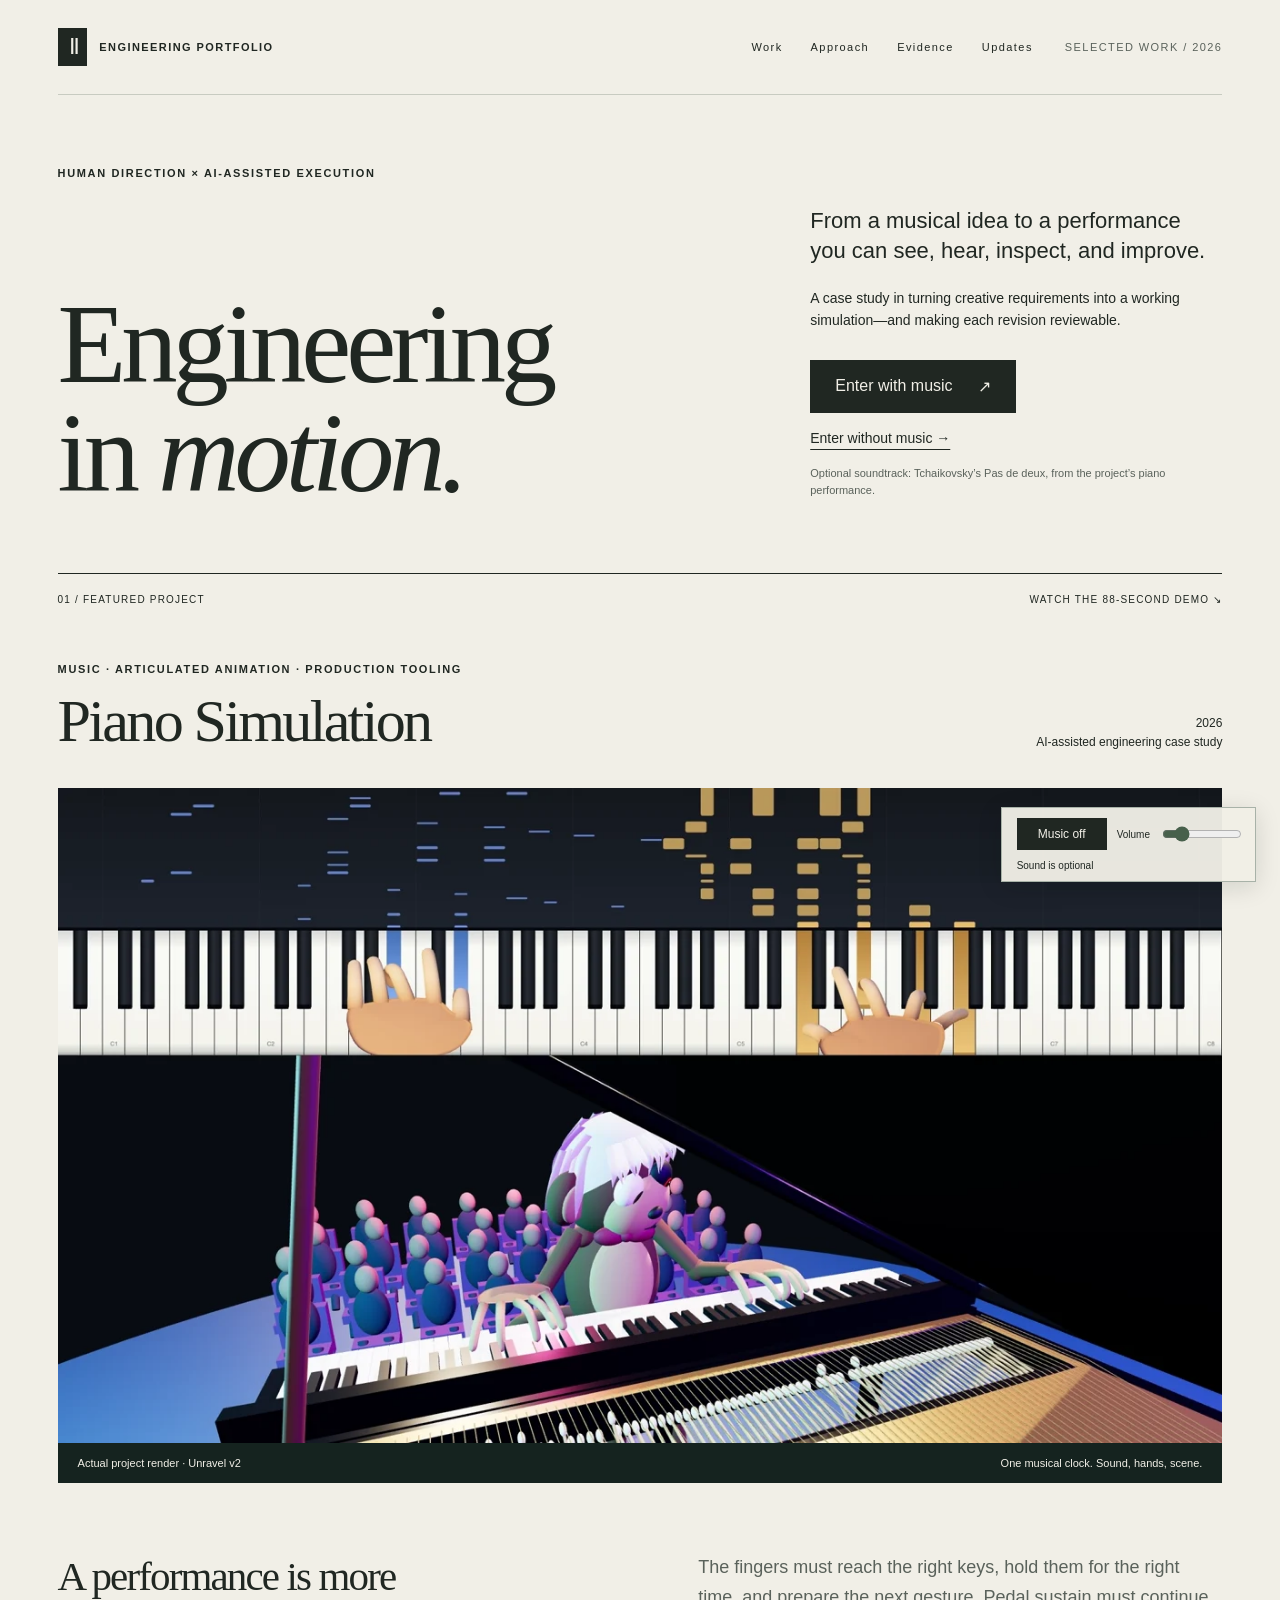
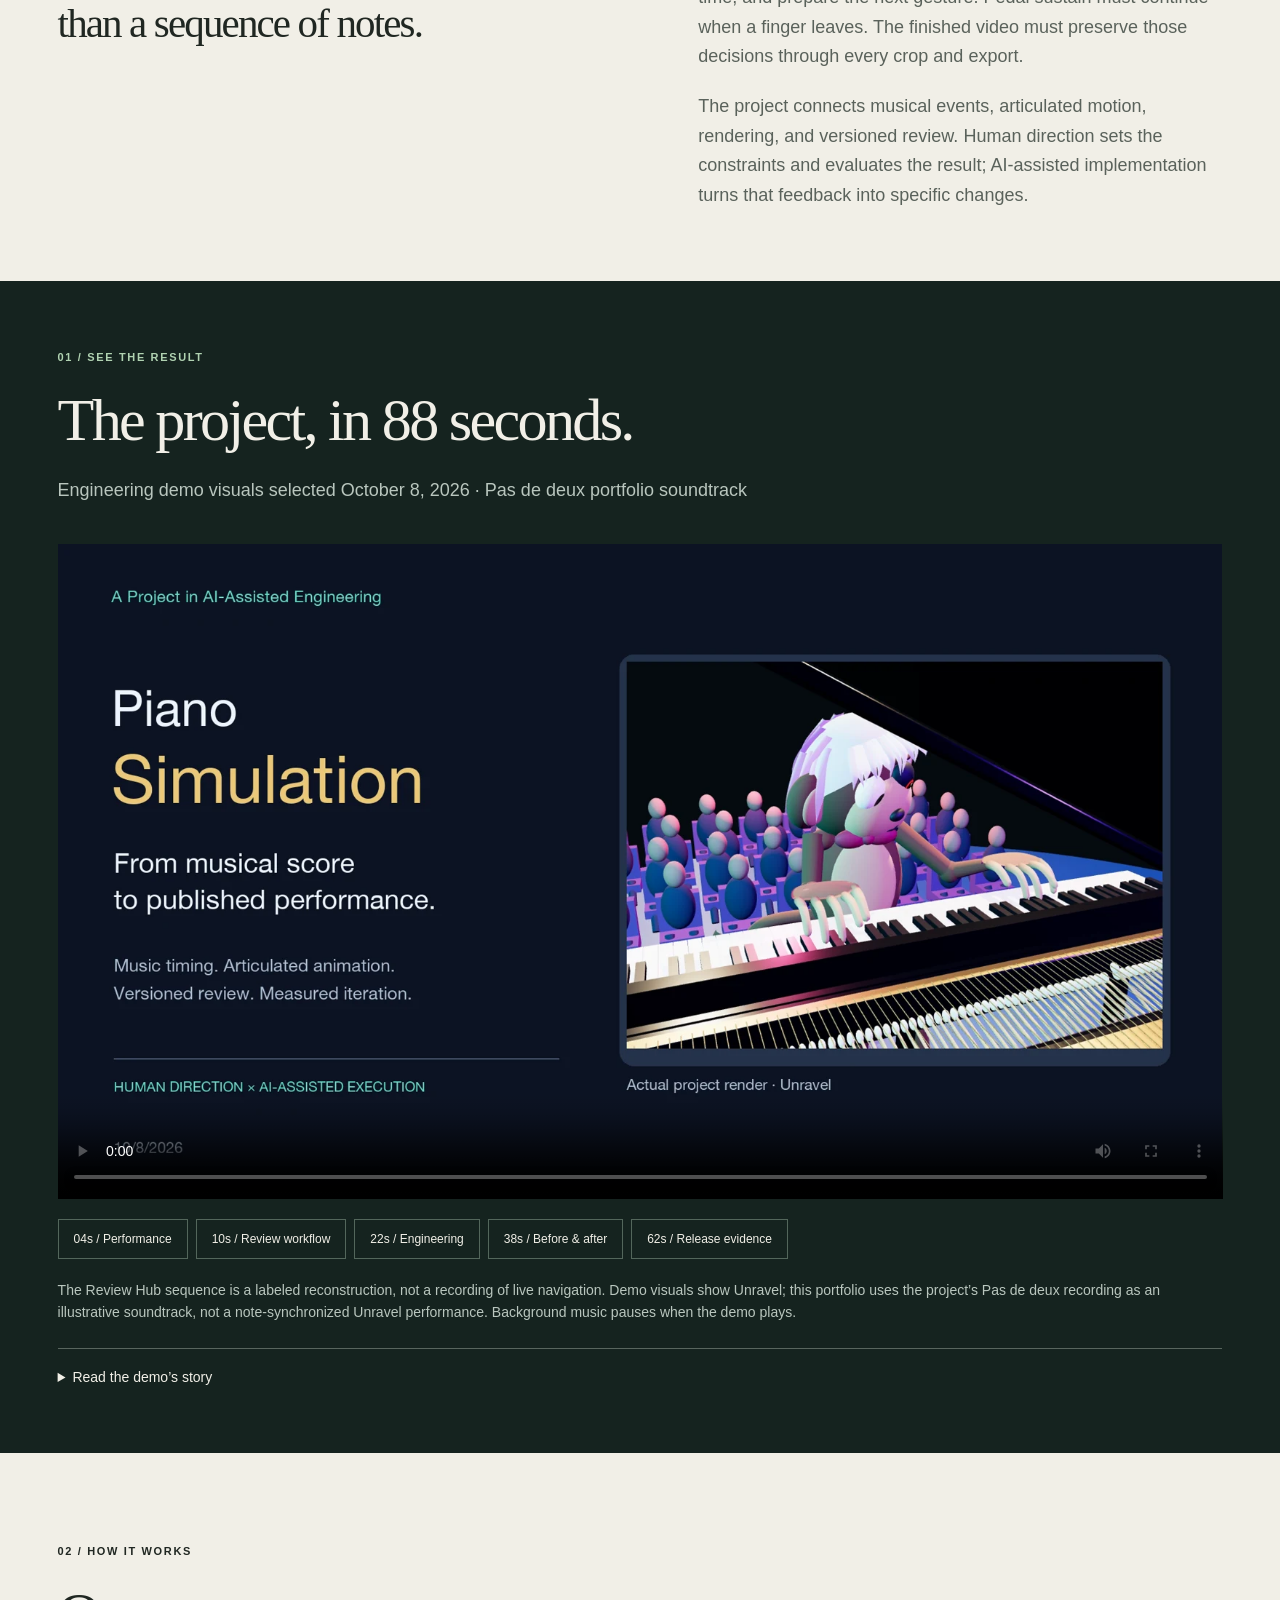
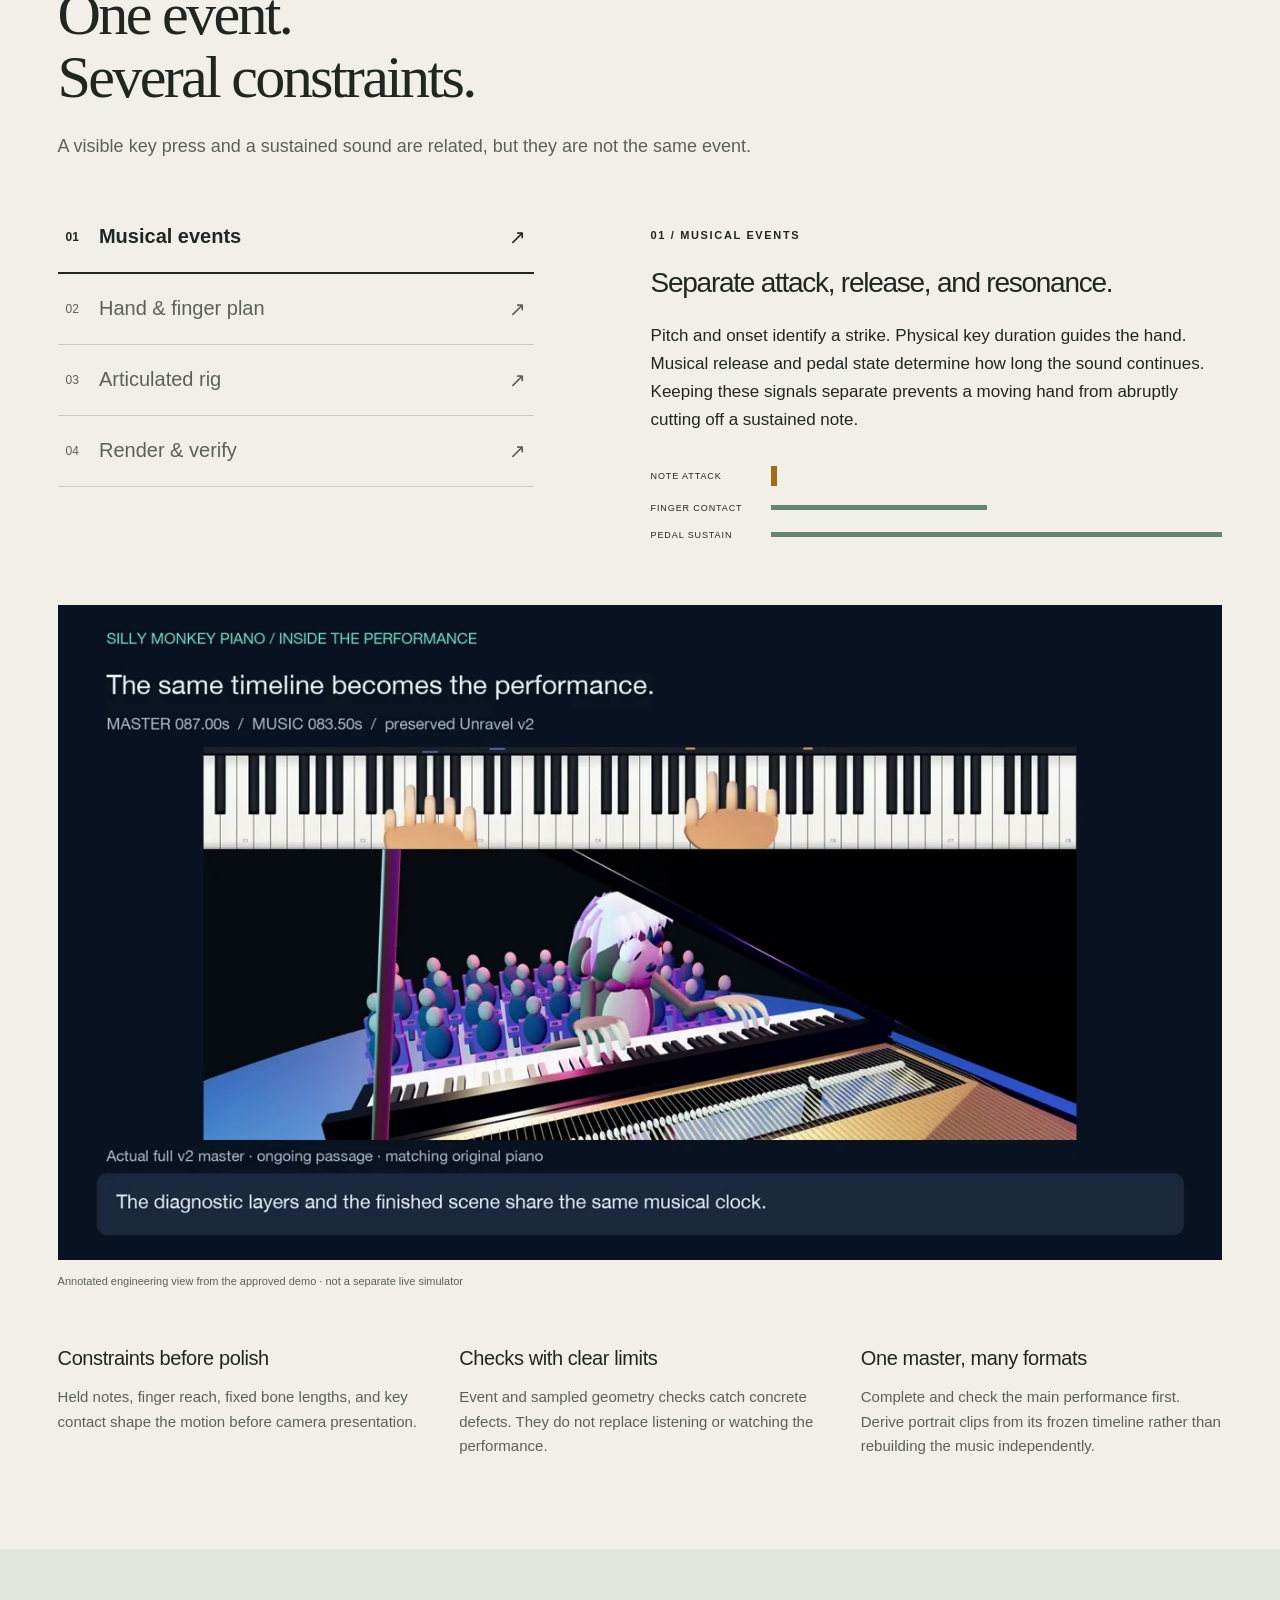
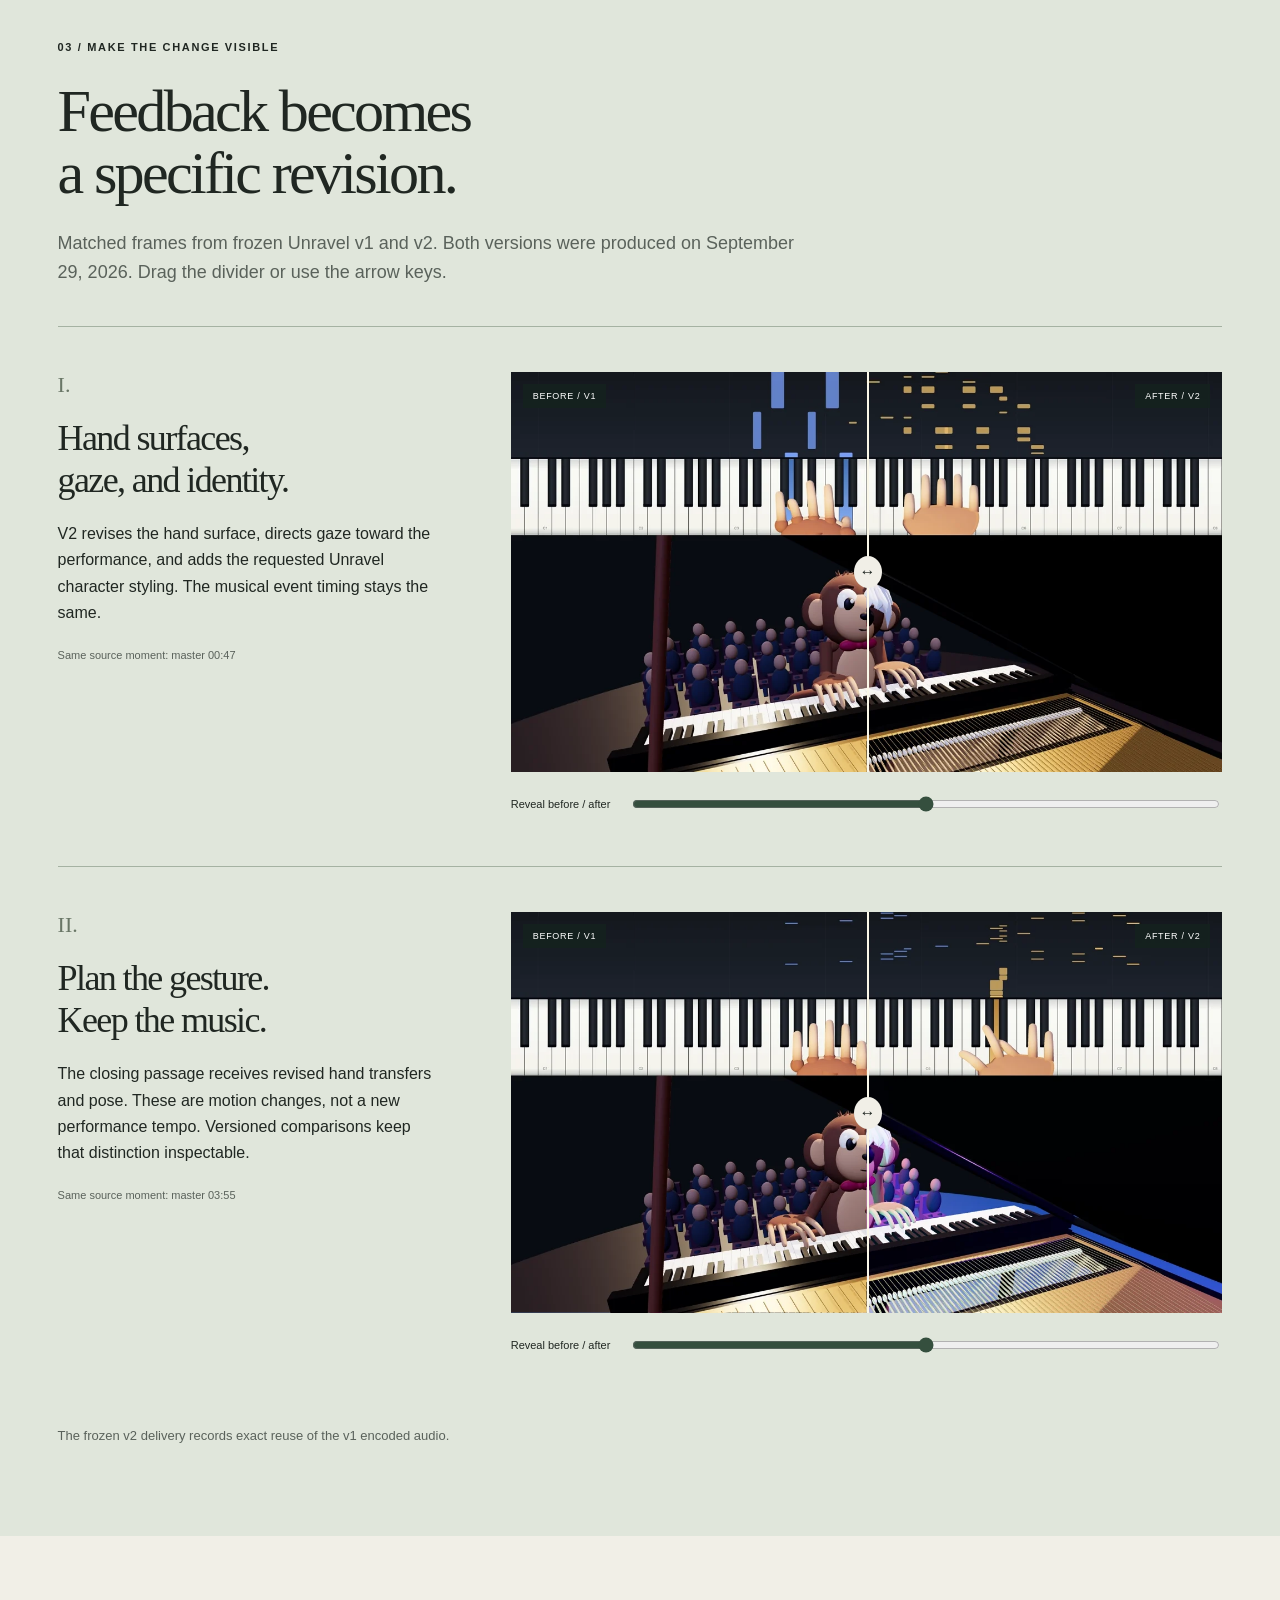
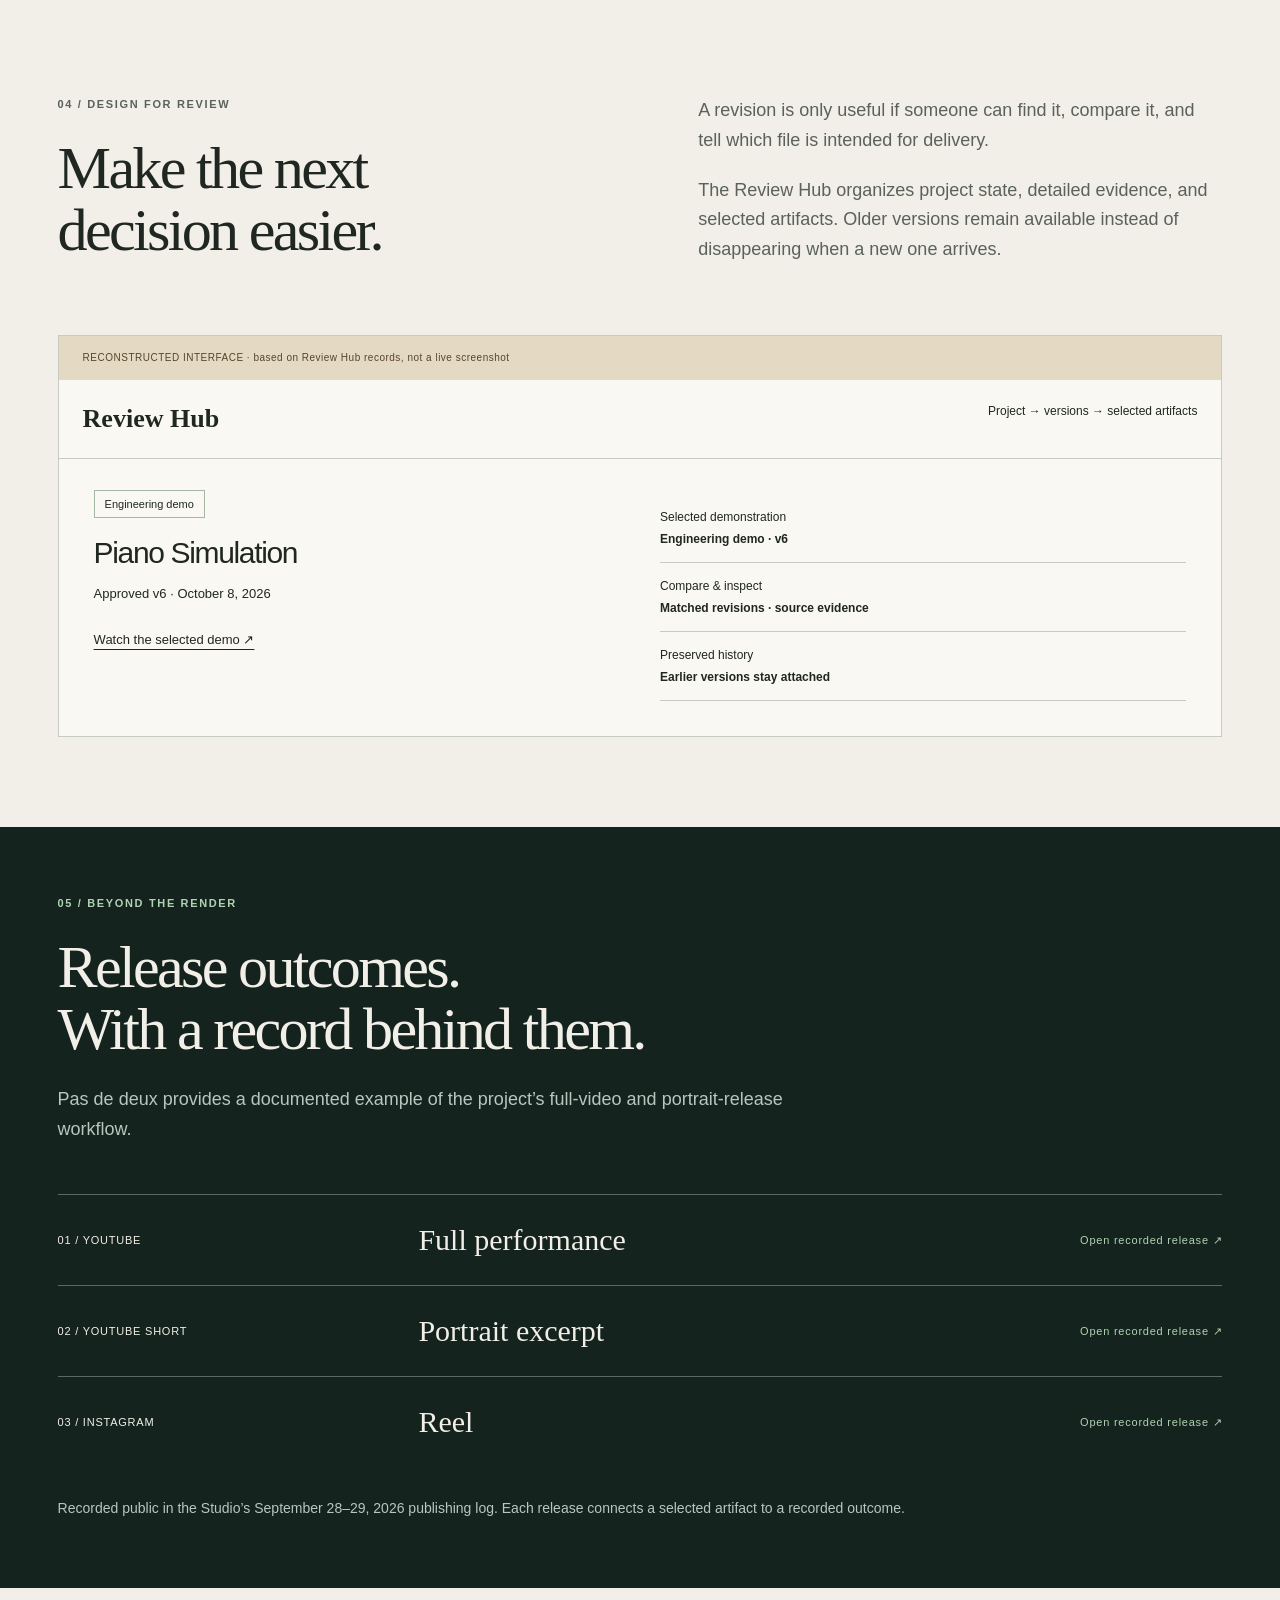
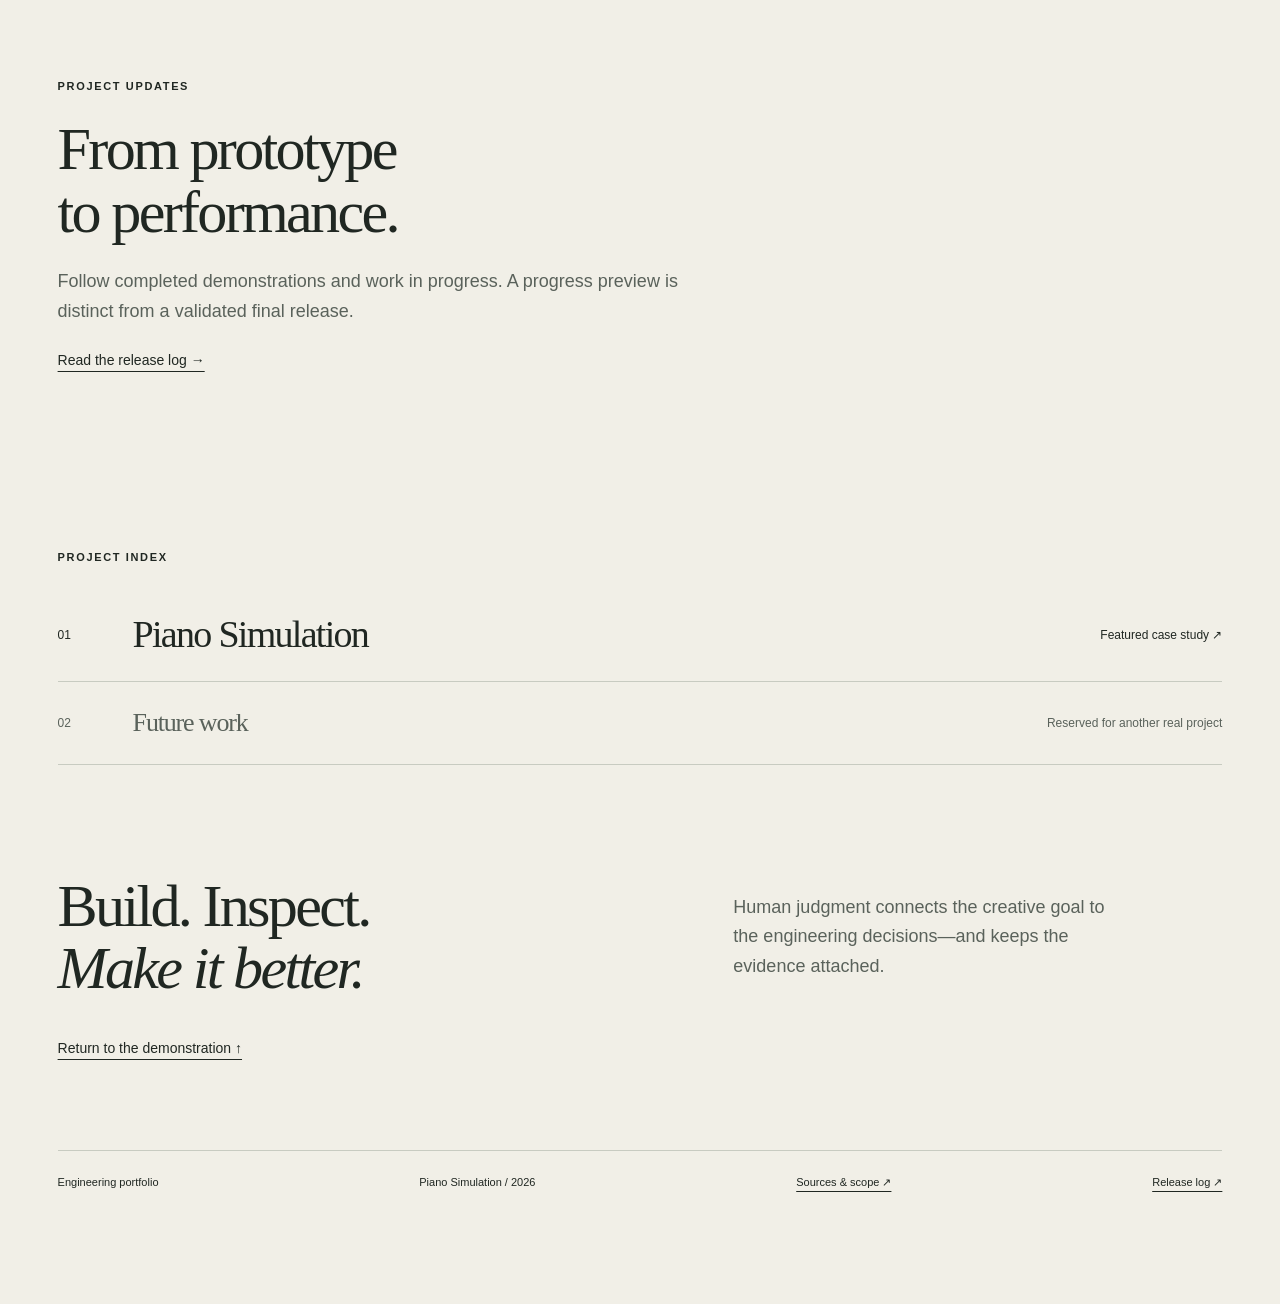
==== index.html @ cd01d36a "Publish Piano Simulation portfolio and verified development log" ====
<!doctype html><html lang="en"><head><meta charset="utf-8"><meta name="viewport" content="width=device-width,initial-scale=1"><meta name="description" content="Piano Simulation: a case study in AI-assisted engineering, articulated animation, musical timing and evidence-led iteration."><meta name="color-scheme" content="light dark"><title>Engineering in motion — Piano Simulation</title><link rel="canonical" href="https://gabegush.github.io/piano-simulation/"><link rel="stylesheet" href="style.css"><script src="app.js" defer></script></head><body>
<a class="skip" href="#work">Skip to the work</a>
<header><a class="wordmark" href="#top" aria-label="Engineering portfolio, back to top"><span class="mark" aria-hidden="true">Ⅱ</span> ENGINEERING PORTFOLIO</a><nav aria-label="Main navigation"><a href="#work">Work</a><a href="#system">Approach</a><a href="#evidence">Evidence</a><a href="release-log.html">Updates</a></nav><span class="edition">SELECTED WORK / 2026</span></header>
<main id="top"><section class="hero wrap" aria-labelledby="hero-title"><p class="eyebrow">Human direction × AI-assisted execution</p><div class="hero-grid"><h1 id="hero-title">Engineering<br>in <em>motion.</em></h1><div class="intro"><p>From a musical idea to a performance you can see, hear, inspect, and improve.</p><p class="small">A case study in turning creative requirements into a working simulation—and making each revision reviewable.</p><div class="entrance"><button class="primary" id="enter-music">Enter with music <span aria-hidden="true">↗</span></button><button class="text-button" id="enter-silent">Enter without music →</button></div><p class="micro">Optional soundtrack: Tchaikovsky’s Pas de deux, from the project’s piano performance.</p></div></div><div class="hero-rule"><span>01 / FEATURED PROJECT</span><a href="#demo">WATCH THE 88-SECOND DEMO ↘</a></div></section>
<section class="feature wrap" id="work" aria-labelledby="project-title"><div class="project-heading"><div><p class="eyebrow">Music · articulated animation · production tooling</p><h2 id="project-title">Piano Simulation</h2></div><p class="project-meta">2026<br>AI-assisted engineering case study</p></div><figure class="hero-frame"><img src="assets/hero.webp" width="1280" height="720" alt="The Unravel piano simulation: performing hands above a character playing a grand piano." fetchpriority="high"><figcaption><span>Actual project render · Unravel v2</span><span>One musical clock. Sound, hands, scene.</span></figcaption></figure><div class="lead-grid"><h3>A performance is more<br>than a sequence of notes.</h3><div><p>The fingers must reach the right keys, hold them for the right time, and prepare the next gesture. Pedal sustain must continue when a finger leaves. The finished video must preserve those decisions through every crop and export.</p><p>The project connects musical events, articulated motion, rendering, and versioned review. Human direction sets the constraints and evaluates the result; AI-assisted implementation turns that feedback into specific changes.</p></div></div></section>
<section class="dark" id="demo"><div class="wrap"><div class="section-heading"><p class="eyebrow">01 / See the result</p><h2>The project, in 88 seconds.</h2><p>Engineering demo visuals selected October 8, 2026 · Pas de deux portfolio soundtrack</p></div><video id="demo-video" controls playsinline preload="metadata" poster="assets/cover.webp" aria-label="Piano Simulation engineering demonstration"><source src="assets/demo.mp4" type="video/mp4"><track kind="captions" src="assets/captions.vtt" srclang="en" label="English"><p><a href="assets/demo.mp4">Open the demonstration video</a>.</p></video><div class="chapters" aria-label="Demo chapters"><button data-time="4">04s / Performance</button><button data-time="10">10s / Review workflow</button><button data-time="22">22s / Engineering</button><button data-time="38">38s / Before & after</button><button data-time="62">62s / Release evidence</button></div><p class="small subdued">The Review Hub sequence is a labeled reconstruction, not a recording of live navigation. Demo visuals show Unravel; this portfolio uses the project’s Pas de deux recording as an illustrative soundtrack, not a note-synchronized Unravel performance. Background music pauses when the demo plays.</p><details><summary>Read the demo’s story</summary><div class="transcript"><p><b>00–22s:</b> The Unravel performance, followed by a reconstructed Review Hub: compare revisions, inspect evidence, and identify selected files.</p><p><b>22–38s:</b> Note attacks, visible releases, and pedal sustain have separate timing. Held notes constrain fingering. Computed targets drive fixed-length joints, with fingertip contact measured against the keyboard.</p><p><b>38–62s:</b> Matched passages show revised hand surfaces, gaze, character styling, room lighting, and closing gestures while preserving the musical timeline.</p><p><b>62–88s:</b> Recorded publishing outcomes and the role of human direction: workflow design, creative constraints, versioned review, and specific revisions.</p></div></details></div></section>
<section class="wrap section" id="system"><div class="section-heading"><p class="eyebrow">02 / How it works</p><h2>One event.<br>Several constraints.</h2><p>A visible key press and a sustained sound are related, but they are not the same event.</p></div><div class="system-grid"><div class="stages" aria-label="Explore the pipeline"><button class="stage active" data-step="0" aria-pressed="true"><span>01</span> Musical events <span aria-hidden="true">↗</span></button><button class="stage" data-step="1" aria-pressed="false"><span>02</span> Hand & finger plan <span aria-hidden="true">↗</span></button><button class="stage" data-step="2" aria-pressed="false"><span>03</span> Articulated rig <span aria-hidden="true">↗</span></button><button class="stage" data-step="3" aria-pressed="false"><span>04</span> Render & verify <span aria-hidden="true">↗</span></button></div><div class="stage-detail" aria-live="polite"><p class="eyebrow" id="step-label">01 / MUSICAL EVENTS</p><h3 id="step-title">Separate attack, release, and resonance.</h3><p id="step-copy">Pitch and onset identify a strike. Physical key duration guides the hand. Musical release and pedal state determine how long the sound continues. Keeping these signals separate prevents a moving hand from abruptly cutting off a sustained note.</p><div class="event-lines" aria-hidden="true"><span>NOTE ATTACK<i></i></span><span>FINGER CONTACT<i></i></span><span>PEDAL SUSTAIN<i></i></span></div></div></div><figure class="engineering"><img src="assets/engineering.webp" width="1280" height="720" alt="Annotated engineering view from the approved demo, relating the diagnostic hand and keyboard layers to the finished performance."><figcaption>Annotated engineering view from the approved demo · not a separate live simulator</figcaption></figure><div class="principles"><article><h3>Constraints before polish</h3><p>Held notes, finger reach, fixed bone lengths, and key contact shape the motion before camera presentation.</p></article><article><h3>Checks with clear limits</h3><p>Event and sampled geometry checks catch concrete defects. They do not replace listening or watching the performance.</p></article><article><h3>One master, many formats</h3><p>Complete and check the main performance first. Derive portrait clips from its frozen timeline rather than rebuilding the music independently.</p></article></div></section>
<section class="iteration" id="iterations"><div class="wrap section"><div class="section-heading"><p class="eyebrow">03 / Make the change visible</p><h2>Feedback becomes<br>a specific revision.</h2><p>Matched frames from frozen Unravel v1 and v2. Both versions were produced on September 29, 2026. Drag the divider or use the arrow keys.</p></div><article class="revision"><div class="revision-copy"><span class="number">I.</span><h3>Hand surfaces,<br>gaze, and identity.</h3><p>V2 revises the hand surface, directs gaze toward the performance, and adds the requested Unravel character styling. The musical event timing stays the same.</p><p class="micro">Same source moment: master 00:47</p></div><figure><div class="comparison" style="--split:50%"><img src="assets/after-hands.webp" width="1280" height="720" alt="Unravel v2 at 47 seconds, with revised hands, directed gaze, silver hair and dark eye styling."><img class="before" src="assets/before-hands.webp" width="1280" height="720" alt="Frozen Unravel v1 at the same 47-second moment."><span class="compare-label left">BEFORE / V1</span><span class="compare-label right">AFTER / V2</span><div class="divider" aria-hidden="true"></div></div><label class="range-label">Reveal before / after<input class="compare-range" type="range" min="0" max="100" value="50" aria-label="Reveal Unravel hand and gaze revisions"></label></figure></article><article class="revision"><div class="revision-copy"><span class="number">II.</span><h3>Plan the gesture.<br>Keep the music.</h3><p>The closing passage receives revised hand transfers and pose. These are motion changes, not a new performance tempo. Versioned comparisons keep that distinction inspectable.</p><p class="micro">Same source moment: master 03:55</p></div><figure><div class="comparison" style="--split:50%"><img src="assets/after-ending.webp" width="1280" height="720" alt="Revised Unravel v2 closing hand gesture at 235 seconds."><img class="before" src="assets/before-ending.webp" width="1280" height="720" alt="Original Unravel v1 closing gesture at the same 235-second moment."><span class="compare-label left">BEFORE / V1</span><span class="compare-label right">AFTER / V2</span><div class="divider" aria-hidden="true"></div></div><label class="range-label">Reveal before / after<input class="compare-range" type="range" min="0" max="100" value="50" aria-label="Reveal closing hand gesture revision"></label></figure></article><p class="footnote">The frozen v2 delivery records exact reuse of the v1 encoded audio.</p></div></section>
<section class="wrap section" id="review"><div class="lead-grid"><div><p class="eyebrow">04 / Design for review</p><h2>Make the next<br>decision easier.</h2></div><div><p>A revision is only useful if someone can find it, compare it, and tell which file is intended for delivery.</p><p>The Review Hub organizes project state, detailed evidence, and selected artifacts. Older versions remain available instead of disappearing when a new one arrives.</p></div></div><div class="hub-demo"><p class="reconstruction">RECONSTRUCTED INTERFACE · based on Review Hub records, not a live screenshot</p><div class="hub-top"><strong>Review Hub</strong><span>Project → versions → selected artifacts</span></div><div class="hub-body"><div class="hub-project"><span class="pill">Engineering demo</span><h3>Piano Simulation</h3><p>Approved v6 · October 8, 2026</p><a href="#demo">Watch the selected demo ↗</a></div><div class="hub-files"><div><span>Selected demonstration</span><strong>Engineering demo · v6</strong></div><div><span>Compare & inspect</span><strong>Matched revisions · source evidence</strong></div><div><span>Preserved history</span><strong>Earlier versions stay attached</strong></div></div></div></div></section>
<section class="dark" id="evidence"><div class="wrap section"><div class="section-heading"><p class="eyebrow">05 / Beyond the render</p><h2>Release outcomes.<br>With a record behind them.</h2><p>Pas de deux provides a documented example of the project’s full-video and portrait-release workflow.</p></div><div class="release-list"><a href="https://www.youtube.com/watch?v=HDk-hF4u3xo" target="_blank" rel="noopener noreferrer"><span>01 / YOUTUBE</span><strong>Full performance</strong><span>Open recorded release ↗</span></a><a href="https://www.youtube.com/shorts/YMQtBszqTaQ" target="_blank" rel="noopener noreferrer"><span>02 / YOUTUBE SHORT</span><strong>Portrait excerpt</strong><span>Open recorded release ↗</span></a><a href="https://www.instagram.com/reel/Dd1wo4ot9Gn/" target="_blank" rel="noopener noreferrer"><span>03 / INSTAGRAM</span><strong>Reel</strong><span>Open recorded release ↗</span></a></div><p class="small subdued">Recorded public in the Studio’s September 28–29, 2026 publishing log. Each release connects a selected artifact to a recorded outcome.</p></div></section>
<section class="wrap section" id="updates"><p class="eyebrow">Project updates</p><h2>From prototype<br>to performance.</h2><p class="update-intro">Follow completed demonstrations and work in progress. A progress preview is distinct from a validated final release.</p><a class="text-button" href="release-log.html">Read the release log →</a></section>
<section class="wrap section" id="index"><p class="eyebrow">Project index</p><a class="index-row" href="#work"><span>01</span><h2>Piano Simulation</h2><span>Featured case study ↗</span></a><div class="index-row future"><span>02</span><h3>Future work</h3><span>Reserved for another real project</span></div><div class="closing"><h2>Build. Inspect.<br><em>Make it better.</em></h2><p>Human judgment connects the creative goal to the engineering decisions—and keeps the evidence attached.</p><a class="text-button" href="#demo">Return to the demonstration ↑</a></div></section></main>
<footer class="wrap"><span>Engineering portfolio</span><span>Piano Simulation / 2026</span><a href="evidence.html">Sources & scope ↗</a><a href="release-log.html">Release log ↗</a></footer>
<div class="sound-control" role="group" aria-label="Background music controls"><button id="music-toggle" type="button" aria-pressed="false" aria-label="Turn background music on">Music off</button><label for="music-volume">Volume</label><input id="music-volume" type="range" min="0" max="1" step="0.01" value="0.18"><span id="sound-status" role="status" aria-live="polite">Sound is optional</span></div><audio id="background-music" loop preload="none" src="assets/performance.m4a"></audio><noscript><p class="wrap">The demo and all case-study content work without JavaScript. Music and comparison controls require JavaScript.</p></noscript></body></html>
---- style.css ----
:root{--paper:#f1efe7;--ink:#202722;--muted:#5a625b;--line:#c8cbc1;--accent:#b0d2b1;--dark:#15231f;--gold:#f0d69d;font-family:Arial,Helvetica,sans-serif;color:var(--ink);background:var(--paper);font-synthesis:none}*{box-sizing:border-box}html{scroll-behavior:smooth;scroll-padding-top:30px}body{margin:0}a{color:inherit;text-underline-offset:5px}button,input{font:inherit}button,a,input{touch-action:manipulation}button{cursor:pointer}button:focus-visible,a:focus-visible,input:focus-visible,summary:focus-visible,video:focus-visible{outline:3px solid #a36b16;outline-offset:5px}button{border-radius:0}img{display:block;max-width:100%;height:auto}figure{margin:0}h1,h2,h3,p{margin:0}h1,h2,h3{font-weight:400;letter-spacing:-.045em}h1,h2,.closing h2{font-family:Georgia,'Times New Roman',serif}h1{font-size:clamp(68px,8.8vw,132px);line-height:.97}h2{font-size:clamp(38px,4.7vw,66px);line-height:1.04}h3{font-size:28px;line-height:1.15}p{font-size:18px;line-height:1.65}p+p{margin-top:20px}em{font-weight:400}header{display:flex;align-items:center;gap:32px;margin:0 4.5%;padding:28px 0;border-bottom:1px solid var(--line);font-size:11px;letter-spacing:.13em}header a{text-decoration:none}header nav{display:flex;gap:28px;margin-left:auto}.wordmark{display:flex;align-items:center;gap:12px;font-weight:bold}.mark{background:var(--ink);color:var(--paper);padding:6px 11px;font-size:22px;letter-spacing:-.15em}.edition{color:var(--muted)}.wrap{width:min(1280px,91%);margin-inline:auto}.hero{padding:70px 0 0}.eyebrow{font:11px/1.5 Arial,sans-serif;letter-spacing:.15em;text-transform:uppercase;font-weight:700;margin-bottom:24px}.hero-grid{display:grid;grid-template-columns:1.6fr 1fr;gap:8%;align-items:end}.intro{max-width:400px;padding-bottom:8px}.intro>p:first-child{font-size:22px;line-height:1.4}.small{font-size:14px;line-height:1.6}.micro{font-size:11px;line-height:1.6;color:var(--muted)}.entrance{display:flex;align-items:flex-start;gap:17px;flex-direction:column;margin:28px 0 15px}.primary{background:var(--ink);color:var(--paper);border:1px solid var(--ink);padding:16px 24px;display:flex;gap:25px;align-items:center}.primary:hover{background:#3f5146}.text-button{border:0;padding:0 0 4px;background:none;color:inherit;font-size:14px;text-decoration:underline;text-underline-offset:6px}.hero-rule{margin-top:65px;padding:20px 0;border-top:1px solid var(--ink);display:flex;justify-content:space-between;font-size:10px;letter-spacing:.12em}.hero-rule a{text-decoration:none}.project-heading{display:flex;justify-content:space-between;gap:20px;align-items:end;margin:36px 0}.project-heading .eyebrow{margin-bottom:12px}.project-meta{text-align:right;font-size:12px;line-height:1.6}.hero-frame{background:var(--dark);color:var(--paper)}.hero-frame img{width:100%}.hero-frame figcaption{display:flex;justify-content:space-between;padding:14px 20px;font-size:11px}.lead-grid{display:grid;grid-template-columns:1fr 1fr;gap:10%;padding:70px 0}.lead-grid h3{font-family:Georgia,serif;font-size:clamp(30px,3.2vw,44px)}.lead-grid p{color:var(--muted)}.dark{background:var(--dark);color:var(--paper);padding:68px 0}.dark .section{padding:0}.dark .eyebrow{color:var(--accent)}.section{padding:90px 0}.section-heading{max-width:760px;margin-bottom:38px}.section-heading>p:last-child{margin-top:24px;color:var(--muted)}.dark .section-heading>p:last-child{color:#b9c6be}.dark video{width:100%;display:block;aspect-ratio:16/9;background:#0b1210}.chapters{display:flex;flex-wrap:wrap;gap:8px;padding:20px 0}.chapters button{background:none;border:1px solid #53665b;color:var(--paper);padding:12px 15px;font-size:12px}.chapters button:hover{background:#31473b}.subdued{color:#b9c6be}details{margin-top:24px;border-top:1px solid #58655e;padding-top:20px}summary{cursor:pointer;font-size:14px}.transcript{max-width:820px;margin-top:20px}.transcript p{font-size:15px}.system-grid{display:grid;grid-template-columns:1fr 1.2fr;gap:10%;margin:40px 0}.stage{width:100%;display:flex;align-items:center;gap:20px;padding:23px 8px;border:0;border-bottom:1px solid var(--line);background:transparent;text-align:left;color:var(--muted);font-size:20px}.stage span:first-child{font-size:12px}.stage span:last-child{margin-left:auto}.stage.active{color:var(--ink);border-bottom:2px solid var(--ink);font-weight:bold}.stage-detail{padding:25px 0}.stage-detail h3{margin-bottom:22px}.stage-detail p:not(.eyebrow){font-size:17px}.event-lines{margin-top:32px;display:grid;gap:17px}.event-lines span{font-size:9px;letter-spacing:.1em;display:grid;grid-template-columns:120px 1fr;align-items:center}.event-lines i{display:block;background:#668571;height:5px}.event-lines span:first-child i{width:6px;height:20px;background:#a36b16}.event-lines span:nth-child(2) i{width:48%}.engineering{margin-top:40px}.engineering img{width:100%}.engineering figcaption{font-size:11px;padding:15px 0;color:var(--muted)}.principles{display:grid;grid-template-columns:repeat(3,1fr);gap:40px;margin-top:45px}.principles h3{font-size:20px;letter-spacing:-.02em;margin-bottom:15px}.principles p{font-size:15px;color:var(--muted)}.iteration{background:#e0e6db}.revision{display:grid;grid-template-columns:.7fr 1.3fr;gap:6%;padding:45px 0;border-top:1px solid #a5b2a2}.revision-copy h3{font-family:Georgia,serif;font-size:36px;margin:20px 0}.revision-copy p{font-size:16px}.revision-copy .micro{font-size:11px}.number{font-family:Georgia,serif;font-size:22px;color:#697666}.comparison{position:relative;overflow:hidden;aspect-ratio:16/9;background:#132019}.comparison>img{position:absolute;inset:0;width:100%;height:100%;object-fit:cover}.comparison .before{clip-path:inset(0 calc(100% - var(--split)) 0 0)}.divider{position:absolute;left:var(--split);top:0;bottom:0;width:2px;background:#faf7e8;pointer-events:none}.divider:after{content:'↔';position:absolute;top:50%;left:50%;transform:translate(-50%,-50%);background:var(--paper);color:var(--ink);padding:7px 6px;border-radius:50%;font-size:16px}.compare-label{position:absolute;top:12px;padding:7px 10px;background:#14211ee8;color:white;font-size:9px;letter-spacing:.08em}.compare-label.left{left:12px}.compare-label.right{right:12px}.range-label{display:flex;align-items:center;gap:20px;font-size:11px;margin-top:15px}.range-label input{flex:1;min-width:80px;accent-color:#354f3e;height:30px}.footnote{font-size:13px;max-width:760px;margin-top:18px;color:var(--muted)}.hub-demo{border:1px solid var(--line);background:#f9f8f2}.reconstruction{padding:14px 24px;background:#e4d9c2;color:#56452b;font-size:10px;letter-spacing:.05em}.hub-top{padding:24px;display:flex;justify-content:space-between;border-bottom:1px solid var(--line);font-size:12px}.hub-top strong{font-family:Georgia,serif;font-size:26px}.hub-body{display:grid;grid-template-columns:1fr 1fr;padding:35px;gap:40px}.hub-project h3{margin:24px 0 12px;font-size:30px}.hub-project p,.hub-project a{font-size:13px}.hub-project a{display:inline-block;margin-top:28px}.pill{border:1px solid #a4b6a4;padding:7px 10px;font-size:11px}.hub-files>div{padding:16px 0;border-bottom:1px solid var(--line)}.hub-files span,.hub-files strong{display:block;font-size:12px}.hub-files strong{margin-top:8px}.hub-demo+.small{margin-top:20px;color:var(--muted)}.release-list{margin:50px 0 30px}.release-list>a{display:grid;grid-template-columns:1fr 1.3fr 1fr;gap:20px;align-items:center;text-decoration:none;border-top:1px solid #5b6a60;padding:28px 0}.release-list>a:hover strong{text-decoration:underline}.release-list span{font-size:11px;letter-spacing:.07em}.release-list span:last-child{text-align:right;color:var(--accent)}.release-list strong{font:30px Georgia,serif}.status-note{margin-top:40px;padding:25px 0 0;border-top:1px solid #5b6a60;max-width:760px}.status-note p{font-size:15px;color:#bdc8c1}.index-row{display:grid;grid-template-columns:50px 1fr auto;gap:25px;align-items:center;padding:26px 0;border-bottom:1px solid var(--line);text-decoration:none}.index-row h2{font-size:38px}.index-row>span{font-size:12px}.future{color:var(--muted)}.future h3{font:26px Georgia,serif}.closing{padding:110px 0 0;display:grid;grid-template-columns:1.3fr 1fr;gap:40px;align-items:center}.closing p{max-width:390px;color:var(--muted)}.closing a{justify-self:start}footer{display:flex;justify-content:space-between;border-top:1px solid var(--line);padding:25px 0 115px;font-size:11px}.sound-control{position:fixed;right:24px;bottom:18px;z-index:10;background:#f1efe7f5;color:var(--ink);border:1px solid #a8b2a8;box-shadow:0 5px 25px #0a160d22;display:grid;grid-template-columns:auto auto 80px;align-items:center;gap:10px;padding:10px 15px;font-size:10px;max-width:calc(100vw - 30px)}.sound-control button{background:var(--ink);color:var(--paper);padding:9px 12px;border:0;min-width:90px;font-size:12px}.sound-control input{width:80px;accent-color:#47604b}.sound-control [role=status]{grid-column:1/-1;font-size:10px;max-width:280px}.skip{position:fixed;top:-100px;left:20px;z-index:30;padding:15px;background:var(--gold);color:#222}.skip:focus{top:12px}.evidence-page{max-width:800px;padding-top:60px;padding-bottom:80px}.evidence-page h1{font-size:64px}.evidence-page h2{font-size:32px;margin:40px 0 15px}.evidence-page li{line-height:1.7;margin:12px 0}.evidence-page p{font-size:17px}
@media(max-width:850px){.edition{display:none}.hero{padding-top:50px}.hero-grid{grid-template-columns:1fr;gap:35px}.intro{max-width:600px}.entrance{flex-direction:row;align-items:center;flex-wrap:wrap}.hero-rule{margin-top:40px}.project-meta{max-width:140px}.lead-grid{gap:35px;padding:50px 0}.system-grid{gap:35px}.revision{grid-template-columns:1fr;gap:28px}.revision-copy h3 br{display:none}.revision-copy p{max-width:650px}.revision-copy .number{float:right}.principles{gap:25px}.closing{gap:25px}.release-list strong{font-size:25px}}
@media(max-width:580px){header{padding:20px 0;gap:12px}.wordmark{font-size:9px;letter-spacing:.06em}.mark{font-size:18px;padding:4px 8px}header nav{gap:12px;font-size:10px;letter-spacing:0}.hero{padding-top:38px}h1{font-size:70px}h2{font-size:40px}.hero-grid{gap:30px}.intro>p:first-child{font-size:20px}.hero-rule{font-size:8px;letter-spacing:.05em;gap:20px}.project-heading{display:block}.project-meta{text-align:left;max-width:none;margin-top:18px}.project-heading h2{font-size:43px}.hero-frame figcaption{display:block;font-size:10px;padding:12px}.hero-frame figcaption span{display:block;margin:4px 0}.lead-grid,.system-grid,.hub-body,.closing{grid-template-columns:1fr;gap:25px}.lead-grid h3 br{display:none}.lead-grid p{font-size:16px}.section{padding:60px 0}.dark{padding:50px 0}.section-heading p{font-size:16px}.chapters{gap:6px}.chapters button{font-size:10px;padding:11px 8px}.stage{padding:17px 0;font-size:18px}.system-grid{margin-top:20px}.stage-detail{padding:15px 0}.principles{grid-template-columns:1fr;gap:27px}.principles article{border-top:1px solid var(--line);padding-top:20px}.revision{padding:30px 0}.revision-copy h3{font-size:31px}.compare-label{font-size:8px;padding:5px;top:8px}.compare-label.left{left:8px}.compare-label.right{right:8px}.range-label{gap:10px;font-size:10px}.hub-top{padding:20px;align-items:center;gap:25px}.hub-top span{font-size:10px}.hub-body{padding:22px}.reconstruction{padding:15px;font-size:9px}.release-list>a{grid-template-columns:1fr auto;gap:12px}.release-list>a>span:first-child{grid-column:1/-1}.release-list strong{font-size:27px}.release-list span:last-child{font-size:9px;letter-spacing:0}.index-row{grid-template-columns:25px 1fr;gap:14px}.index-row>span:last-child{grid-column:2}.index-row h2{font-size:31px}.closing{padding-top:65px}.closing h2{font-size:45px}footer{flex-wrap:wrap;gap:20px;padding-bottom:140px}.sound-control{right:15px;bottom:12px}.evidence-page h1{font-size:50px}}
@media(prefers-reduced-motion:reduce){html{scroll-behavior:auto}*,*:before,*:after{animation:none!important;transition:none!important}}
@media(max-width:580px){h1{font-size:clamp(54px,17.5vw,70px)}.release-list>a{grid-template-columns:minmax(0,1fr) auto}.release-list strong{font-size:clamp(22px,6.7vw,27px)}.hero-grid>*,.system-grid>*,.lead-grid>*{min-width:0}}
.comparison{touch-action:pan-y;cursor:ew-resize}

/* Static release log */
.update-intro{max-width:650px;margin:24px 0;color:var(--muted)}.log-heading{max-width:850px;padding:65px 0 35px}.log-heading h1{font-size:clamp(50px,8vw,90px)}.log-heading p{max-width:640px;margin-top:25px}.log-entry{display:grid;grid-template-columns:190px minmax(0,1fr);gap:40px;border-top:1px solid var(--line);padding:38px 0}.log-meta time{display:block;font-size:13px;margin-bottom:16px}.log-status{display:inline-block;font-size:10px;letter-spacing:.07em;padding:7px 10px;background:#e4d9c2;color:#56452b}.log-entry h2{font-size:clamp(28px,4vw,43px);margin-bottom:20px}.log-entry p{max-width:740px;color:var(--muted)}.log-links{list-style:none;display:flex;flex-wrap:wrap;gap:25px;margin:24px 0 0;padding:0}.log-links a{font-size:14px}.log-preview{margin:35px 0 15px;max-width:960px}.log-preview img{width:100%;height:auto}.log-preview figcaption{font-size:12px;color:var(--muted);margin-top:12px}.log-note{max-width:740px;padding:35px 0 60px;font-size:14px;color:var(--muted)}@media(max-width:580px){header nav{flex-wrap:wrap;justify-content:flex-end}.log-entry{grid-template-columns:1fr;gap:18px;padding:28px 0}.log-meta{display:flex;align-items:center;gap:18px;flex-wrap:wrap}.log-meta time{margin:0}.log-heading{padding-top:40px}.log-links{gap:16px}}
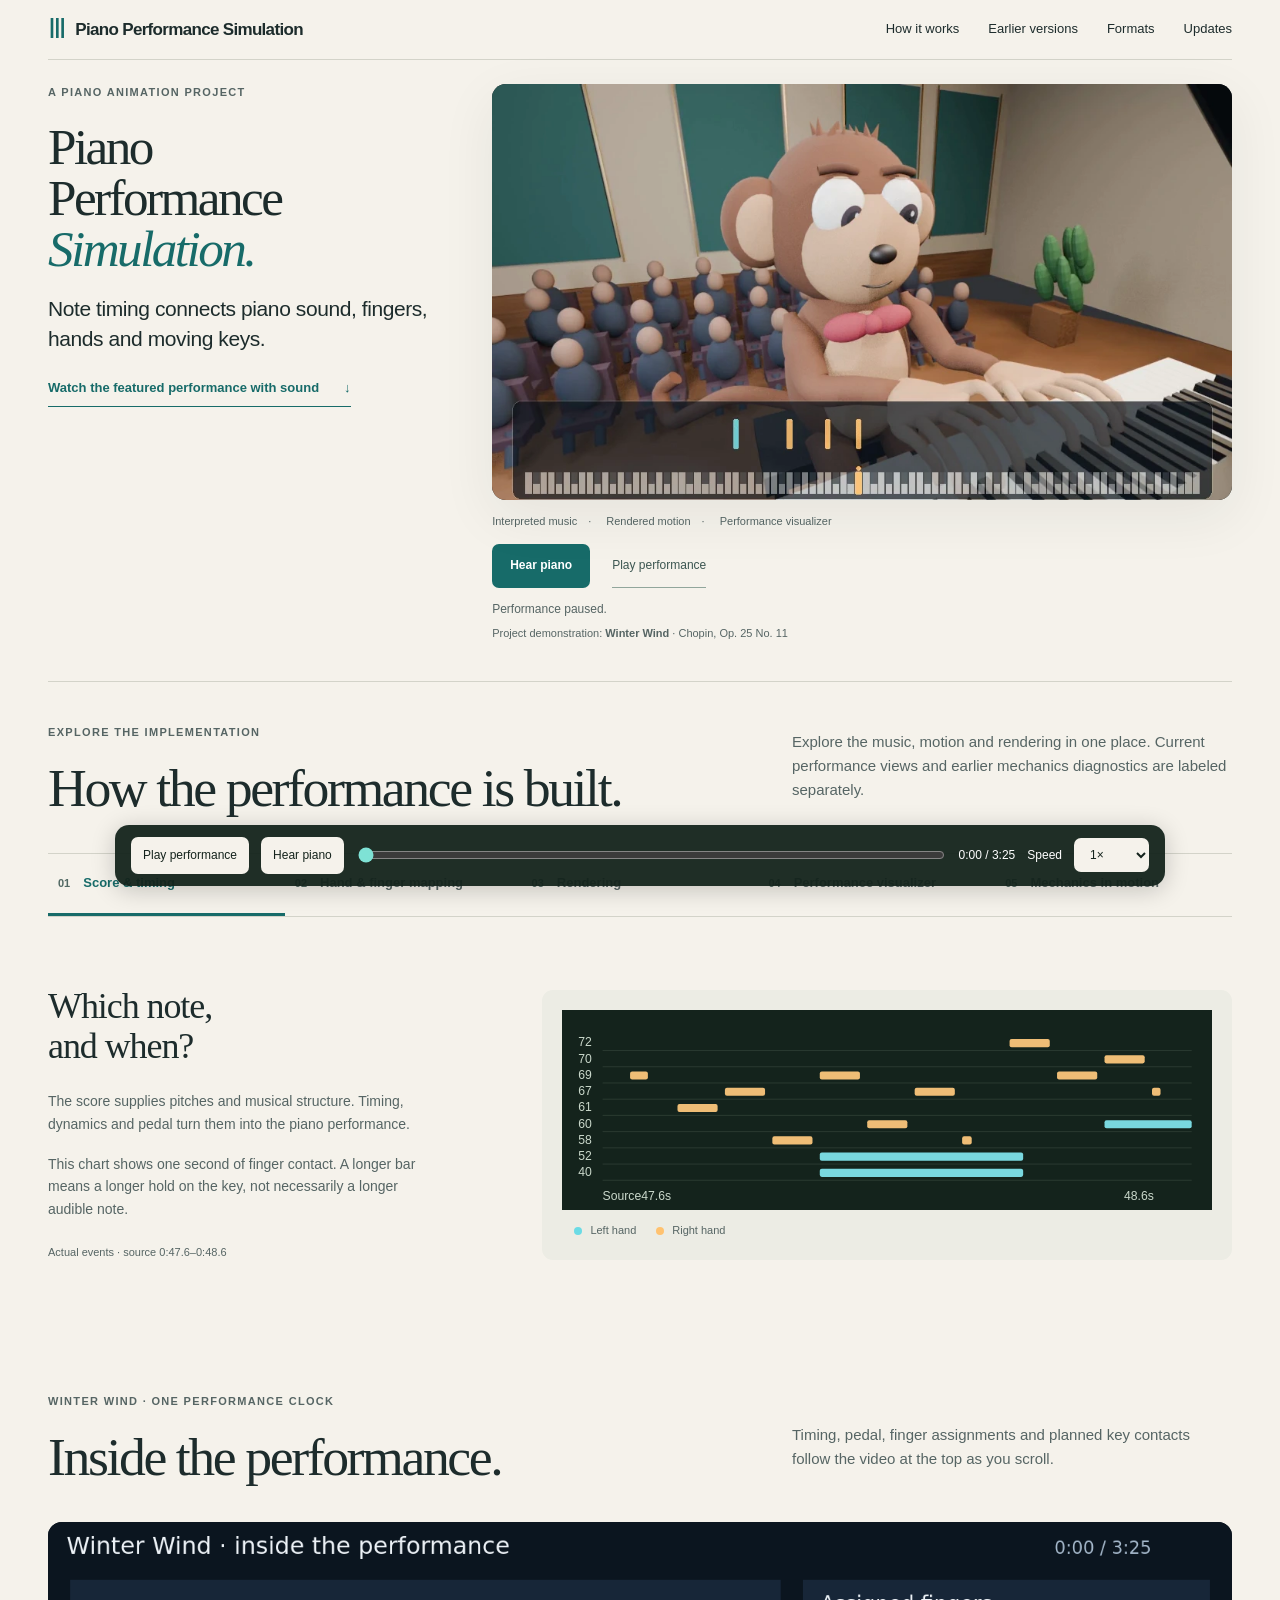
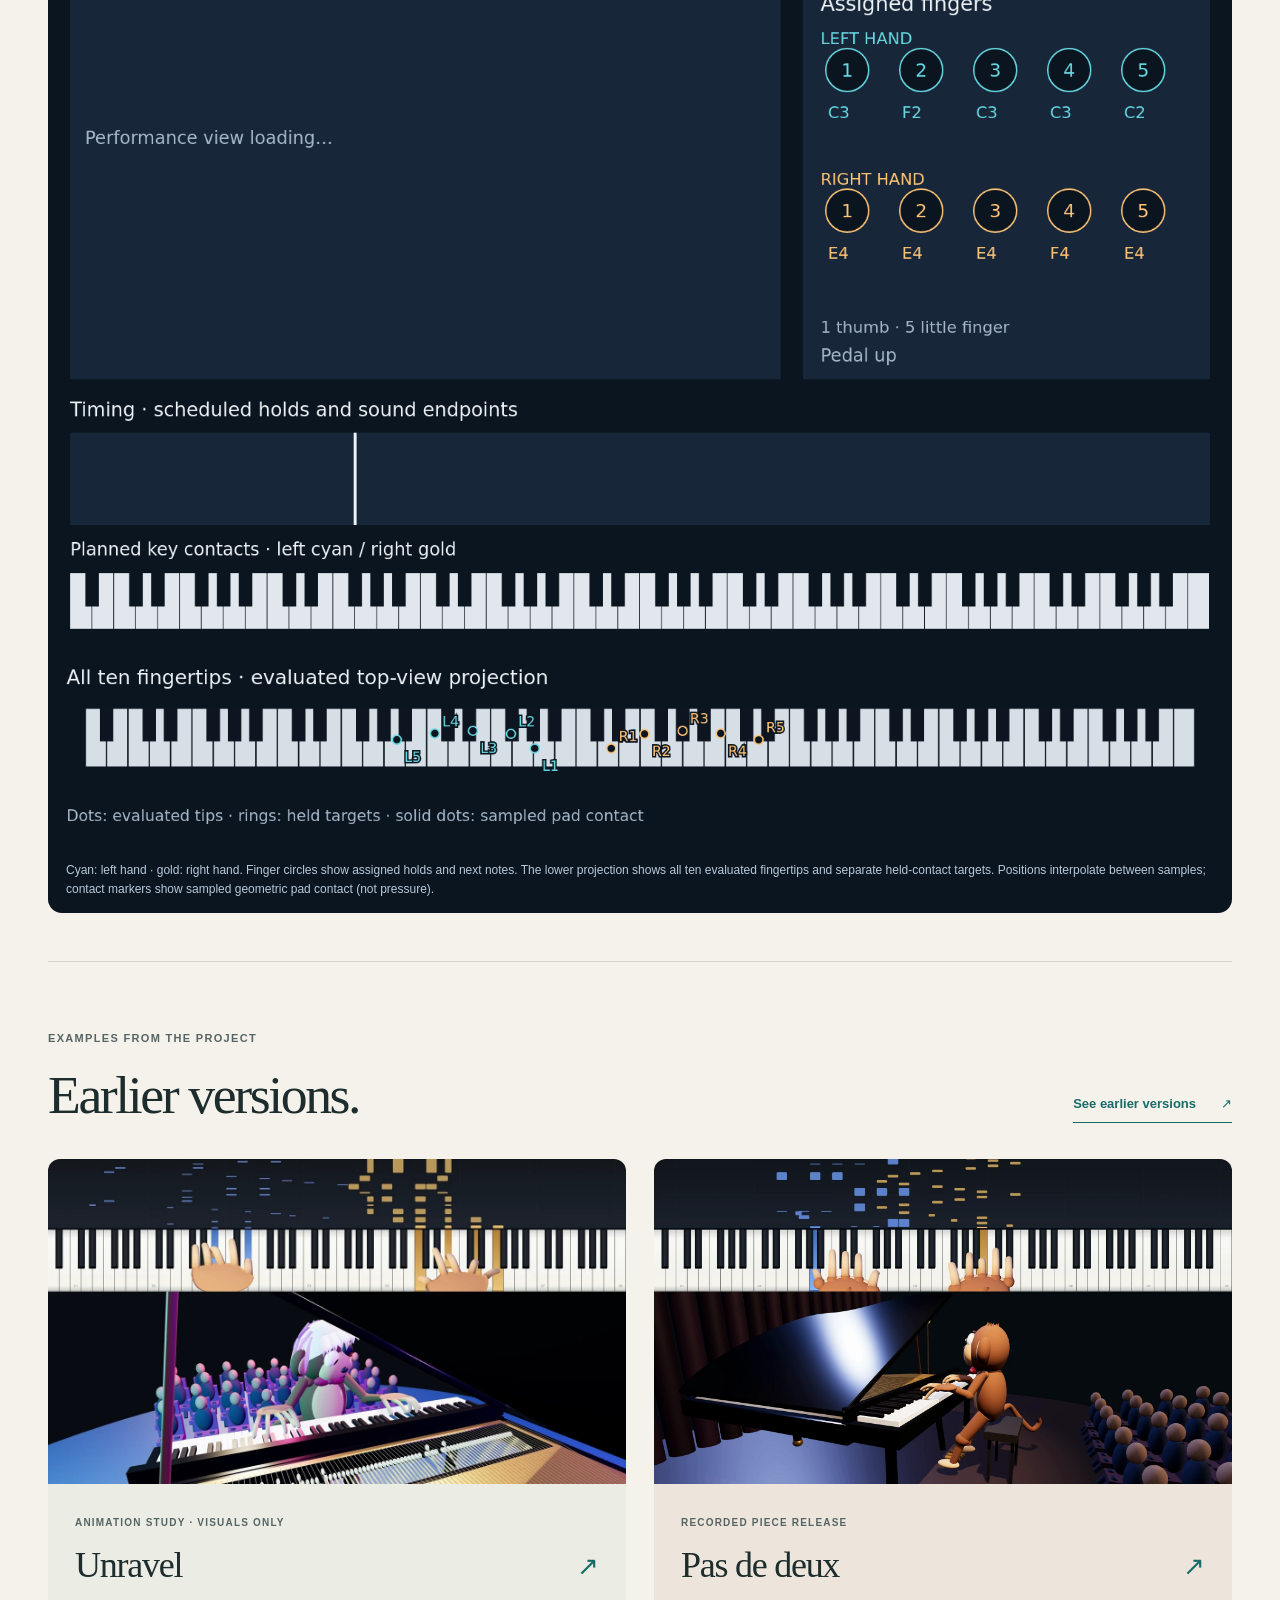
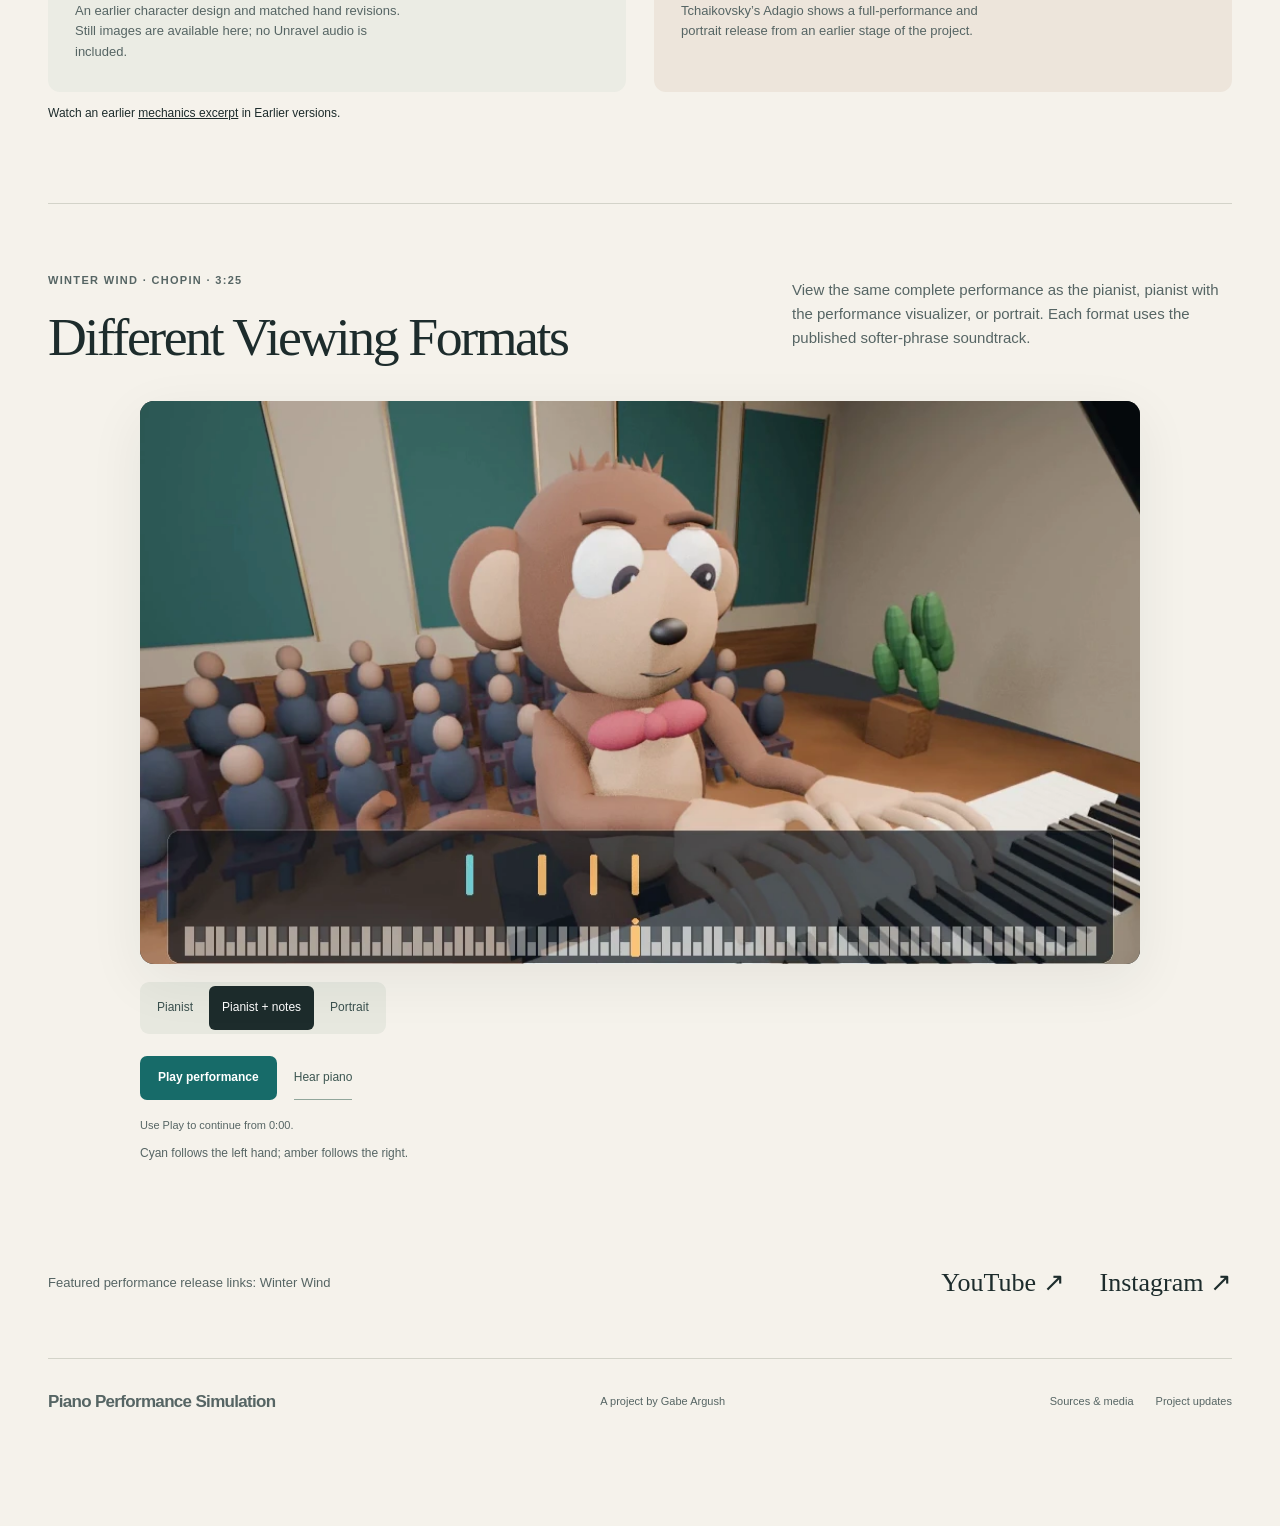
==== commit 8dc3ad76: "Publish Winter Wind showcase with synchronized ten-finger visualization" ====
--- a/index.html
+++ b/index.html
@@ -1,14 +1,15 @@
-<!doctype html><html lang="en"><head><meta charset="utf-8"><meta name="viewport" content="width=device-width,initial-scale=1"><meta name="description" content="Piano Simulation: a case study in AI-assisted engineering, articulated animation, musical timing and evidence-led iteration."><meta name="color-scheme" content="light dark"><title>Engineering in motion — Piano Simulation</title><link rel="canonical" href="https://gabegush.github.io/piano-simulation/"><link rel="stylesheet" href="style.css"><script src="app.js" defer></script></head><body>
-<a class="skip" href="#work">Skip to the work</a>
-<header><a class="wordmark" href="#top" aria-label="Engineering portfolio, back to top"><span class="mark" aria-hidden="true">Ⅱ</span> ENGINEERING PORTFOLIO</a><nav aria-label="Main navigation"><a href="#work">Work</a><a href="#system">Approach</a><a href="#evidence">Evidence</a><a href="release-log.html">Updates</a></nav><span class="edition">SELECTED WORK / 2026</span></header>
-<main id="top"><section class="hero wrap" aria-labelledby="hero-title"><p class="eyebrow">Human direction × AI-assisted execution</p><div class="hero-grid"><h1 id="hero-title">Engineering<br>in <em>motion.</em></h1><div class="intro"><p>From a musical idea to a performance you can see, hear, inspect, and improve.</p><p class="small">A case study in turning creative requirements into a working simulation—and making each revision reviewable.</p><div class="entrance"><button class="primary" id="enter-music">Enter with music <span aria-hidden="true">↗</span></button><button class="text-button" id="enter-silent">Enter without music →</button></div><p class="micro">Optional soundtrack: Tchaikovsky’s Pas de deux, from the project’s piano performance.</p></div></div><div class="hero-rule"><span>01 / FEATURED PROJECT</span><a href="#demo">WATCH THE 88-SECOND DEMO ↘</a></div></section>
-<section class="feature wrap" id="work" aria-labelledby="project-title"><div class="project-heading"><div><p class="eyebrow">Music · articulated animation · production tooling</p><h2 id="project-title">Piano Simulation</h2></div><p class="project-meta">2026<br>AI-assisted engineering case study</p></div><figure class="hero-frame"><img src="assets/hero.webp" width="1280" height="720" alt="The Unravel piano simulation: performing hands above a character playing a grand piano." fetchpriority="high"><figcaption><span>Actual project render · Unravel v2</span><span>One musical clock. Sound, hands, scene.</span></figcaption></figure><div class="lead-grid"><h3>A performance is more<br>than a sequence of notes.</h3><div><p>The fingers must reach the right keys, hold them for the right time, and prepare the next gesture. Pedal sustain must continue when a finger leaves. The finished video must preserve those decisions through every crop and export.</p><p>The project connects musical events, articulated motion, rendering, and versioned review. Human direction sets the constraints and evaluates the result; AI-assisted implementation turns that feedback into specific changes.</p></div></div></section>
-<section class="dark" id="demo"><div class="wrap"><div class="section-heading"><p class="eyebrow">01 / See the result</p><h2>The project, in 88 seconds.</h2><p>Engineering demo visuals selected October 8, 2026 · Pas de deux portfolio soundtrack</p></div><video id="demo-video" controls playsinline preload="metadata" poster="assets/cover.webp" aria-label="Piano Simulation engineering demonstration"><source src="assets/demo.mp4" type="video/mp4"><track kind="captions" src="assets/captions.vtt" srclang="en" label="English"><p><a href="assets/demo.mp4">Open the demonstration video</a>.</p></video><div class="chapters" aria-label="Demo chapters"><button data-time="4">04s / Performance</button><button data-time="10">10s / Review workflow</button><button data-time="22">22s / Engineering</button><button data-time="38">38s / Before & after</button><button data-time="62">62s / Release evidence</button></div><p class="small subdued">The Review Hub sequence is a labeled reconstruction, not a recording of live navigation. Demo visuals show Unravel; this portfolio uses the project’s Pas de deux recording as an illustrative soundtrack, not a note-synchronized Unravel performance. Background music pauses when the demo plays.</p><details><summary>Read the demo’s story</summary><div class="transcript"><p><b>00–22s:</b> The Unravel performance, followed by a reconstructed Review Hub: compare revisions, inspect evidence, and identify selected files.</p><p><b>22–38s:</b> Note attacks, visible releases, and pedal sustain have separate timing. Held notes constrain fingering. Computed targets drive fixed-length joints, with fingertip contact measured against the keyboard.</p><p><b>38–62s:</b> Matched passages show revised hand surfaces, gaze, character styling, room lighting, and closing gestures while preserving the musical timeline.</p><p><b>62–88s:</b> Recorded publishing outcomes and the role of human direction: workflow design, creative constraints, versioned review, and specific revisions.</p></div></details></div></section>
-<section class="wrap section" id="system"><div class="section-heading"><p class="eyebrow">02 / How it works</p><h2>One event.<br>Several constraints.</h2><p>A visible key press and a sustained sound are related, but they are not the same event.</p></div><div class="system-grid"><div class="stages" aria-label="Explore the pipeline"><button class="stage active" data-step="0" aria-pressed="true"><span>01</span> Musical events <span aria-hidden="true">↗</span></button><button class="stage" data-step="1" aria-pressed="false"><span>02</span> Hand & finger plan <span aria-hidden="true">↗</span></button><button class="stage" data-step="2" aria-pressed="false"><span>03</span> Articulated rig <span aria-hidden="true">↗</span></button><button class="stage" data-step="3" aria-pressed="false"><span>04</span> Render & verify <span aria-hidden="true">↗</span></button></div><div class="stage-detail" aria-live="polite"><p class="eyebrow" id="step-label">01 / MUSICAL EVENTS</p><h3 id="step-title">Separate attack, release, and resonance.</h3><p id="step-copy">Pitch and onset identify a strike. Physical key duration guides the hand. Musical release and pedal state determine how long the sound continues. Keeping these signals separate prevents a moving hand from abruptly cutting off a sustained note.</p><div class="event-lines" aria-hidden="true"><span>NOTE ATTACK<i></i></span><span>FINGER CONTACT<i></i></span><span>PEDAL SUSTAIN<i></i></span></div></div></div><figure class="engineering"><img src="assets/engineering.webp" width="1280" height="720" alt="Annotated engineering view from the approved demo, relating the diagnostic hand and keyboard layers to the finished performance."><figcaption>Annotated engineering view from the approved demo · not a separate live simulator</figcaption></figure><div class="principles"><article><h3>Constraints before polish</h3><p>Held notes, finger reach, fixed bone lengths, and key contact shape the motion before camera presentation.</p></article><article><h3>Checks with clear limits</h3><p>Event and sampled geometry checks catch concrete defects. They do not replace listening or watching the performance.</p></article><article><h3>One master, many formats</h3><p>Complete and check the main performance first. Derive portrait clips from its frozen timeline rather than rebuilding the music independently.</p></article></div></section>
-<section class="iteration" id="iterations"><div class="wrap section"><div class="section-heading"><p class="eyebrow">03 / Make the change visible</p><h2>Feedback becomes<br>a specific revision.</h2><p>Matched frames from frozen Unravel v1 and v2. Both versions were produced on September 29, 2026. Drag the divider or use the arrow keys.</p></div><article class="revision"><div class="revision-copy"><span class="number">I.</span><h3>Hand surfaces,<br>gaze, and identity.</h3><p>V2 revises the hand surface, directs gaze toward the performance, and adds the requested Unravel character styling. The musical event timing stays the same.</p><p class="micro">Same source moment: master 00:47</p></div><figure><div class="comparison" style="--split:50%"><img src="assets/after-hands.webp" width="1280" height="720" alt="Unravel v2 at 47 seconds, with revised hands, directed gaze, silver hair and dark eye styling."><img class="before" src="assets/before-hands.webp" width="1280" height="720" alt="Frozen Unravel v1 at the same 47-second moment."><span class="compare-label left">BEFORE / V1</span><span class="compare-label right">AFTER / V2</span><div class="divider" aria-hidden="true"></div></div><label class="range-label">Reveal before / after<input class="compare-range" type="range" min="0" max="100" value="50" aria-label="Reveal Unravel hand and gaze revisions"></label></figure></article><article class="revision"><div class="revision-copy"><span class="number">II.</span><h3>Plan the gesture.<br>Keep the music.</h3><p>The closing passage receives revised hand transfers and pose. These are motion changes, not a new performance tempo. Versioned comparisons keep that distinction inspectable.</p><p class="micro">Same source moment: master 03:55</p></div><figure><div class="comparison" style="--split:50%"><img src="assets/after-ending.webp" width="1280" height="720" alt="Revised Unravel v2 closing hand gesture at 235 seconds."><img class="before" src="assets/before-ending.webp" width="1280" height="720" alt="Original Unravel v1 closing gesture at the same 235-second moment."><span class="compare-label left">BEFORE / V1</span><span class="compare-label right">AFTER / V2</span><div class="divider" aria-hidden="true"></div></div><label class="range-label">Reveal before / after<input class="compare-range" type="range" min="0" max="100" value="50" aria-label="Reveal closing hand gesture revision"></label></figure></article><p class="footnote">The frozen v2 delivery records exact reuse of the v1 encoded audio.</p></div></section>
-<section class="wrap section" id="review"><div class="lead-grid"><div><p class="eyebrow">04 / Design for review</p><h2>Make the next<br>decision easier.</h2></div><div><p>A revision is only useful if someone can find it, compare it, and tell which file is intended for delivery.</p><p>The Review Hub organizes project state, detailed evidence, and selected artifacts. Older versions remain available instead of disappearing when a new one arrives.</p></div></div><div class="hub-demo"><p class="reconstruction">RECONSTRUCTED INTERFACE · based on Review Hub records, not a live screenshot</p><div class="hub-top"><strong>Review Hub</strong><span>Project → versions → selected artifacts</span></div><div class="hub-body"><div class="hub-project"><span class="pill">Engineering demo</span><h3>Piano Simulation</h3><p>Approved v6 · October 8, 2026</p><a href="#demo">Watch the selected demo ↗</a></div><div class="hub-files"><div><span>Selected demonstration</span><strong>Engineering demo · v6</strong></div><div><span>Compare & inspect</span><strong>Matched revisions · source evidence</strong></div><div><span>Preserved history</span><strong>Earlier versions stay attached</strong></div></div></div></div></section>
-<section class="dark" id="evidence"><div class="wrap section"><div class="section-heading"><p class="eyebrow">05 / Beyond the render</p><h2>Release outcomes.<br>With a record behind them.</h2><p>Pas de deux provides a documented example of the project’s full-video and portrait-release workflow.</p></div><div class="release-list"><a href="https://www.youtube.com/watch?v=HDk-hF4u3xo" target="_blank" rel="noopener noreferrer"><span>01 / YOUTUBE</span><strong>Full performance</strong><span>Open recorded release ↗</span></a><a href="https://www.youtube.com/shorts/YMQtBszqTaQ" target="_blank" rel="noopener noreferrer"><span>02 / YOUTUBE SHORT</span><strong>Portrait excerpt</strong><span>Open recorded release ↗</span></a><a href="https://www.instagram.com/reel/Dd1wo4ot9Gn/" target="_blank" rel="noopener noreferrer"><span>03 / INSTAGRAM</span><strong>Reel</strong><span>Open recorded release ↗</span></a></div><p class="small subdued">Recorded public in the Studio’s September 28–29, 2026 publishing log. Each release connects a selected artifact to a recorded outcome.</p></div></section>
-<section class="wrap section" id="updates"><p class="eyebrow">Project updates</p><h2>From prototype<br>to performance.</h2><p class="update-intro">Follow completed demonstrations and work in progress. A progress preview is distinct from a validated final release.</p><a class="text-button" href="release-log.html">Read the release log →</a></section>
-<section class="wrap section" id="index"><p class="eyebrow">Project index</p><a class="index-row" href="#work"><span>01</span><h2>Piano Simulation</h2><span>Featured case study ↗</span></a><div class="index-row future"><span>02</span><h3>Future work</h3><span>Reserved for another real project</span></div><div class="closing"><h2>Build. Inspect.<br><em>Make it better.</em></h2><p>Human judgment connects the creative goal to the engineering decisions—and keeps the evidence attached.</p><a class="text-button" href="#demo">Return to the demonstration ↑</a></div></section></main>
-<footer class="wrap"><span>Engineering portfolio</span><span>Piano Simulation / 2026</span><a href="evidence.html">Sources & scope ↗</a><a href="release-log.html">Release log ↗</a></footer>
-<div class="sound-control" role="group" aria-label="Background music controls"><button id="music-toggle" type="button" aria-pressed="false" aria-label="Turn background music on">Music off</button><label for="music-volume">Volume</label><input id="music-volume" type="range" min="0" max="1" step="0.01" value="0.18"><span id="sound-status" role="status" aria-live="polite">Sound is optional</span></div><audio id="background-music" loop preload="none" src="assets/performance.m4a"></audio><noscript><p class="wrap">The demo and all case-study content work without JavaScript. Music and comparison controls require JavaScript.</p></noscript></body></html>
+<!doctype html><html lang="en"><head><meta charset="utf-8"><meta name="viewport" content="width=device-width,initial-scale=1"><meta name="description" content="Explore Piano Performance Simulation: interpreted note timing, animated fingers and keys, software rendering, falling notes and performance revisions."><meta name="theme-color" content="#f5f2eb"><title>Piano Performance Simulation — From score to animated performance</title><link rel="stylesheet" href="style.css?v=8"><script defer src="media.js"></script><script defer src="performance-data.js?v=8"></script><script defer src="tip-data.js?v=8"></script><script defer src="tip-view.js?v=8"></script><script defer src="app.js?v=8"></script></head><body>
+<a class="skip" href="#main">Skip to the project</a><header class="site-header wrap"><a class="brand" href="index.html"><span class="piano-mark" aria-hidden="true">Ⅲ</span>Piano Performance Simulation</a><nav aria-label="Main navigation"><a href="index.html#process">How it works</a><a href="work.html">Earlier versions</a><a href="index.html#performance">Formats</a><a href="release-log.html">Updates</a></nav></header>
+<main id="main"><section class="hero wrap" id="hero" aria-labelledby="project-title"><div class="hero-copy"><p class="eyebrow">A piano animation project</p><h1 id="project-title">Piano<br>Performance<br><em>Simulation.</em></h1><p class="hero-lead">Note timing connects piano sound, fingers, hands and moving keys.</p><a class="text-link hero-full-cta" href="#performance">Watch the featured performance with sound <span aria-hidden="true">↓</span></a></div>
+<div class="hero-preview" id="hero-preview" data-state="poster"><div class="hero-animation"><img src="assets/winter-wind-poster.webp" alt="Krystian playing Winter Wind in the recital room" class="hero-poster"><video id="hero-video" autoplay muted loop playsinline preload="none" data-src="assets/media/winter-wind-notes.mp4" poster="assets/winter-wind-poster.webp" aria-hidden="true"></video></div><div class="hero-facts"><span>Interpreted music</span><span>Rendered motion</span><span>Performance visualizer</span></div><div class="hero-actions"><button type="button" class="primary" id="hero-sound" aria-pressed="false">Hear preview <span aria-hidden="true">♪</span></button><button type="button" class="quiet-button" id="hero-motion">Pause preview</button></div><p class="hero-preview-status" id="hero-status" role="status">Muted preview · tap to hear the piano.</p><p class="demo-caption">Project demonstration: <strong>Winter Wind</strong> · Chopin, Op. 25 No. 11</p></div></section>
+
+<section class="layers-section wrap" id="process" aria-labelledby="process-title"><div class="section-heading"><div><p class="eyebrow">Explore the implementation</p><h2 id="process-title">How the performance is built.</h2></div><p>Explore the music, motion and rendering in one place. Current performance views and earlier mechanics diagnostics are labeled separately.</p></div><div class="process-tabs" role="tablist" aria-label="Explore the project"><button id="tab-score" role="tab" type="button" aria-selected="true" aria-controls="panel-score" tabindex="0" data-tab="score"><span>01</span>Score & timing</button><button id="tab-hands" role="tab" type="button" aria-selected="false" aria-controls="panel-hands" tabindex="-1" data-tab="hands"><span>02</span>Hand & finger mapping</button><button id="tab-scene" role="tab" type="button" aria-selected="false" aria-controls="panel-scene" tabindex="-1" data-tab="scene"><span>03</span>Rendering</button><button id="tab-notes" role="tab" type="button" aria-selected="false" aria-controls="panel-notes" tabindex="-1" data-tab="notes"><span>04</span>Performance visualizer</button><button id="tab-review" role="tab" type="button" aria-selected="false" aria-controls="panel-review" tabindex="-1" data-tab="review"><span>05</span>Mechanics in motion</button></div>
+<div class="process-panel" role="tabpanel" id="panel-score" aria-labelledby="tab-score"><div class="panel-copy"><h3>Which note,<br>and when?</h3><p>The score supplies pitches and musical structure. Timing, dynamics and pedal turn them into the piano performance.</p><p>This chart shows one second of finger contact. A longer bar means a longer hold on the key, not necessarily a longer audible note.</p><span class="small-caption">Actual events · source 0:47.6–0:48.6</span></div><figure class="event-figure" tabindex="0" aria-label="Key contact chart, horizontally scrollable on small screens"><img src="assets/contact-events.svg" alt="Actual note contact bars over one second, with cyan for the left hand and amber for the right"><figcaption><i class="dot cyan"></i>Left hand <i class="dot amber"></i>Right hand</figcaption></figure></div>
+<div class="process-panel" role="tabpanel" id="panel-hands" aria-labelledby="tab-hands" hidden><div class="panel-copy"><h3>Map a note<br>to a finger.</h3><p>Hand assignments and a fingering plan connect pitches to physical contact. Held notes limit which fingers are free, while the wrist prepares the next reach.</p><p>The diagnostic view shows finger assignments alongside the corresponding earlier performance frame.</p></div><figure><img src="assets/mechanics-fingers.png" alt="Archived finger-assignment diagnostic and matching earlier Unravel performance frame" loading="lazy"><figcaption>Completed walkthrough at 0:28 · earlier Unravel implementation, not a new measurement of Winter Wind.</figcaption></figure></div>
+<div class="process-panel" role="tabpanel" id="panel-scene" aria-labelledby="tab-scene" hidden><div class="panel-copy"><h3>Rendering</h3><p>Rendering software turns the animated character, instrument, stage and cameras into video frames. The rig connects joint positions with fingertip targets and moving keys.</p><p>This archived diagnostic projects the right-hand joints beside the finished scene. Its readout belongs to the specific source frame shown.</p></div><figure><img src="assets/mechanics-rig.png" alt="Earlier joint-coordinate diagnostic with computed targets, moving keys and its matching rendered frame" loading="lazy"><figcaption>Completed walkthrough at 0:32 · earlier Unravel rig diagnostic.</figcaption></figure></div>
+<div class="process-panel" role="tabpanel" id="panel-notes" aria-labelledby="tab-notes" hidden><div class="panel-copy"><h3>See the notes<br>arrive.</h3><p>The bars enter gradually and reach the keyboard when a note is played. Their positions stay tied to the same pitches as the camera changes.</p><p>The portrait version uses larger, naturally spaced white and black keys. Hand colors come from the performing-hand assignments.</p><button class="text-link" type="button" id="show-portrait">Try the portrait view <span aria-hidden="true">↑</span></button></div><figure class="notes-figure"><img src="assets/notes.webp" alt="Actual portrait note layer with larger white and black keys and cyan and amber note bars" loading="lazy"><figcaption>The note layer from the published portrait layout.</figcaption></figure></div><div class="process-panel" role="tabpanel" id="panel-review" aria-labelledby="tab-review" hidden><div class="panel-copy"><h3>Watch the<br>mechanics change.</h3><p>Timing, finger assignments and rig targets move through the passage. Comparing the diagnostics with the rendered frame helps explain how the motion is built.</p><p>Press Play for a silent excerpt from the completed project walkthrough. It documents an earlier implementation.</p></div><figure><video controls muted playsinline preload="none" poster="assets/mechanics-timing.png" aria-label="Silent earlier mechanics walkthrough: timing, fingers and joint targets"><source src="assets/mechanics-walkthrough.mp4" type="video/mp4"></video><figcaption>Walkthrough 0:22–0:34 · earlier Unravel diagnostics. Audio omitted. The poster remains still until you choose Play.</figcaption></figure></div></section>
+<section class="mechanics-demos wrap" id="mechanics-demos" aria-labelledby="demos-title"><div class="section-heading"><div><p class="eyebrow">Winter Wind · one performance clock</p><h2 id="demos-title">Inside the performance.</h2></div><p>Timing, pedal, finger assignments and planned key contacts follow the video at the top as you scroll.</p></div><div class="combined-diagnostic"><canvas id="diagnostic-canvas" width="1600" height="1000" role="img" aria-label="Winter Wind performance with synchronized timing, pedal, finger assignments, planned key contacts and all ten evaluated fingertips">Your browser cannot display the combined diagnostic. The full performance remains available below.</canvas><video id="diagnostic-video" muted playsinline preload="metadata" hidden aria-hidden="true" tabindex="-1" src="assets/media/winter-wind-clean.mp4"></video><p class="context-note" id="diagnostic-caption">Cyan: left hand · gold: right hand. Finger circles show assigned holds and next notes. The lower projection shows all ten evaluated fingertips and separate held-contact targets. Positions interpolate between samples; contact markers show sampled geometric pad contact (not pressure).</p></div></section>
+<section class="other-section wrap" id="other-work"><div class="section-heading"><div><p class="eyebrow">Examples from the project</p><h2>Earlier versions.</h2></div><a class="text-link" href="work.html">See earlier versions <span aria-hidden="true">↗</span></a></div><div class="work-grid"><a class="work-card" href="work.html#unravel"><img src="assets/unravel.webp" alt="An earlier Unravel animation with a different character design" loading="lazy"><div><span class="eyebrow">Animation study · visuals only</span><h3>Unravel</h3><p>An earlier character design and matched hand revisions. Still images are available here; no Unravel audio is included.</p><span class="card-arrow" aria-hidden="true">↗</span></div></a><a class="work-card warm-card" href="work.html#pas-de-deux"><img src="assets/pas-de-deux.webp" alt="Actual frame from the Pas de deux piano performance" loading="lazy"><div><span class="eyebrow">Recorded piece release</span><h3>Pas de deux</h3><p>Tchaikovsky’s Adagio shows a full-performance and portrait release from an earlier stage of the project.</p><span class="card-arrow" aria-hidden="true">↗</span></div></a></div><p id="demo" class="context-note">Watch an earlier <a href="work.html#demo">mechanics excerpt</a> in Earlier versions.</p></section>
+<section class="full-performance wrap" id="performance" aria-labelledby="full-title"><div class="section-heading"><div><p class="eyebrow">Winter Wind · Chopin · 3:25</p><h2 id="full-title">Different Viewing Formats</h2></div><p>View the same complete performance as the pianist, pianist with the performance visualizer, or portrait. Each format uses the published softer-phrase soundtrack.</p></div><div class="player-card"><div class="player-stage" id="player-stage"><video id="performance-video" class="buffer-active" controls playsinline preload="metadata" poster="assets/winter-wind-poster.webp" aria-label="Winter Wind performed by Krystian Zimermonkey"></video><video id="performance-buffer" class="buffer-inactive" playsinline preload="metadata" aria-hidden="true" tabindex="-1" aria-label="Winter Wind performed by Krystian Zimermonkey"></video></div><div class="player-toolbar"><div class="layer-controls" role="group" aria-label="Choose a performance view"><button type="button" data-layer="clean" aria-pressed="false">Pianist</button><button type="button" data-layer="composite" aria-pressed="true">Pianist + notes</button><button type="button" data-layer="portrait" aria-pressed="false">Portrait</button></div></div><div class="playback-row"><button class="primary" id="play-button" type="button">Play performance <span aria-hidden="true">▶</span></button><button class="quiet-button" id="mute-button" type="button" aria-pressed="false">Mute sound</button><span id="playback-status" role="status">Press Play to hear the piano.</span></div><p class="layer-description" id="layer-description" aria-live="polite">Cyan follows the left hand; amber follows the right.</p></div></section>
+<section class="watch-elsewhere wrap"><p>Featured performance release links: Winter Wind</p><a href="https://www.youtube.com/watch?v=rXvrlZtr0l8">YouTube <span aria-hidden="true">↗</span></a><a href="https://www.instagram.com/sillymonkeypiano/reel/Dec8_vFpvfG/">Instagram <span aria-hidden="true">↗</span></a></section></main>
+<aside class="master-controls" aria-label="Performance playback while scrolling"><button type="button" id="master-toggle">Play performance</button><button type="button" id="master-mute" aria-pressed="false">Hear piano</button><label for="master-seek" class="sr-only">Performance position</label><input id="master-seek" type="range" min="0" max="204.983333" step="0.016667" value="0"><span id="master-clock">0:00 / 3:25</span><label for="master-rate">Speed</label><select id="master-rate"><option value="0.75">0.75×</option><option value="1" selected>1×</option><option value="1.25">1.25×</option></select><span class="sr-only" id="master-status" role="status"></span></aside><footer class="site-footer wrap"><a class="brand" href="index.html">Piano Performance Simulation</a><span>A project by Gabe Argush</span><div><a href="evidence.html">Sources & media</a><a href="release-log.html">Project updates</a></div></footer></body></html>
--- a/style.css
+++ b/style.css
@@ -1,9 +1,31 @@
-:root{--paper:#f1efe7;--ink:#202722;--muted:#5a625b;--line:#c8cbc1;--accent:#b0d2b1;--dark:#15231f;--gold:#f0d69d;font-family:Arial,Helvetica,sans-serif;color:var(--ink);background:var(--paper);font-synthesis:none}*{box-sizing:border-box}html{scroll-behavior:smooth;scroll-padding-top:30px}body{margin:0}a{color:inherit;text-underline-offset:5px}button,input{font:inherit}button,a,input{touch-action:manipulation}button{cursor:pointer}button:focus-visible,a:focus-visible,input:focus-visible,summary:focus-visible,video:focus-visible{outline:3px solid #a36b16;outline-offset:5px}button{border-radius:0}img{display:block;max-width:100%;height:auto}figure{margin:0}h1,h2,h3,p{margin:0}h1,h2,h3{font-weight:400;letter-spacing:-.045em}h1,h2,.closing h2{font-family:Georgia,'Times New Roman',serif}h1{font-size:clamp(68px,8.8vw,132px);line-height:.97}h2{font-size:clamp(38px,4.7vw,66px);line-height:1.04}h3{font-size:28px;line-height:1.15}p{font-size:18px;line-height:1.65}p+p{margin-top:20px}em{font-weight:400}header{display:flex;align-items:center;gap:32px;margin:0 4.5%;padding:28px 0;border-bottom:1px solid var(--line);font-size:11px;letter-spacing:.13em}header a{text-decoration:none}header nav{display:flex;gap:28px;margin-left:auto}.wordmark{display:flex;align-items:center;gap:12px;font-weight:bold}.mark{background:var(--ink);color:var(--paper);padding:6px 11px;font-size:22px;letter-spacing:-.15em}.edition{color:var(--muted)}.wrap{width:min(1280px,91%);margin-inline:auto}.hero{padding:70px 0 0}.eyebrow{font:11px/1.5 Arial,sans-serif;letter-spacing:.15em;text-transform:uppercase;font-weight:700;margin-bottom:24px}.hero-grid{display:grid;grid-template-columns:1.6fr 1fr;gap:8%;align-items:end}.intro{max-width:400px;padding-bottom:8px}.intro>p:first-child{font-size:22px;line-height:1.4}.small{font-size:14px;line-height:1.6}.micro{font-size:11px;line-height:1.6;color:var(--muted)}.entrance{display:flex;align-items:flex-start;gap:17px;flex-direction:column;margin:28px 0 15px}.primary{background:var(--ink);color:var(--paper);border:1px solid var(--ink);padding:16px 24px;display:flex;gap:25px;align-items:center}.primary:hover{background:#3f5146}.text-button{border:0;padding:0 0 4px;background:none;color:inherit;font-size:14px;text-decoration:underline;text-underline-offset:6px}.hero-rule{margin-top:65px;padding:20px 0;border-top:1px solid var(--ink);display:flex;justify-content:space-between;font-size:10px;letter-spacing:.12em}.hero-rule a{text-decoration:none}.project-heading{display:flex;justify-content:space-between;gap:20px;align-items:end;margin:36px 0}.project-heading .eyebrow{margin-bottom:12px}.project-meta{text-align:right;font-size:12px;line-height:1.6}.hero-frame{background:var(--dark);color:var(--paper)}.hero-frame img{width:100%}.hero-frame figcaption{display:flex;justify-content:space-between;padding:14px 20px;font-size:11px}.lead-grid{display:grid;grid-template-columns:1fr 1fr;gap:10%;padding:70px 0}.lead-grid h3{font-family:Georgia,serif;font-size:clamp(30px,3.2vw,44px)}.lead-grid p{color:var(--muted)}.dark{background:var(--dark);color:var(--paper);padding:68px 0}.dark .section{padding:0}.dark .eyebrow{color:var(--accent)}.section{padding:90px 0}.section-heading{max-width:760px;margin-bottom:38px}.section-heading>p:last-child{margin-top:24px;color:var(--muted)}.dark .section-heading>p:last-child{color:#b9c6be}.dark video{width:100%;display:block;aspect-ratio:16/9;background:#0b1210}.chapters{display:flex;flex-wrap:wrap;gap:8px;padding:20px 0}.chapters button{background:none;border:1px solid #53665b;color:var(--paper);padding:12px 15px;font-size:12px}.chapters button:hover{background:#31473b}.subdued{color:#b9c6be}details{margin-top:24px;border-top:1px solid #58655e;padding-top:20px}summary{cursor:pointer;font-size:14px}.transcript{max-width:820px;margin-top:20px}.transcript p{font-size:15px}.system-grid{display:grid;grid-template-columns:1fr 1.2fr;gap:10%;margin:40px 0}.stage{width:100%;display:flex;align-items:center;gap:20px;padding:23px 8px;border:0;border-bottom:1px solid var(--line);background:transparent;text-align:left;color:var(--muted);font-size:20px}.stage span:first-child{font-size:12px}.stage span:last-child{margin-left:auto}.stage.active{color:var(--ink);border-bottom:2px solid var(--ink);font-weight:bold}.stage-detail{padding:25px 0}.stage-detail h3{margin-bottom:22px}.stage-detail p:not(.eyebrow){font-size:17px}.event-lines{margin-top:32px;display:grid;gap:17px}.event-lines span{font-size:9px;letter-spacing:.1em;display:grid;grid-template-columns:120px 1fr;align-items:center}.event-lines i{display:block;background:#668571;height:5px}.event-lines span:first-child i{width:6px;height:20px;background:#a36b16}.event-lines span:nth-child(2) i{width:48%}.engineering{margin-top:40px}.engineering img{width:100%}.engineering figcaption{font-size:11px;padding:15px 0;color:var(--muted)}.principles{display:grid;grid-template-columns:repeat(3,1fr);gap:40px;margin-top:45px}.principles h3{font-size:20px;letter-spacing:-.02em;margin-bottom:15px}.principles p{font-size:15px;color:var(--muted)}.iteration{background:#e0e6db}.revision{display:grid;grid-template-columns:.7fr 1.3fr;gap:6%;padding:45px 0;border-top:1px solid #a5b2a2}.revision-copy h3{font-family:Georgia,serif;font-size:36px;margin:20px 0}.revision-copy p{font-size:16px}.revision-copy .micro{font-size:11px}.number{font-family:Georgia,serif;font-size:22px;color:#697666}.comparison{position:relative;overflow:hidden;aspect-ratio:16/9;background:#132019}.comparison>img{position:absolute;inset:0;width:100%;height:100%;object-fit:cover}.comparison .before{clip-path:inset(0 calc(100% - var(--split)) 0 0)}.divider{position:absolute;left:var(--split);top:0;bottom:0;width:2px;background:#faf7e8;pointer-events:none}.divider:after{content:'↔';position:absolute;top:50%;left:50%;transform:translate(-50%,-50%);background:var(--paper);color:var(--ink);padding:7px 6px;border-radius:50%;font-size:16px}.compare-label{position:absolute;top:12px;padding:7px 10px;background:#14211ee8;color:white;font-size:9px;letter-spacing:.08em}.compare-label.left{left:12px}.compare-label.right{right:12px}.range-label{display:flex;align-items:center;gap:20px;font-size:11px;margin-top:15px}.range-label input{flex:1;min-width:80px;accent-color:#354f3e;height:30px}.footnote{font-size:13px;max-width:760px;margin-top:18px;color:var(--muted)}.hub-demo{border:1px solid var(--line);background:#f9f8f2}.reconstruction{padding:14px 24px;background:#e4d9c2;color:#56452b;font-size:10px;letter-spacing:.05em}.hub-top{padding:24px;display:flex;justify-content:space-between;border-bottom:1px solid var(--line);font-size:12px}.hub-top strong{font-family:Georgia,serif;font-size:26px}.hub-body{display:grid;grid-template-columns:1fr 1fr;padding:35px;gap:40px}.hub-project h3{margin:24px 0 12px;font-size:30px}.hub-project p,.hub-project a{font-size:13px}.hub-project a{display:inline-block;margin-top:28px}.pill{border:1px solid #a4b6a4;padding:7px 10px;font-size:11px}.hub-files>div{padding:16px 0;border-bottom:1px solid var(--line)}.hub-files span,.hub-files strong{display:block;font-size:12px}.hub-files strong{margin-top:8px}.hub-demo+.small{margin-top:20px;color:var(--muted)}.release-list{margin:50px 0 30px}.release-list>a{display:grid;grid-template-columns:1fr 1.3fr 1fr;gap:20px;align-items:center;text-decoration:none;border-top:1px solid #5b6a60;padding:28px 0}.release-list>a:hover strong{text-decoration:underline}.release-list span{font-size:11px;letter-spacing:.07em}.release-list span:last-child{text-align:right;color:var(--accent)}.release-list strong{font:30px Georgia,serif}.status-note{margin-top:40px;padding:25px 0 0;border-top:1px solid #5b6a60;max-width:760px}.status-note p{font-size:15px;color:#bdc8c1}.index-row{display:grid;grid-template-columns:50px 1fr auto;gap:25px;align-items:center;padding:26px 0;border-bottom:1px solid var(--line);text-decoration:none}.index-row h2{font-size:38px}.index-row>span{font-size:12px}.future{color:var(--muted)}.future h3{font:26px Georgia,serif}.closing{padding:110px 0 0;display:grid;grid-template-columns:1.3fr 1fr;gap:40px;align-items:center}.closing p{max-width:390px;color:var(--muted)}.closing a{justify-self:start}footer{display:flex;justify-content:space-between;border-top:1px solid var(--line);padding:25px 0 115px;font-size:11px}.sound-control{position:fixed;right:24px;bottom:18px;z-index:10;background:#f1efe7f5;color:var(--ink);border:1px solid #a8b2a8;box-shadow:0 5px 25px #0a160d22;display:grid;grid-template-columns:auto auto 80px;align-items:center;gap:10px;padding:10px 15px;font-size:10px;max-width:calc(100vw - 30px)}.sound-control button{background:var(--ink);color:var(--paper);padding:9px 12px;border:0;min-width:90px;font-size:12px}.sound-control input{width:80px;accent-color:#47604b}.sound-control [role=status]{grid-column:1/-1;font-size:10px;max-width:280px}.skip{position:fixed;top:-100px;left:20px;z-index:30;padding:15px;background:var(--gold);color:#222}.skip:focus{top:12px}.evidence-page{max-width:800px;padding-top:60px;padding-bottom:80px}.evidence-page h1{font-size:64px}.evidence-page h2{font-size:32px;margin:40px 0 15px}.evidence-page li{line-height:1.7;margin:12px 0}.evidence-page p{font-size:17px}
-@media(max-width:850px){.edition{display:none}.hero{padding-top:50px}.hero-grid{grid-template-columns:1fr;gap:35px}.intro{max-width:600px}.entrance{flex-direction:row;align-items:center;flex-wrap:wrap}.hero-rule{margin-top:40px}.project-meta{max-width:140px}.lead-grid{gap:35px;padding:50px 0}.system-grid{gap:35px}.revision{grid-template-columns:1fr;gap:28px}.revision-copy h3 br{display:none}.revision-copy p{max-width:650px}.revision-copy .number{float:right}.principles{gap:25px}.closing{gap:25px}.release-list strong{font-size:25px}}
-@media(max-width:580px){header{padding:20px 0;gap:12px}.wordmark{font-size:9px;letter-spacing:.06em}.mark{font-size:18px;padding:4px 8px}header nav{gap:12px;font-size:10px;letter-spacing:0}.hero{padding-top:38px}h1{font-size:70px}h2{font-size:40px}.hero-grid{gap:30px}.intro>p:first-child{font-size:20px}.hero-rule{font-size:8px;letter-spacing:.05em;gap:20px}.project-heading{display:block}.project-meta{text-align:left;max-width:none;margin-top:18px}.project-heading h2{font-size:43px}.hero-frame figcaption{display:block;font-size:10px;padding:12px}.hero-frame figcaption span{display:block;margin:4px 0}.lead-grid,.system-grid,.hub-body,.closing{grid-template-columns:1fr;gap:25px}.lead-grid h3 br{display:none}.lead-grid p{font-size:16px}.section{padding:60px 0}.dark{padding:50px 0}.section-heading p{font-size:16px}.chapters{gap:6px}.chapters button{font-size:10px;padding:11px 8px}.stage{padding:17px 0;font-size:18px}.system-grid{margin-top:20px}.stage-detail{padding:15px 0}.principles{grid-template-columns:1fr;gap:27px}.principles article{border-top:1px solid var(--line);padding-top:20px}.revision{padding:30px 0}.revision-copy h3{font-size:31px}.compare-label{font-size:8px;padding:5px;top:8px}.compare-label.left{left:8px}.compare-label.right{right:8px}.range-label{gap:10px;font-size:10px}.hub-top{padding:20px;align-items:center;gap:25px}.hub-top span{font-size:10px}.hub-body{padding:22px}.reconstruction{padding:15px;font-size:9px}.release-list>a{grid-template-columns:1fr auto;gap:12px}.release-list>a>span:first-child{grid-column:1/-1}.release-list strong{font-size:27px}.release-list span:last-child{font-size:9px;letter-spacing:0}.index-row{grid-template-columns:25px 1fr;gap:14px}.index-row>span:last-child{grid-column:2}.index-row h2{font-size:31px}.closing{padding-top:65px}.closing h2{font-size:45px}footer{flex-wrap:wrap;gap:20px;padding-bottom:140px}.sound-control{right:15px;bottom:12px}.evidence-page h1{font-size:50px}}
-@media(prefers-reduced-motion:reduce){html{scroll-behavior:auto}*,*:before,*:after{animation:none!important;transition:none!important}}
-@media(max-width:580px){h1{font-size:clamp(54px,17.5vw,70px)}.release-list>a{grid-template-columns:minmax(0,1fr) auto}.release-list strong{font-size:clamp(22px,6.7vw,27px)}.hero-grid>*,.system-grid>*,.lead-grid>*{min-width:0}}
-.comparison{touch-action:pan-y;cursor:ew-resize}
+:root{--paper:#f5f2eb;--ink:#1d2c2c;--muted:#566564;--line:#d3d3c9;--teal:#176b69;--cyan:#6bdbe5;--amber:#ffc270;font:16px/1.6 -apple-system,BlinkMacSystemFont,"Segoe UI",sans-serif;color:var(--ink);background:var(--paper);font-synthesis:none}*{box-sizing:border-box}body{margin:0}html{scroll-behavior:smooth;scroll-padding-top:26px}a{color:inherit}button,select,input{font:inherit}button{cursor:pointer}button,a,input,select{outline-offset:5px}a:focus-visible,button:focus-visible,input:focus-visible,select:focus-visible,video:focus-visible,figure:focus-visible{outline:3px solid var(--teal)}img,video{display:block;max-width:100%}[hidden]{display:none!important}.wrap{width:min(1320px,calc(100% - 96px));margin-inline:auto}.skip{position:absolute;left:-9999px;z-index:20;background:#fff;padding:12px 20px}.skip:focus{left:16px;top:12px}.site-header{display:flex;justify-content:space-between;align-items:center;gap:24px;padding-block:26px;border-bottom:1px solid var(--line)}.brand{text-decoration:none;font-size:17px;font-weight:650;letter-spacing:-.035em;display:inline-flex;align-items:center;gap:11px}.piano-mark{font-size:27px;line-height:1;letter-spacing:-.1em;color:var(--teal)}nav{display:flex;gap:29px}nav a{text-decoration:none;font-size:13px}nav a:hover,.site-footer a:hover{text-decoration:underline;text-underline-offset:5px}.eyebrow{font-size:11px;font-weight:600;letter-spacing:.12em;text-transform:uppercase;color:var(--muted);margin:0 0 19px}.hero{display:grid;grid-template-columns:.8fr 1.45fr;gap:60px;align-items:center;padding-block:65px 78px}.hero h1{font:400 clamp(80px,8.4vw,126px)/.91 Georgia,"Times New Roman",serif;letter-spacing:-.065em;margin:22px 0 28px}.hero h1 em{font-weight:400;color:var(--teal)}.hero-lead{font-size:21px;line-height:1.4;letter-spacing:-.02em;margin:0 0 18px}.hero-note{font-size:14px;max-width:300px;color:var(--muted)}.hero-facts{display:flex;gap:15px;flex-wrap:wrap;margin:26px 0 27px;font-size:11px;color:var(--muted)}.hero-facts span+span:before{content:'·';padding-right:15px}.text-link{display:inline-flex;align-items:center;gap:25px;text-decoration:none;color:var(--teal);border:0;border-bottom:1px solid currentColor;padding:7px 0;background:transparent;font-size:13px;font-weight:600}.text-link:hover{color:#204f4e}.player-card{min-width:0}.player-stage{background:#111a1f;border-radius:14px;overflow:hidden;box-shadow:0 16px 55px #192d2812}.player-stage video{width:100%;aspect-ratio:16/9;object-fit:contain}.player-stage.portrait-mode{display:flex;justify-content:center;max-height:700px}.player-stage.portrait-mode video{width:auto;height:min(70vh,700px);aspect-ratio:9/16}.player-toolbar{display:flex;justify-content:space-between;gap:16px;align-items:center;padding:18px 0 12px}.layer-controls{display:flex;gap:3px;background:#e7e8df;padding:4px;border-radius:9px}.layer-controls button{border:0;border-radius:6px;padding:10px 13px;min-height:44px;font-size:12px;white-space:nowrap;color:#3a504e;background:transparent}.layer-controls button[aria-pressed=true]{background:var(--ink);color:#fff}.layer-controls button:hover{box-shadow:inset 0 0 0 1px #aab9b2}.sound-choice{font-size:11px;color:var(--muted);display:flex;flex-direction:column;gap:4px}.sound-choice select{border:1px solid #bfc9c2;border-radius:6px;min-height:36px;background:transparent;color:var(--ink);font-size:12px;padding:5px 8px;max-width:140px}.playback-row{display:flex;align-items:center;gap:17px;flex-wrap:wrap;padding:10px 0 0}.primary{background:var(--teal);color:#fff;border:0;border-radius:7px;min-height:44px;padding:11px 18px;font-size:12px;font-weight:650;display:inline-flex;gap:24px;align-items:center}.primary:hover{background:#155b59}.quiet-button{background:transparent;border:0;border-bottom:1px solid #91a69b;padding:6px 0;min-height:44px;font-size:12px;color:#3c5651}.playback-row [role=status]{font-size:11px;color:var(--muted);flex-basis:100%}.layer-description{font-size:12px;color:var(--muted);margin:10px 0 0;max-width:560px}.intro,.layers-section,.revision-section,.other-section{padding-block:68px;border-top:1px solid var(--line)}.intro-grid{display:grid;grid-template-columns:1fr 1fr;gap:90px}.intro h2,.section-heading h2{font:400 clamp(38px,4.2vw,62px)/1.05 Georgia,"Times New Roman",serif;letter-spacing:-.045em;margin:0}.intro-grid>div p{margin:0 0 18px;color:var(--muted);font-size:15px;max-width:560px}.intro-grid>div .large-copy{font-size:23px;line-height:1.4;color:var(--ink);letter-spacing:-.025em}.section-heading{display:flex;justify-content:space-between;gap:60px;align-items:end;margin-bottom:36px}.section-heading>p,.section-heading>div:last-child>p{font-size:15px;color:var(--muted);max-width:440px;margin:0 0 15px}.process-tabs{display:grid;grid-template-columns:repeat(4,1fr);border-block:1px solid var(--line)}.process-tabs button{background:transparent;border:0;border-bottom:3px solid transparent;padding:19px 10px;text-align:left;font-size:13px;font-weight:600;color:var(--muted);min-height:62px}.process-tabs button span{margin-right:13px;font-size:11px;color:#758783}.process-tabs button[aria-selected=true]{border-color:var(--teal);color:var(--teal)}.process-panel{display:grid;grid-template-columns:.8fr 1.3fr;gap:70px;padding-top:36px;align-items:center;min-height:380px}.panel-copy h3{font:400 36px/1.12 Georgia,serif;letter-spacing:-.03em;margin:0 0 24px}.panel-copy p{color:var(--muted);font-size:14px;margin:0 0 18px;max-width:370px}.small-caption{font-size:11px;color:var(--muted)}figure{margin:0}figure img{width:100%;border-radius:10px}figcaption{font-size:11px;color:var(--muted);margin-top:12px}.event-figure{overflow-x:auto;padding:20px;background:#ecece4;border-radius:11px}.event-figure img{min-width:600px;border-radius:0}.event-figure figcaption{display:flex;gap:8px;align-items:center}.dot{display:inline-block;width:8px;height:8px;border-radius:50%;margin-left:12px}.cyan{background:var(--cyan)}.amber{background:var(--amber)}.notes-figure{background:#101b23;padding:16px;border-radius:12px}.notes-figure img{object-fit:contain;max-height:335px}.notes-figure figcaption{color:#d2dfde}.comparison{position:relative;overflow:hidden;border-radius:14px;cursor:col-resize;touch-action:pan-y;background:#152023}.comparison>img,.before-image img{width:100%;aspect-ratio:16/9;object-fit:cover;border-radius:0}.before-image{position:absolute;inset:0;clip-path:inset(0 50% 0 0)}.compare-tag{position:absolute;top:22px;background:#f6f4ecee;border-radius:5px;font-size:11px;font-weight:600;padding:7px 12px}.before-tag{left:22px}.after-tag{right:22px}.compare-divider{position:absolute;left:50%;top:0;bottom:0;width:2px;background:white}.compare-divider:after{content:'↔';position:absolute;top:50%;left:-21px;width:44px;height:44px;border-radius:50%;display:grid;place-items:center;background:#f5f2eb;color:#294743;font-size:22px;box-shadow:0 2px 18px #0003}.compare-range{display:flex;align-items:center;gap:24px;font-size:12px;margin-top:21px}.compare-range input{flex:1;accent-color:var(--teal);min-width:40px}.work-grid{display:grid;grid-template-columns:1fr 1fr;gap:28px}.work-card{display:block;text-decoration:none;background:#ebece4;border-radius:12px;overflow:hidden}.work-card>img{width:100%;aspect-ratio:16/9;object-fit:cover}.work-card>div{position:relative;padding:24px 27px 29px}.work-card .eyebrow{font-size:10px}.work-card h3{font:400 36px/1.1 Georgia,serif;letter-spacing:-.035em;margin:12px 0 15px}.work-card p{font-size:13px;color:var(--muted);max-width:340px;margin:0}.card-arrow{position:absolute;right:27px;top:62px;font-size:26px;color:var(--teal)}.work-card:hover h3{text-decoration:underline;text-underline-offset:6px}.warm-card{background:#ede5db}.watch-elsewhere{display:flex;gap:35px;align-items:center;padding:36px 0 60px}.watch-elsewhere p{font-size:13px;color:var(--muted);margin:0 auto 0 0}.watch-elsewhere a{font:400 26px Georgia,serif;text-decoration:none}.watch-elsewhere a:hover{text-decoration:underline}.site-footer{display:flex;gap:25px;align-items:center;justify-content:space-between;border-top:1px solid var(--line);padding-block:29px 40px;font-size:11px;color:var(--muted)}.site-footer>div{display:flex;gap:22px}.site-footer a{text-decoration:none}.page-main{max-width:980px;padding-block:65px 90px}.page-main h1{font:400 clamp(48px,6vw,82px)/1.03 Georgia,serif;letter-spacing:-.04em;margin:15px 0 28px}.page-main h2{font:400 33px/1.2 Georgia,serif;margin:35px 0 16px}.page-main p{color:var(--muted);max-width:730px}.log-entry{border-top:1px solid var(--line);padding-block:30px;display:grid;grid-template-columns:185px 1fr;gap:35px}.log-meta{display:flex;flex-direction:column;font-size:12px;gap:10px;color:var(--muted)}.log-status{font-size:10px;letter-spacing:.08em;text-transform:uppercase}.log-entry h2{margin:0 0 15px;font-size:29px}.log-entry p{font-size:14px;margin:0 0 14px}.log-links{padding:0;list-style:none;display:flex;flex-wrap:wrap;gap:16px;font-size:12px}.history-note{font-size:12px;margin:40px 0}.work-detail{padding-block:40px;border-top:1px solid var(--line);scroll-margin-top:35px}.work-detail img{width:100%;border-radius:12px;max-width:780px}.work-detail video{width:100%;max-width:850px;border-radius:12px;background:#10171d}.work-detail .links{display:flex;gap:20px;flex-wrap:wrap;font-size:13px}.work-detail details{border:1px solid var(--line);border-radius:10px;padding:18px 20px;margin-top:24px}.work-detail summary{cursor:pointer;font-size:14px}.work-detail details video{margin-top:20px}.context-note{font-size:12px}
+@media(max-width:1100px){.wrap{width:calc(100% - 56px)}.hero{gap:35px;grid-template-columns:.75fr 1.3fr}.hero h1{font-size:94px}.player-toolbar{flex-direction:column;align-items:stretch}.sound-choice{flex-direction:row;align-items:center;justify-content:space-between}.sound-choice select{max-width:none}.intro-grid,.process-panel{gap:40px}.process-tabs button{font-size:12px}.process-tabs button span{margin-right:7px}.section-heading{gap:35px}.layer-controls button{flex:1}}
+@media(max-width:760px){.wrap{width:calc(100% - 36px)}.site-header{flex-wrap:wrap;padding-block:19px;gap:17px}.site-header nav{width:100%;justify-content:space-between;gap:12px}nav a{font-size:12px}.hero{grid-template-columns:1fr;gap:30px;padding-block:37px 48px}.hero h1{font-size:clamp(76px,20vw,112px);margin:16px 0 22px;line-height:.92}.hero h1 br{display:none}.hero h1 em{margin-left:.1em}.hero-lead{font-size:20px}.hero-note{max-width:480px}.hero-facts{margin:19px 0;font-size:11px}.hero-copy .text-link{font-size:12px}.player-toolbar{padding-top:14px}.player-stage{border-radius:10px}.layer-controls{width:100%}.layer-controls button{padding:10px 9px}.playback-row{gap:16px}.intro,.layers-section,.revision-section,.other-section{padding-block:46px}.intro-grid,.process-panel{grid-template-columns:1fr;gap:26px}.intro h2,.section-heading h2{font-size:42px}.intro-grid>div .large-copy{font-size:23px}.section-heading{align-items:start;flex-direction:column;gap:22px}.section-heading>p{margin:0}.process-tabs{grid-template-columns:repeat(2,1fr)}.process-tabs button{padding:14px 8px;min-height:54px;font-size:12px}.process-panel{padding-top:27px;min-height:0}.panel-copy h3{font-size:32px;margin-bottom:20px}.panel-copy p{max-width:100%}.event-figure{padding:13px}.notes-figure img{max-height:none}.compare-range{flex-direction:column;align-items:stretch;gap:12px}.compare-range input{flex:none;width:100%}.compare-tag{top:10px;padding:5px 9px;font-size:10px}.before-tag{left:10px}.after-tag{right:10px}.work-grid{grid-template-columns:1fr;gap:22px}.watch-elsewhere{flex-wrap:wrap;gap:22px;padding:22px 0 45px}.watch-elsewhere p{width:100%}.site-footer{align-items:start;flex-direction:column;gap:16px}.page-main{padding-block:35px 55px}.page-main h1{font-size:55px}.log-entry{grid-template-columns:1fr;gap:15px}.log-meta{flex-direction:row;flex-wrap:wrap;gap:14px}.log-entry h2{font-size:28px}.work-detail{padding-block:28px}.work-detail details{padding:14px}.player-stage.portrait-mode video{height:68svh;max-height:650px}}
+@media(prefers-reduced-motion:reduce){html{scroll-behavior:auto}}
 
-/* Static release log */
-.update-intro{max-width:650px;margin:24px 0;color:var(--muted)}.log-heading{max-width:850px;padding:65px 0 35px}.log-heading h1{font-size:clamp(50px,8vw,90px)}.log-heading p{max-width:640px;margin-top:25px}.log-entry{display:grid;grid-template-columns:190px minmax(0,1fr);gap:40px;border-top:1px solid var(--line);padding:38px 0}.log-meta time{display:block;font-size:13px;margin-bottom:16px}.log-status{display:inline-block;font-size:10px;letter-spacing:.07em;padding:7px 10px;background:#e4d9c2;color:#56452b}.log-entry h2{font-size:clamp(28px,4vw,43px);margin-bottom:20px}.log-entry p{max-width:740px;color:var(--muted)}.log-links{list-style:none;display:flex;flex-wrap:wrap;gap:25px;margin:24px 0 0;padding:0}.log-links a{font-size:14px}.log-preview{margin:35px 0 15px;max-width:960px}.log-preview img{width:100%;height:auto}.log-preview figcaption{font-size:12px;color:var(--muted);margin-top:12px}.log-note{max-width:740px;padding:35px 0 60px;font-size:14px;color:var(--muted)}@media(max-width:580px){header nav{flex-wrap:wrap;justify-content:flex-end}.log-entry{grid-template-columns:1fr;gap:18px;padding:28px 0}.log-meta{display:flex;align-items:center;gap:18px;flex-wrap:wrap}.log-meta time{margin:0}.log-heading{padding-top:40px}.log-links{gap:16px}}
+.hero>*,.intro-grid>*,.process-panel>*{min-width:0}
+@media(min-width:761px) and (max-width:1000px){.hero{grid-template-columns:1fr;gap:32px}.hero-copy{max-width:680px}.hero h1{font-size:100px}.hero h1 br{display:none}.hero h1 em{margin-left:.1em}.hero-note{max-width:480px}.player-toolbar{flex-direction:row;align-items:center}.sound-choice{flex-direction:column}.layer-controls{width:auto}.playback-row [role=status]{flex-basis:auto}.section-heading h2{font-size:48px}}
+.process-tabs button span{color:#526964}
+@media(max-width:760px){.hero h1{font-size:clamp(64px,17vw,82px)}.hero h1 br{display:initial}.hero h1 em{margin-left:0}.hero-note,.hero-copy>.text-link{display:none}.hero-facts{margin:17px 0 0}}
+
+.hero-preview{min-width:0}.hero-animation{position:relative;border-radius:14px;overflow:hidden;background:#111a1f;box-shadow:0 16px 55px #192d2812;aspect-ratio:16/9}.hero-poster{width:100%;height:100%;object-fit:cover}.hero-animation video{position:absolute;inset:0;width:100%;height:100%;object-fit:cover;opacity:0}.hero-preview[data-state=playing] video{opacity:1}.hero-actions{display:flex;gap:22px;align-items:center;flex-wrap:wrap;margin-top:20px}.hero-preview-status{font-size:12px;color:var(--muted);margin:12px 0 0}.full-performance{padding-block:68px;border-top:1px solid var(--line)}.full-performance .player-card{max-width:1000px;margin-inline:auto}.full-performance .player-toolbar{flex-direction:row;align-items:center}.full-performance .sound-choice{flex-direction:column}.hero-full-cta{max-width:100%}@media(max-width:760px){.hero-copy>.hero-full-cta{display:inline-flex;margin-top:19px}.hero{gap:25px}.hero-animation{border-radius:10px}.full-performance{padding-block:46px}.full-performance .player-toolbar{flex-direction:column;align-items:stretch}.full-performance .sound-choice{flex-direction:row}.hero-actions{margin-top:14px;gap:18px}}@media(prefers-reduced-motion:reduce){.hero-animation video{opacity:0!important}}
+
+/* Project-led content added in v4; existing media/control layouts are retained. */
+.hero h1{font-size:clamp(52px,5.4vw,78px);line-height:.98;letter-spacing:-.055em}.hero h1 br{display:initial}.hero h1 em{margin-left:0}.hero-lead{font-size:22px;max-width:430px}.demo-caption{font-size:12px;color:var(--muted);margin:6px 0 0}.pipeline-map{display:grid;grid-template-columns:repeat(5,minmax(0,1fr));gap:22px;list-style:none;padding:0;margin:45px 0 0;counter-reset:stage}.pipeline-map li{border-top:2px solid var(--line);padding-top:16px;counter-increment:stage;min-width:0}.pipeline-map li:before{content:'0' counter(stage);color:var(--teal);font-size:11px}.pipeline-map h3{font-size:15px;line-height:1.35;margin:12px 0 10px}.pipeline-map p{font-size:13px;color:var(--muted);margin:0}.process-tabs{grid-template-columns:repeat(5,minmax(0,1fr))}.hero-preview,.pipeline-map li,.example-facts dd{min-width:0}.example-facts{display:grid;grid-template-columns:150px minmax(0,1fr);gap:10px 25px;padding-block:18px;border-block:1px solid var(--line);max-width:780px;font-size:13px}.example-facts dt{font-weight:600}.example-facts dd{margin:0;color:var(--muted)}.source-section{padding-block:15px;border-top:1px solid var(--line);margin-top:32px}.source-section h2{margin-top:15px}.source-register dt{font-weight:600;font-size:15px;margin-top:25px}.source-register dd{margin:8px 0 20px;color:var(--muted);font-size:14px;max-width:730px}.log-entry h3{font:400 29px/1.2 Georgia,serif;letter-spacing:-.02em;margin:0 0 15px}.log-kind{font-size:11px;color:var(--teal)}.log-nav{display:flex;gap:25px;font-size:13px;margin:28px 0 40px}.page-main section{scroll-margin-top:35px}
+@media(min-width:761px) and (max-width:1000px){.pipeline-map{grid-template-columns:repeat(2,minmax(0,1fr))}.pipeline-map li:last-child{grid-column:1/-1}}
+@media(max-width:760px){.hero h1{font-size:clamp(42px,11.8vw,54px)}.hero-lead{font-size:20px}.hero-copy>.hero-full-cta{font-size:12px;gap:16px}.pipeline-map{grid-template-columns:1fr;gap:23px;margin-top:32px}.pipeline-map h3{margin:8px 0}.pipeline-map li{padding-top:12px}.process-tabs{grid-template-columns:repeat(2,minmax(0,1fr))}.process-tabs button:last-child{grid-column:1/-1}.example-facts{grid-template-columns:1fr;gap:5px}.example-facts dd{margin-bottom:11px}.page-main h1{font-size:clamp(40px,10vw,55px)}.log-entry h3{font-size:27px}.site-header nav{gap:8px}}
+
+/* v5 compact introduction and one mechanics section */
+.site-header{padding-block:16px}.brand{letter-spacing:-.04em}.hero{padding-block:24px 38px;gap:36px;align-items:start}.hero h1{font-size:clamp(48px,4vw,64px);line-height:1;letter-spacing:-.05em;margin:12px 0 20px}.hero-lead{font-size:21px}.hero-preview .hero-facts{margin:13px 0 0;gap:11px}.hero-actions{margin-top:13px}.demo-caption{font-size:11px}.layers-section{padding-top:42px}.process-panel video{width:100%;border-radius:10px;background:#101b23}.player-stage{position:relative;aspect-ratio:16/9;display:block}.player-stage video{width:100%;height:100%;aspect-ratio:auto;object-fit:contain}.player-stage video.buffer-active{position:relative;opacity:1}.player-stage video.buffer-inactive{position:absolute;inset:0;opacity:0;pointer-events:none}.player-stage.portrait-mode{display:block;aspect-ratio:auto;height:min(70vh,700px);max-height:700px}.player-stage.portrait-mode video{width:100%;height:100%;aspect-ratio:auto}.process-tabs button{overflow-wrap:normal}.full-performance .player-toolbar{justify-content:flex-start}
+@media(max-width:760px){.site-header{padding-block:14px}.brand{font-size:16px}.hero{padding-block:20px 30px;gap:20px}.hero h1{font-size:clamp(36px,10vw,48px);margin:10px 0 17px}.hero-lead{font-size:18px}.hero-preview .hero-facts{font-size:10px;gap:9px}.hero-facts span+span:before{padding-right:9px}.process-tabs button{font-size:11px;padding-inline:7px}.process-tabs button span{margin-right:5px}.player-stage.portrait-mode{height:68svh;max-height:650px}.hero-copy>.hero-full-cta{margin-top:9px}.page-main h1{font-size:clamp(36px,9vw,50px)}}
+
+/* Individually playable mechanics excerpts */
+.mechanics-demos{padding-block:28px 48px}.demo-grid{display:grid;grid-template-columns:repeat(3,minmax(0,1fr));gap:24px}.demo-card{min-width:0}.demo-card h3{font-size:21px;line-height:1.2;margin:0 0 10px}.demo-card p{font-size:14px;line-height:1.55;min-height:66px}.demo-card figure{margin:18px 0 0}.demo-card video{display:block;width:100%;aspect-ratio:16/9;border-radius:10px;background:#101b23}.demo-card figcaption{font-size:11px;line-height:1.5;margin-top:10px;color:var(--muted)}@media(max-width:1000px){.demo-grid{grid-template-columns:1fr;gap:32px}.demo-card p{min-height:0}.demo-card video{max-width:900px}}
+
+/* Shared inline demonstration playback */
+.demo-playback{display:flex;align-items:center;gap:14px;flex-wrap:wrap;margin-top:22px}.demo-playback label,.demo-playback span{font-size:12px}.demo-playback input{flex:1;min-width:130px;accent-color:var(--teal)}.demo-card video{pointer-events:none}.demo-playback button:focus-visible,.demo-playback input:focus-visible{outline:3px solid var(--teal);outline-offset:4px}@media(prefers-reduced-motion:reduce){.demo-card video{scroll-behavior:auto}}
+/* Keep embedded diagnostic labels readable at their recorded size. */
+.mechanics-demos .demo-grid{grid-template-columns:1fr;gap:36px}.mechanics-demos .demo-card p{min-height:0;max-width:720px}.mechanics-demos .demo-card figure{margin-top:14px}.mechanics-demos .demo-card video{max-width:1100px}.mechanics-demos .demo-card figcaption{margin-bottom:0}
+.mechanics-demos .demo-playback{position:sticky;top:10px;z-index:3;background:var(--paper,#f5f2eb);padding:12px 14px;margin:0 0 24px;border-radius:10px;box-shadow:0 2px 14px #14252d14}
+/* One shared performance, persistent scroll controls and combined diagnostic. */
+.combined-diagnostic{overflow:hidden;border-radius:14px;background:#0b151f}.combined-diagnostic canvas{display:block;width:100%;height:auto}.combined-diagnostic>.context-note{color:#b8c9d9;margin:0;padding:14px 18px}.master-controls{position:fixed;bottom:14px;left:50%;transform:translateX(-50%);z-index:20;display:flex;align-items:center;gap:12px;width:min(1050px,calc(100% - 28px));padding:12px 16px;background:#14231cf2;color:#fff;border-radius:14px;box-shadow:0 4px 24px #0003}.master-controls button,.master-controls select{background:#f5f2eb;color:#14231c;border:0;border-radius:7px;padding:9px 12px;font:inherit;font-size:12px;white-space:nowrap}.master-controls input{flex:1;min-width:65px;accent-color:#7ee2d5}.master-controls span,.master-controls label{font-size:12px;white-space:nowrap}.site-footer{padding-bottom:110px}.sr-only{position:absolute;width:1px;height:1px;padding:0;margin:-1px;overflow:hidden;clip:rect(0,0,0,0);white-space:nowrap;border:0}.master-controls :focus-visible{outline:3px solid #ffc477;outline-offset:3px}@media(max-width:760px){.master-controls{gap:7px;flex-wrap:wrap;padding:10px}.master-controls input{min-width:90px}.master-controls select{padding:7px}.master-controls label[for=master-rate]{display:none}.master-controls button{padding:8px}.combined-diagnostic canvas{min-width:0}.combined-diagnostic{overflow:hidden}.combined-diagnostic .context-note{min-width:0}}
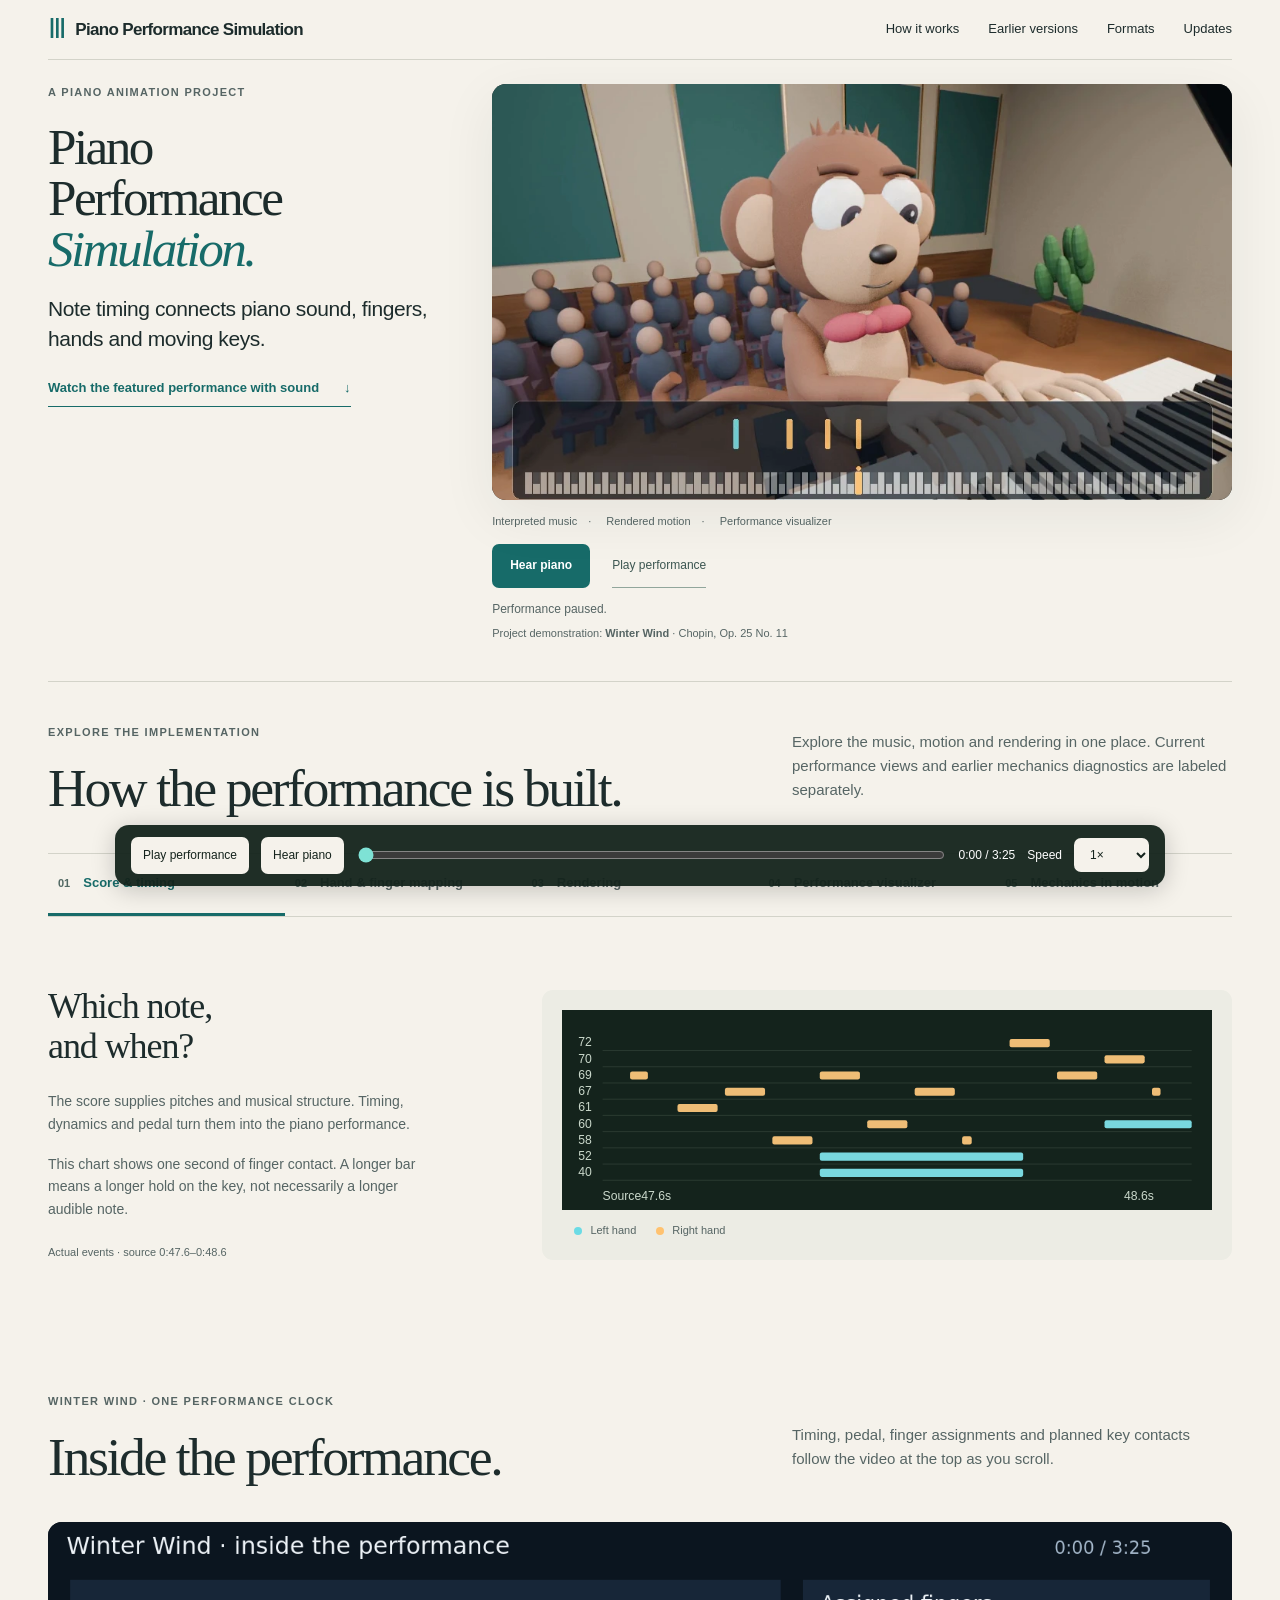
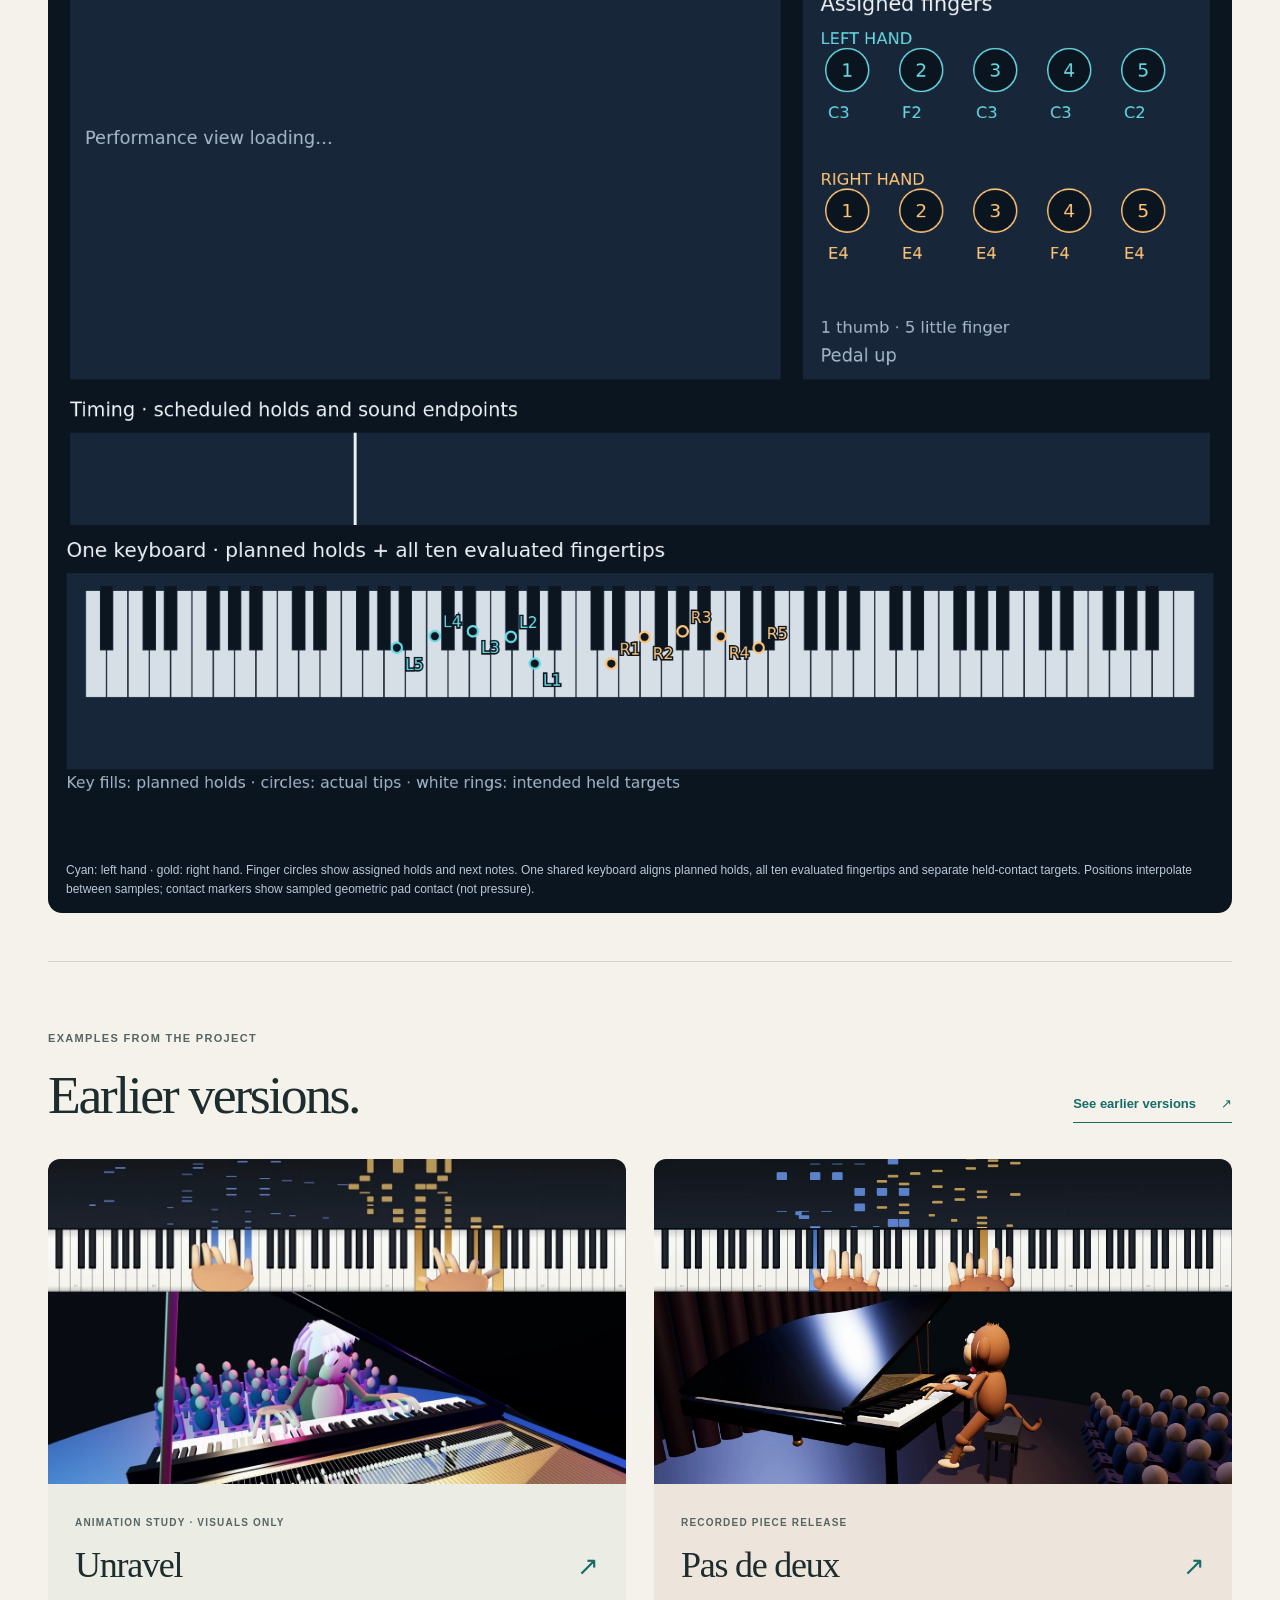
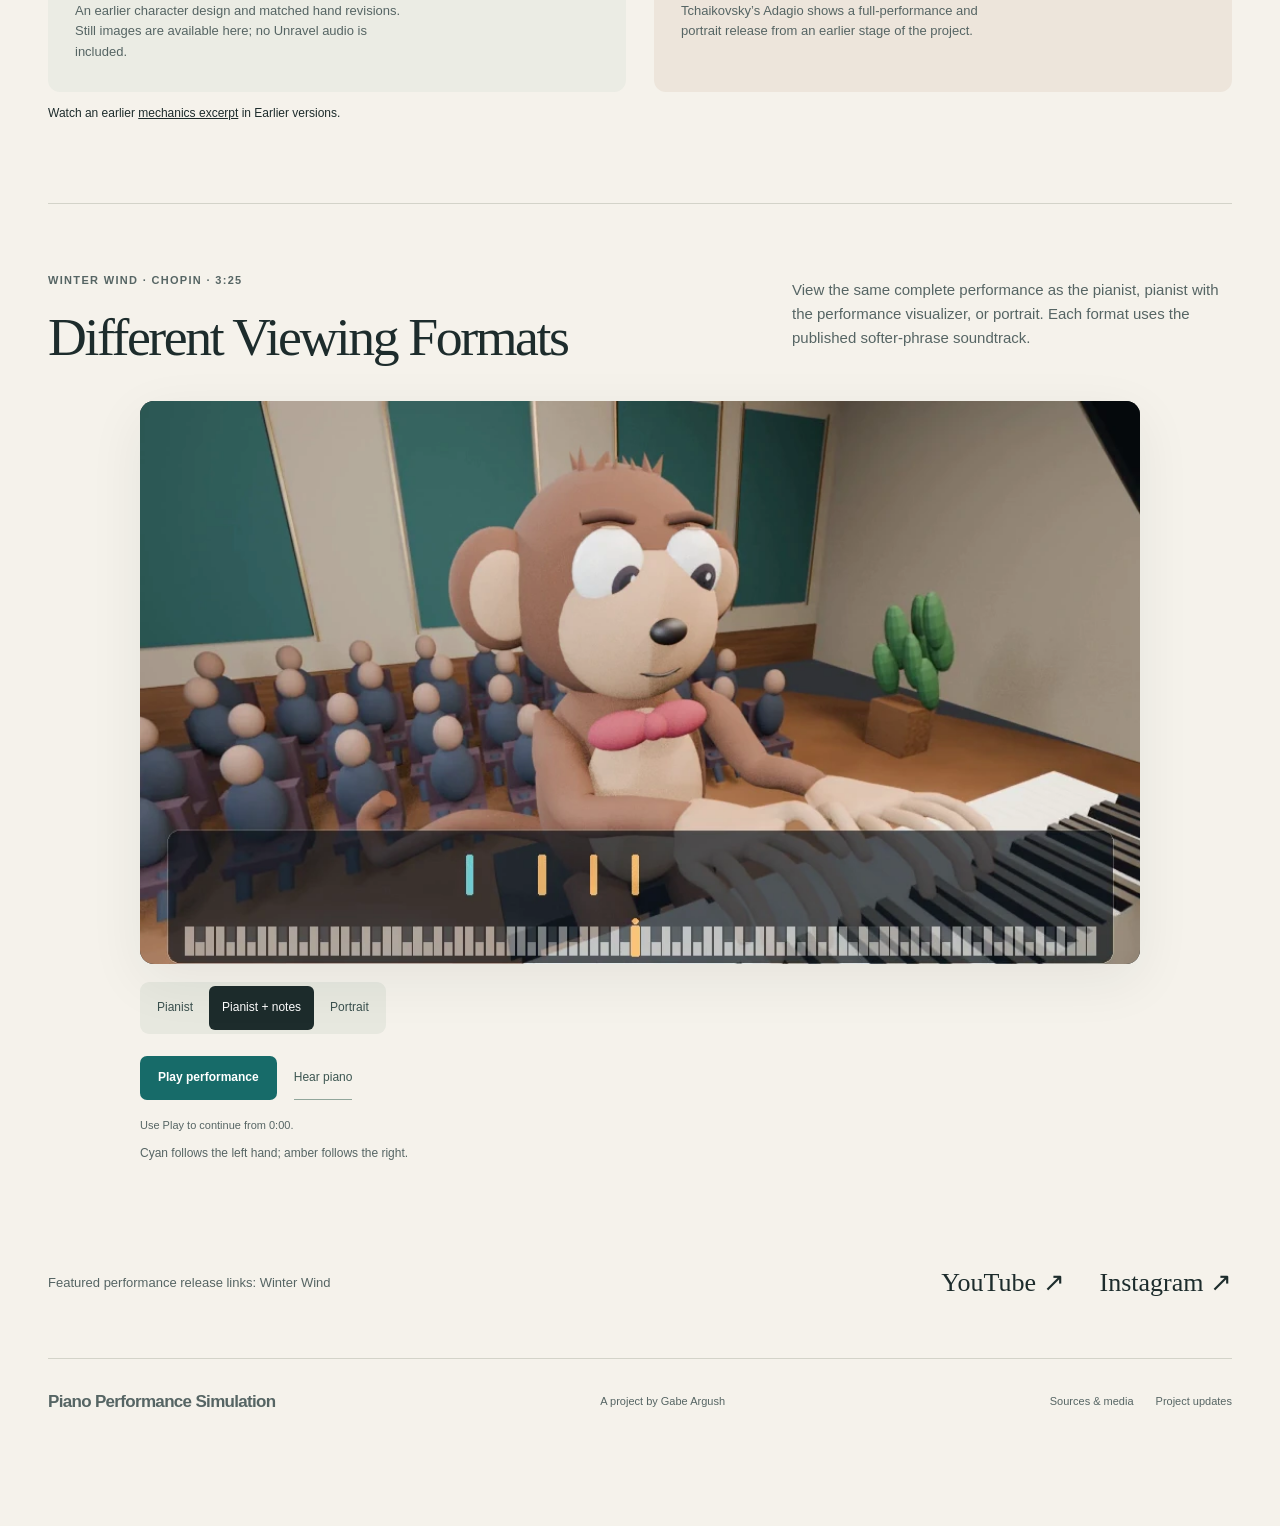
==== commit 51de66cb: "Align planned contacts and fingertips on one keyboard" ====
--- a/index.html
+++ b/index.html
@@ -1,4 +1,4 @@
-<!doctype html><html lang="en"><head><meta charset="utf-8"><meta name="viewport" content="width=device-width,initial-scale=1"><meta name="description" content="Explore Piano Performance Simulation: interpreted note timing, animated fingers and keys, software rendering, falling notes and performance revisions."><meta name="theme-color" content="#f5f2eb"><title>Piano Performance Simulation — From score to animated performance</title><link rel="stylesheet" href="style.css?v=8"><script defer src="media.js"></script><script defer src="performance-data.js?v=8"></script><script defer src="tip-data.js?v=8"></script><script defer src="tip-view.js?v=8"></script><script defer src="app.js?v=8"></script></head><body>
+<!doctype html><html lang="en"><head><meta charset="utf-8"><meta name="viewport" content="width=device-width,initial-scale=1"><meta name="description" content="Explore Piano Performance Simulation: interpreted note timing, animated fingers and keys, software rendering, falling notes and performance revisions."><meta name="theme-color" content="#f5f2eb"><title>Piano Performance Simulation — From score to animated performance</title><link rel="stylesheet" href="style.css?v=9"><script defer src="media.js"></script><script defer src="performance-data.js?v=8"></script><script defer src="tip-data.js?v=8"></script><script defer src="tip-view.js?v=8"></script><script defer src="key-layout.js?v=9"></script><script defer src="app.js?v=9"></script></head><body>
 <a class="skip" href="#main">Skip to the project</a><header class="site-header wrap"><a class="brand" href="index.html"><span class="piano-mark" aria-hidden="true">Ⅲ</span>Piano Performance Simulation</a><nav aria-label="Main navigation"><a href="index.html#process">How it works</a><a href="work.html">Earlier versions</a><a href="index.html#performance">Formats</a><a href="release-log.html">Updates</a></nav></header>
 <main id="main"><section class="hero wrap" id="hero" aria-labelledby="project-title"><div class="hero-copy"><p class="eyebrow">A piano animation project</p><h1 id="project-title">Piano<br>Performance<br><em>Simulation.</em></h1><p class="hero-lead">Note timing connects piano sound, fingers, hands and moving keys.</p><a class="text-link hero-full-cta" href="#performance">Watch the featured performance with sound <span aria-hidden="true">↓</span></a></div>
 <div class="hero-preview" id="hero-preview" data-state="poster"><div class="hero-animation"><img src="assets/winter-wind-poster.webp" alt="Krystian playing Winter Wind in the recital room" class="hero-poster"><video id="hero-video" autoplay muted loop playsinline preload="none" data-src="assets/media/winter-wind-notes.mp4" poster="assets/winter-wind-poster.webp" aria-hidden="true"></video></div><div class="hero-facts"><span>Interpreted music</span><span>Rendered motion</span><span>Performance visualizer</span></div><div class="hero-actions"><button type="button" class="primary" id="hero-sound" aria-pressed="false">Hear preview <span aria-hidden="true">♪</span></button><button type="button" class="quiet-button" id="hero-motion">Pause preview</button></div><p class="hero-preview-status" id="hero-status" role="status">Muted preview · tap to hear the piano.</p><p class="demo-caption">Project demonstration: <strong>Winter Wind</strong> · Chopin, Op. 25 No. 11</p></div></section>
@@ -8,7 +8,7 @@
 <div class="process-panel" role="tabpanel" id="panel-hands" aria-labelledby="tab-hands" hidden><div class="panel-copy"><h3>Map a note<br>to a finger.</h3><p>Hand assignments and a fingering plan connect pitches to physical contact. Held notes limit which fingers are free, while the wrist prepares the next reach.</p><p>The diagnostic view shows finger assignments alongside the corresponding earlier performance frame.</p></div><figure><img src="assets/mechanics-fingers.png" alt="Archived finger-assignment diagnostic and matching earlier Unravel performance frame" loading="lazy"><figcaption>Completed walkthrough at 0:28 · earlier Unravel implementation, not a new measurement of Winter Wind.</figcaption></figure></div>
 <div class="process-panel" role="tabpanel" id="panel-scene" aria-labelledby="tab-scene" hidden><div class="panel-copy"><h3>Rendering</h3><p>Rendering software turns the animated character, instrument, stage and cameras into video frames. The rig connects joint positions with fingertip targets and moving keys.</p><p>This archived diagnostic projects the right-hand joints beside the finished scene. Its readout belongs to the specific source frame shown.</p></div><figure><img src="assets/mechanics-rig.png" alt="Earlier joint-coordinate diagnostic with computed targets, moving keys and its matching rendered frame" loading="lazy"><figcaption>Completed walkthrough at 0:32 · earlier Unravel rig diagnostic.</figcaption></figure></div>
 <div class="process-panel" role="tabpanel" id="panel-notes" aria-labelledby="tab-notes" hidden><div class="panel-copy"><h3>See the notes<br>arrive.</h3><p>The bars enter gradually and reach the keyboard when a note is played. Their positions stay tied to the same pitches as the camera changes.</p><p>The portrait version uses larger, naturally spaced white and black keys. Hand colors come from the performing-hand assignments.</p><button class="text-link" type="button" id="show-portrait">Try the portrait view <span aria-hidden="true">↑</span></button></div><figure class="notes-figure"><img src="assets/notes.webp" alt="Actual portrait note layer with larger white and black keys and cyan and amber note bars" loading="lazy"><figcaption>The note layer from the published portrait layout.</figcaption></figure></div><div class="process-panel" role="tabpanel" id="panel-review" aria-labelledby="tab-review" hidden><div class="panel-copy"><h3>Watch the<br>mechanics change.</h3><p>Timing, finger assignments and rig targets move through the passage. Comparing the diagnostics with the rendered frame helps explain how the motion is built.</p><p>Press Play for a silent excerpt from the completed project walkthrough. It documents an earlier implementation.</p></div><figure><video controls muted playsinline preload="none" poster="assets/mechanics-timing.png" aria-label="Silent earlier mechanics walkthrough: timing, fingers and joint targets"><source src="assets/mechanics-walkthrough.mp4" type="video/mp4"></video><figcaption>Walkthrough 0:22–0:34 · earlier Unravel diagnostics. Audio omitted. The poster remains still until you choose Play.</figcaption></figure></div></section>
-<section class="mechanics-demos wrap" id="mechanics-demos" aria-labelledby="demos-title"><div class="section-heading"><div><p class="eyebrow">Winter Wind · one performance clock</p><h2 id="demos-title">Inside the performance.</h2></div><p>Timing, pedal, finger assignments and planned key contacts follow the video at the top as you scroll.</p></div><div class="combined-diagnostic"><canvas id="diagnostic-canvas" width="1600" height="1000" role="img" aria-label="Winter Wind performance with synchronized timing, pedal, finger assignments, planned key contacts and all ten evaluated fingertips">Your browser cannot display the combined diagnostic. The full performance remains available below.</canvas><video id="diagnostic-video" muted playsinline preload="metadata" hidden aria-hidden="true" tabindex="-1" src="assets/media/winter-wind-clean.mp4"></video><p class="context-note" id="diagnostic-caption">Cyan: left hand · gold: right hand. Finger circles show assigned holds and next notes. The lower projection shows all ten evaluated fingertips and separate held-contact targets. Positions interpolate between samples; contact markers show sampled geometric pad contact (not pressure).</p></div></section>
+<section class="mechanics-demos wrap" id="mechanics-demos" aria-labelledby="demos-title"><div class="section-heading"><div><p class="eyebrow">Winter Wind · one performance clock</p><h2 id="demos-title">Inside the performance.</h2></div><p>Timing, pedal, finger assignments and planned key contacts follow the video at the top as you scroll.</p></div><div class="combined-diagnostic"><canvas id="diagnostic-canvas" width="1600" height="1000" role="img" aria-label="Winter Wind performance with synchronized timing, pedal, finger assignments, planned key contacts and all ten evaluated fingertips">Your browser cannot display the combined diagnostic. The full performance remains available below.</canvas><video id="diagnostic-video" muted playsinline preload="metadata" hidden aria-hidden="true" tabindex="-1" src="assets/media/winter-wind-clean.mp4"></video><p class="context-note" id="diagnostic-caption">Cyan: left hand · gold: right hand. Finger circles show assigned holds and next notes. One shared keyboard aligns planned holds, all ten evaluated fingertips and separate held-contact targets. Positions interpolate between samples; contact markers show sampled geometric pad contact (not pressure).</p></div></section>
 <section class="other-section wrap" id="other-work"><div class="section-heading"><div><p class="eyebrow">Examples from the project</p><h2>Earlier versions.</h2></div><a class="text-link" href="work.html">See earlier versions <span aria-hidden="true">↗</span></a></div><div class="work-grid"><a class="work-card" href="work.html#unravel"><img src="assets/unravel.webp" alt="An earlier Unravel animation with a different character design" loading="lazy"><div><span class="eyebrow">Animation study · visuals only</span><h3>Unravel</h3><p>An earlier character design and matched hand revisions. Still images are available here; no Unravel audio is included.</p><span class="card-arrow" aria-hidden="true">↗</span></div></a><a class="work-card warm-card" href="work.html#pas-de-deux"><img src="assets/pas-de-deux.webp" alt="Actual frame from the Pas de deux piano performance" loading="lazy"><div><span class="eyebrow">Recorded piece release</span><h3>Pas de deux</h3><p>Tchaikovsky’s Adagio shows a full-performance and portrait release from an earlier stage of the project.</p><span class="card-arrow" aria-hidden="true">↗</span></div></a></div><p id="demo" class="context-note">Watch an earlier <a href="work.html#demo">mechanics excerpt</a> in Earlier versions.</p></section>
 <section class="full-performance wrap" id="performance" aria-labelledby="full-title"><div class="section-heading"><div><p class="eyebrow">Winter Wind · Chopin · 3:25</p><h2 id="full-title">Different Viewing Formats</h2></div><p>View the same complete performance as the pianist, pianist with the performance visualizer, or portrait. Each format uses the published softer-phrase soundtrack.</p></div><div class="player-card"><div class="player-stage" id="player-stage"><video id="performance-video" class="buffer-active" controls playsinline preload="metadata" poster="assets/winter-wind-poster.webp" aria-label="Winter Wind performed by Krystian Zimermonkey"></video><video id="performance-buffer" class="buffer-inactive" playsinline preload="metadata" aria-hidden="true" tabindex="-1" aria-label="Winter Wind performed by Krystian Zimermonkey"></video></div><div class="player-toolbar"><div class="layer-controls" role="group" aria-label="Choose a performance view"><button type="button" data-layer="clean" aria-pressed="false">Pianist</button><button type="button" data-layer="composite" aria-pressed="true">Pianist + notes</button><button type="button" data-layer="portrait" aria-pressed="false">Portrait</button></div></div><div class="playback-row"><button class="primary" id="play-button" type="button">Play performance <span aria-hidden="true">▶</span></button><button class="quiet-button" id="mute-button" type="button" aria-pressed="false">Mute sound</button><span id="playback-status" role="status">Press Play to hear the piano.</span></div><p class="layer-description" id="layer-description" aria-live="polite">Cyan follows the left hand; amber follows the right.</p></div></section>
 <section class="watch-elsewhere wrap"><p>Featured performance release links: Winter Wind</p><a href="https://www.youtube.com/watch?v=rXvrlZtr0l8">YouTube <span aria-hidden="true">↗</span></a><a href="https://www.instagram.com/sillymonkeypiano/reel/Dec8_vFpvfG/">Instagram <span aria-hidden="true">↗</span></a></section></main>
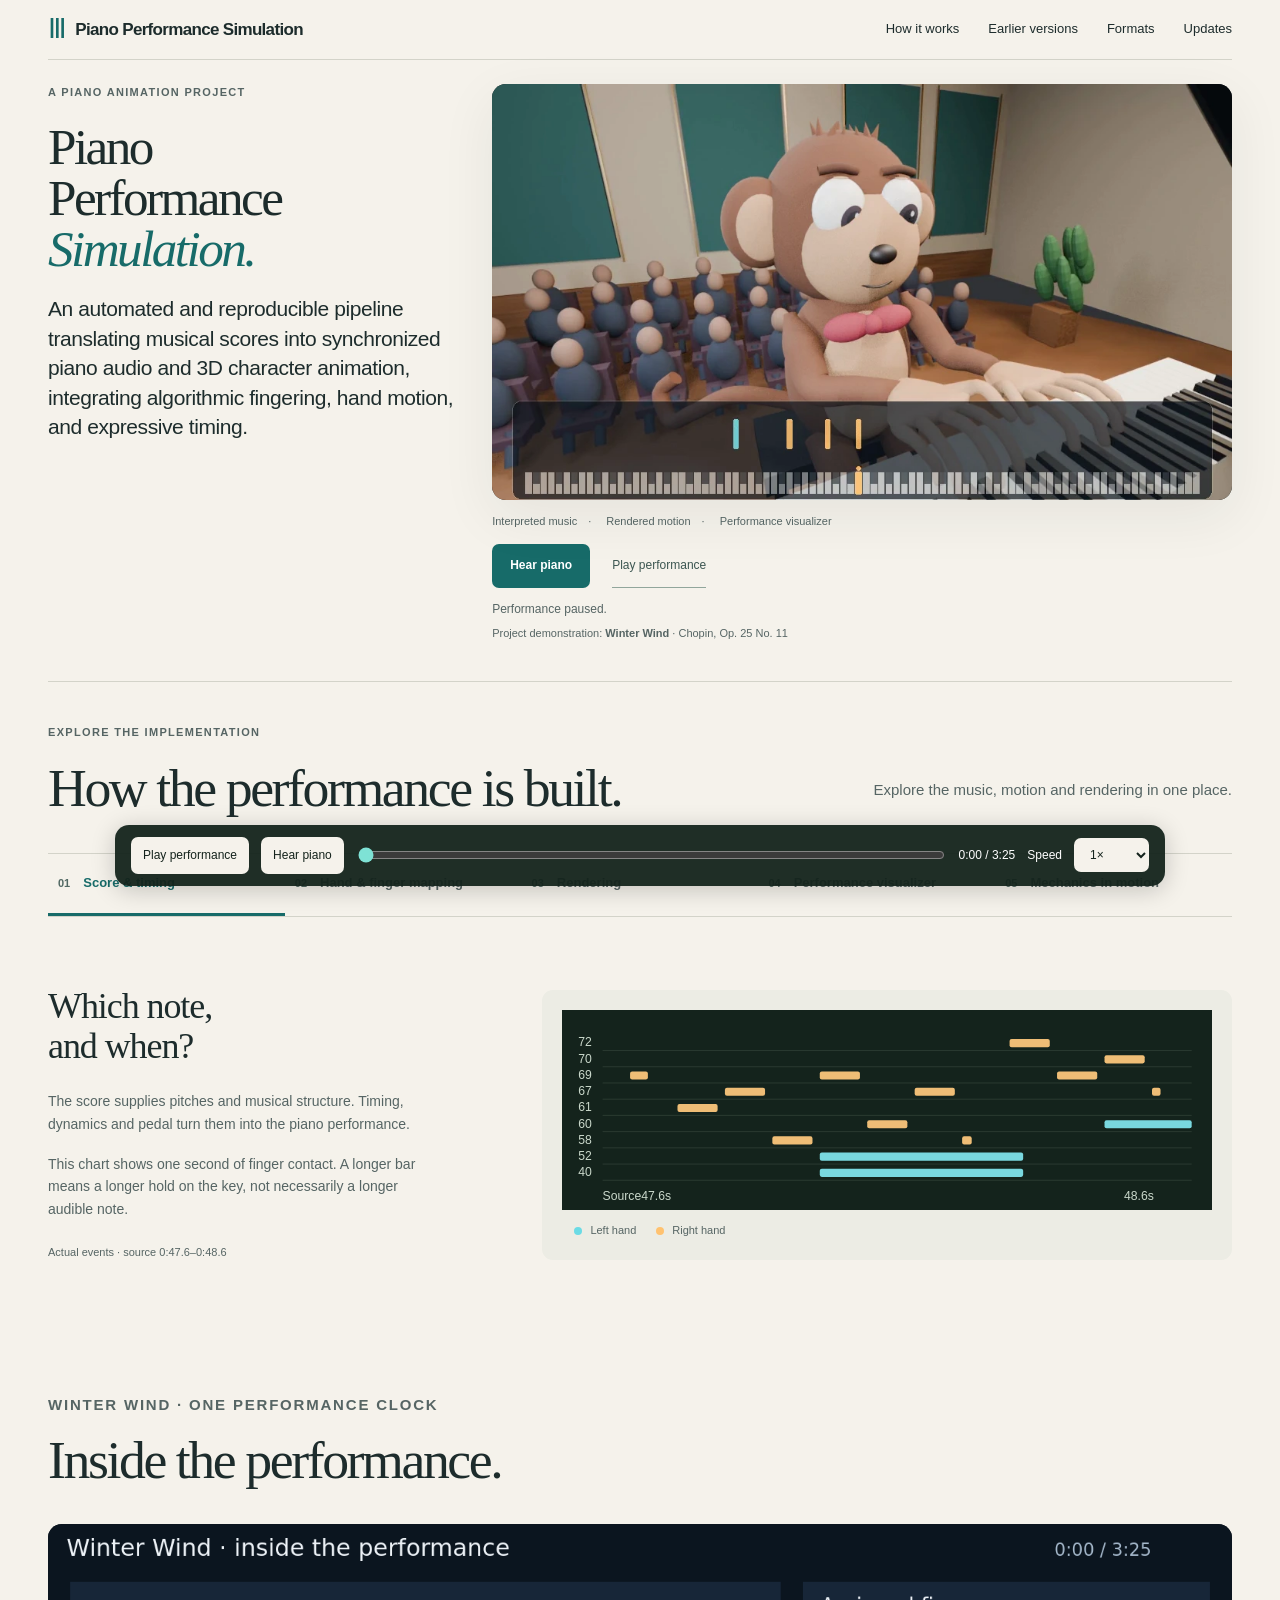
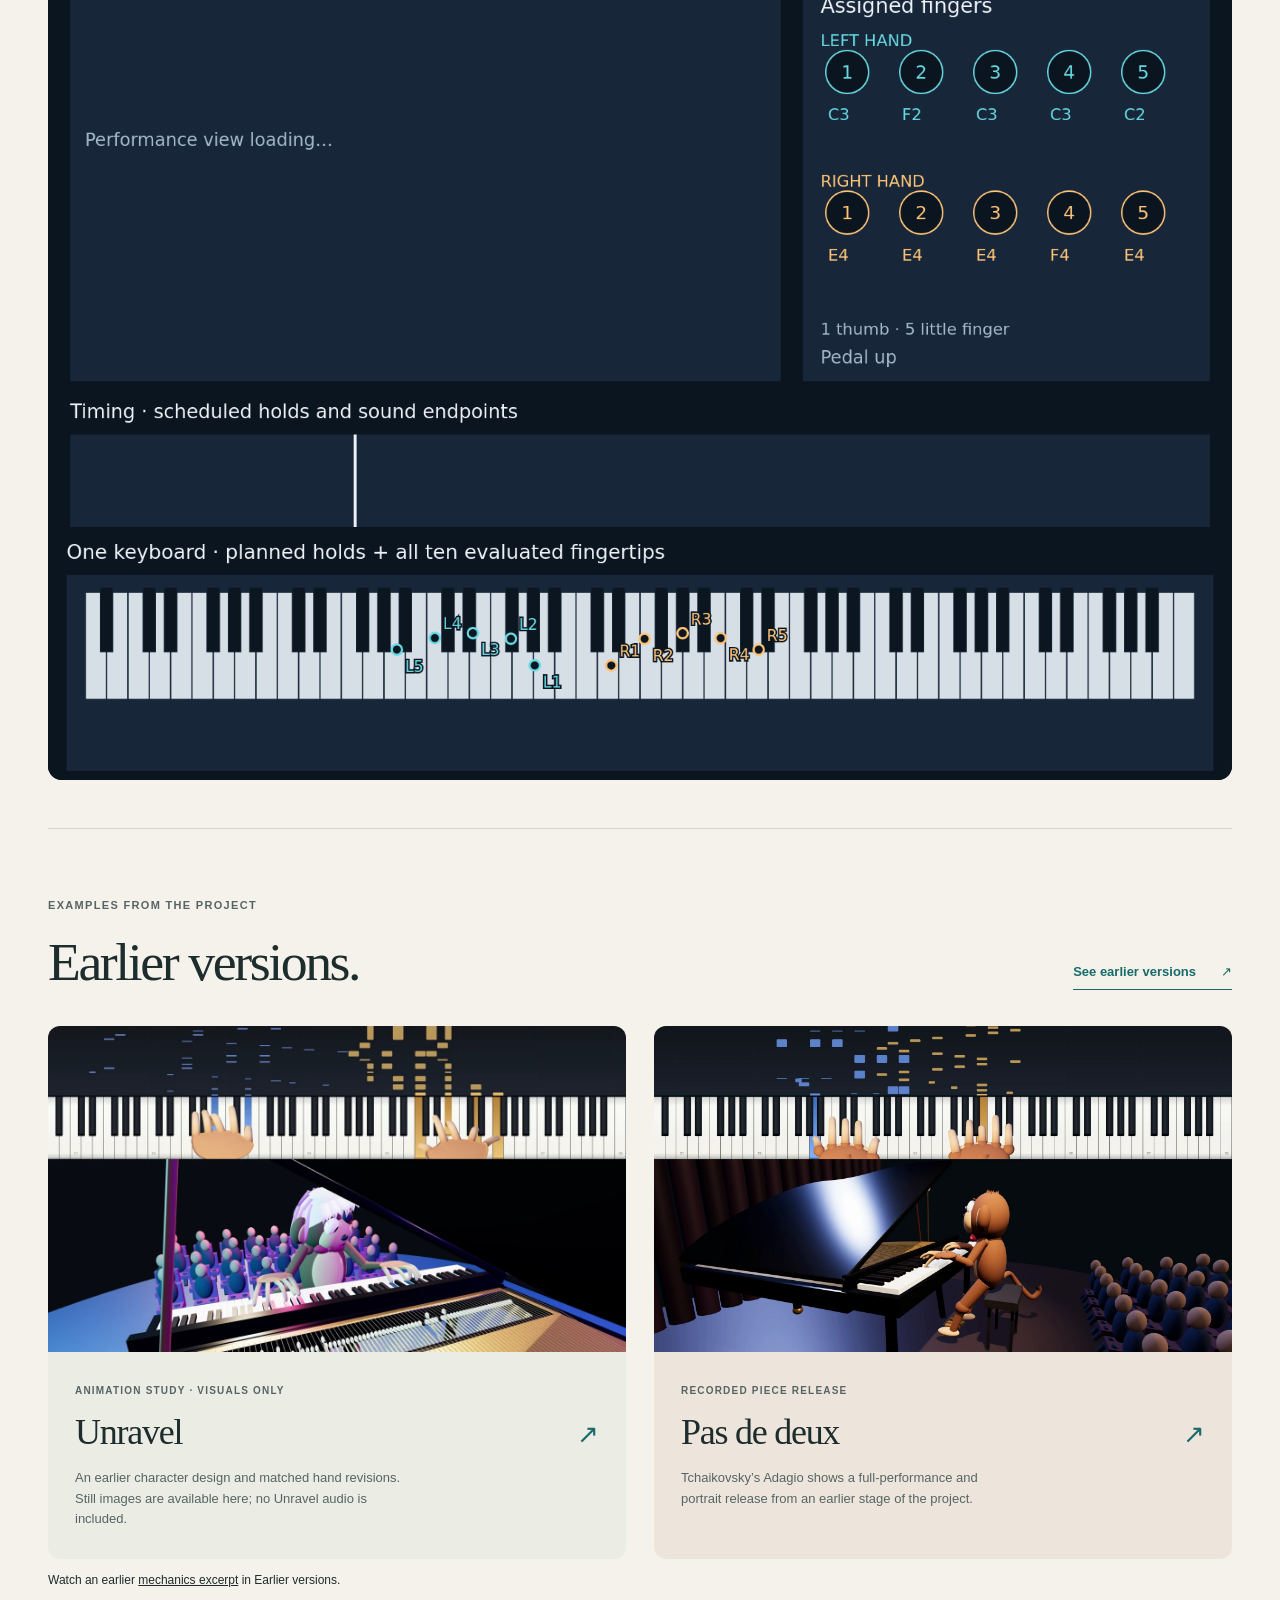
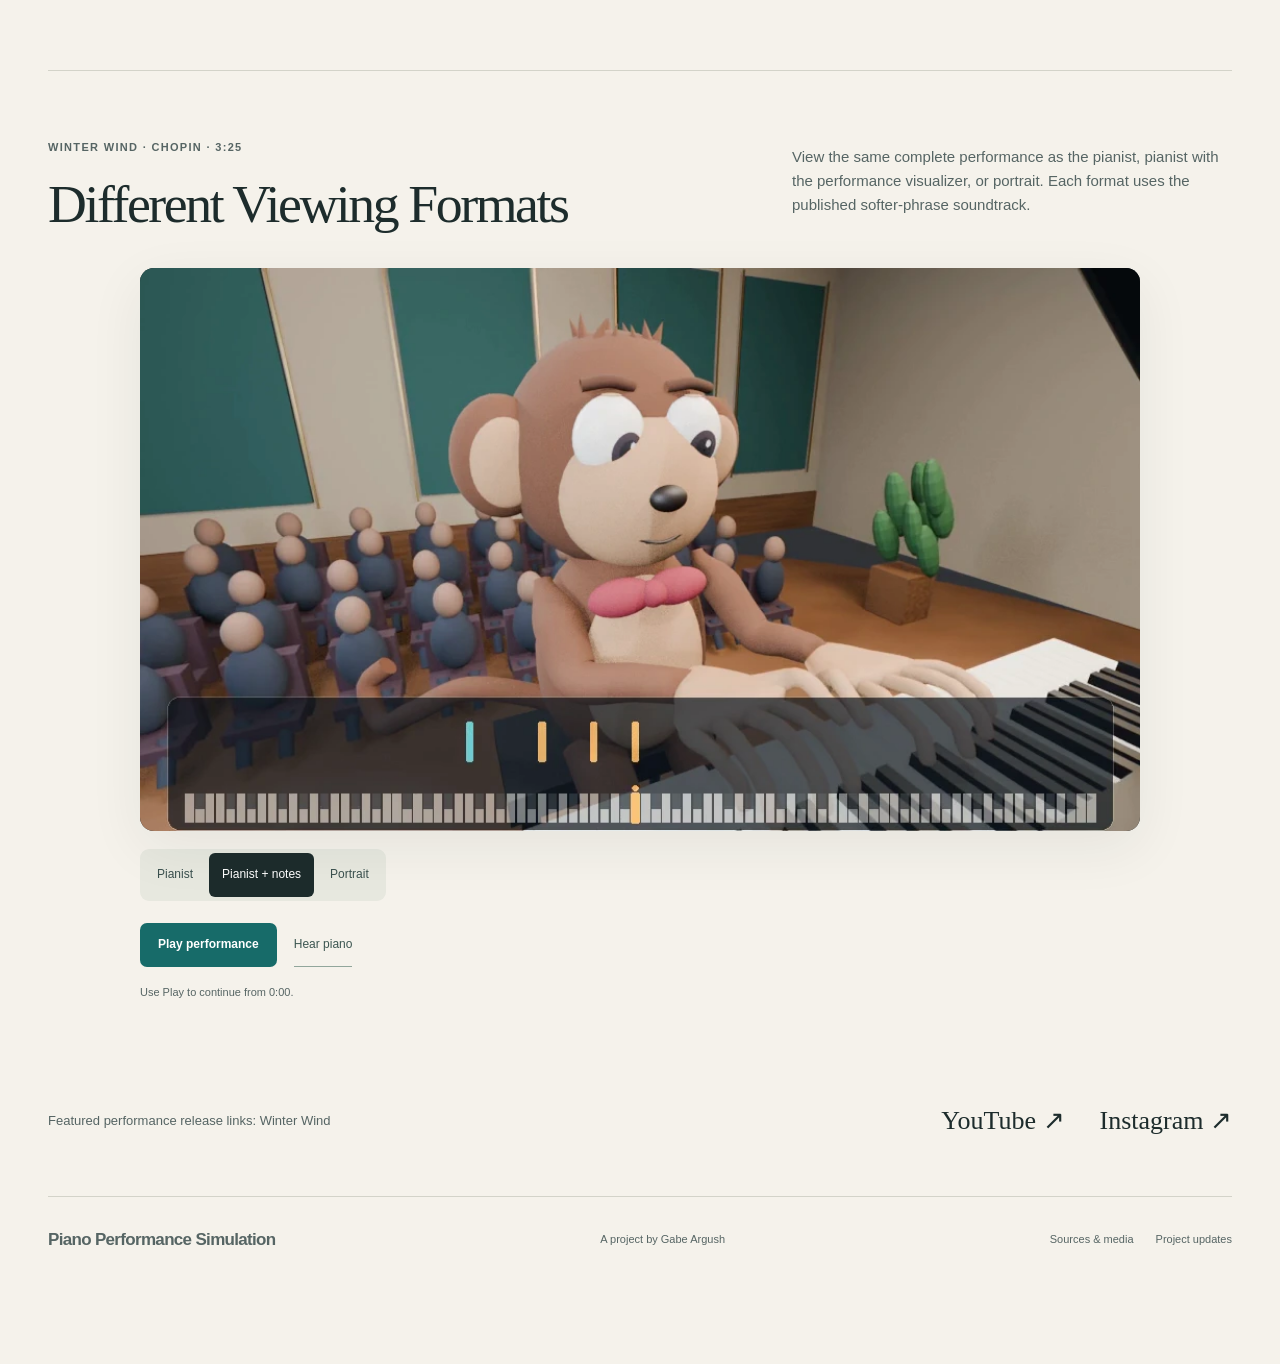
==== commit f6cc7acb: "Simplify showcase copy and tighten diagnostic layout" ====
--- a/index.html
+++ b/index.html
@@ -1,15 +1,15 @@
-<!doctype html><html lang="en"><head><meta charset="utf-8"><meta name="viewport" content="width=device-width,initial-scale=1"><meta name="description" content="Explore Piano Performance Simulation: interpreted note timing, animated fingers and keys, software rendering, falling notes and performance revisions."><meta name="theme-color" content="#f5f2eb"><title>Piano Performance Simulation — From score to animated performance</title><link rel="stylesheet" href="style.css?v=9"><script defer src="media.js"></script><script defer src="performance-data.js?v=8"></script><script defer src="tip-data.js?v=8"></script><script defer src="tip-view.js?v=8"></script><script defer src="key-layout.js?v=9"></script><script defer src="app.js?v=9"></script></head><body>
+<!doctype html><html lang="en"><head><meta charset="utf-8"><meta name="viewport" content="width=device-width,initial-scale=1"><meta name="description" content="Explore Piano Performance Simulation: interpreted note timing, animated fingers and keys, software rendering, falling notes and performance revisions."><meta name="theme-color" content="#f5f2eb"><title>Piano Performance Simulation — From score to animated performance</title><link rel="stylesheet" href="style.css?v=9"><script defer src="media.js"></script><script defer src="performance-data.js?v=8"></script><script defer src="tip-data.js?v=8"></script><script defer src="tip-view.js?v=8"></script><script defer src="key-layout.js?v=9"></script><script defer src="app.js?v=10"></script></head><body>
 <a class="skip" href="#main">Skip to the project</a><header class="site-header wrap"><a class="brand" href="index.html"><span class="piano-mark" aria-hidden="true">Ⅲ</span>Piano Performance Simulation</a><nav aria-label="Main navigation"><a href="index.html#process">How it works</a><a href="work.html">Earlier versions</a><a href="index.html#performance">Formats</a><a href="release-log.html">Updates</a></nav></header>
-<main id="main"><section class="hero wrap" id="hero" aria-labelledby="project-title"><div class="hero-copy"><p class="eyebrow">A piano animation project</p><h1 id="project-title">Piano<br>Performance<br><em>Simulation.</em></h1><p class="hero-lead">Note timing connects piano sound, fingers, hands and moving keys.</p><a class="text-link hero-full-cta" href="#performance">Watch the featured performance with sound <span aria-hidden="true">↓</span></a></div>
+<main id="main"><section class="hero wrap" id="hero" aria-labelledby="project-title"><div class="hero-copy"><p class="eyebrow">A piano animation project</p><h1 id="project-title">Piano<br>Performance<br><em>Simulation.</em></h1><p class="hero-lead">An automated and reproducible pipeline translating musical scores into synchronized piano audio and 3D character animation, integrating algorithmic fingering, hand motion, and expressive timing.</p></div>
 <div class="hero-preview" id="hero-preview" data-state="poster"><div class="hero-animation"><img src="assets/winter-wind-poster.webp" alt="Krystian playing Winter Wind in the recital room" class="hero-poster"><video id="hero-video" autoplay muted loop playsinline preload="none" data-src="assets/media/winter-wind-notes.mp4" poster="assets/winter-wind-poster.webp" aria-hidden="true"></video></div><div class="hero-facts"><span>Interpreted music</span><span>Rendered motion</span><span>Performance visualizer</span></div><div class="hero-actions"><button type="button" class="primary" id="hero-sound" aria-pressed="false">Hear preview <span aria-hidden="true">♪</span></button><button type="button" class="quiet-button" id="hero-motion">Pause preview</button></div><p class="hero-preview-status" id="hero-status" role="status">Muted preview · tap to hear the piano.</p><p class="demo-caption">Project demonstration: <strong>Winter Wind</strong> · Chopin, Op. 25 No. 11</p></div></section>
 
-<section class="layers-section wrap" id="process" aria-labelledby="process-title"><div class="section-heading"><div><p class="eyebrow">Explore the implementation</p><h2 id="process-title">How the performance is built.</h2></div><p>Explore the music, motion and rendering in one place. Current performance views and earlier mechanics diagnostics are labeled separately.</p></div><div class="process-tabs" role="tablist" aria-label="Explore the project"><button id="tab-score" role="tab" type="button" aria-selected="true" aria-controls="panel-score" tabindex="0" data-tab="score"><span>01</span>Score & timing</button><button id="tab-hands" role="tab" type="button" aria-selected="false" aria-controls="panel-hands" tabindex="-1" data-tab="hands"><span>02</span>Hand & finger mapping</button><button id="tab-scene" role="tab" type="button" aria-selected="false" aria-controls="panel-scene" tabindex="-1" data-tab="scene"><span>03</span>Rendering</button><button id="tab-notes" role="tab" type="button" aria-selected="false" aria-controls="panel-notes" tabindex="-1" data-tab="notes"><span>04</span>Performance visualizer</button><button id="tab-review" role="tab" type="button" aria-selected="false" aria-controls="panel-review" tabindex="-1" data-tab="review"><span>05</span>Mechanics in motion</button></div>
+<section class="layers-section wrap" id="process" aria-labelledby="process-title"><div class="section-heading"><div><p class="eyebrow">Explore the implementation</p><h2 id="process-title">How the performance is built.</h2></div><p>Explore the music, motion and rendering in one place.</p></div><div class="process-tabs" role="tablist" aria-label="Explore the project"><button id="tab-score" role="tab" type="button" aria-selected="true" aria-controls="panel-score" tabindex="0" data-tab="score"><span>01</span>Score & timing</button><button id="tab-hands" role="tab" type="button" aria-selected="false" aria-controls="panel-hands" tabindex="-1" data-tab="hands"><span>02</span>Hand & finger mapping</button><button id="tab-scene" role="tab" type="button" aria-selected="false" aria-controls="panel-scene" tabindex="-1" data-tab="scene"><span>03</span>Rendering</button><button id="tab-notes" role="tab" type="button" aria-selected="false" aria-controls="panel-notes" tabindex="-1" data-tab="notes"><span>04</span>Performance visualizer</button><button id="tab-review" role="tab" type="button" aria-selected="false" aria-controls="panel-review" tabindex="-1" data-tab="review"><span>05</span>Mechanics in motion</button></div>
 <div class="process-panel" role="tabpanel" id="panel-score" aria-labelledby="tab-score"><div class="panel-copy"><h3>Which note,<br>and when?</h3><p>The score supplies pitches and musical structure. Timing, dynamics and pedal turn them into the piano performance.</p><p>This chart shows one second of finger contact. A longer bar means a longer hold on the key, not necessarily a longer audible note.</p><span class="small-caption">Actual events · source 0:47.6–0:48.6</span></div><figure class="event-figure" tabindex="0" aria-label="Key contact chart, horizontally scrollable on small screens"><img src="assets/contact-events.svg" alt="Actual note contact bars over one second, with cyan for the left hand and amber for the right"><figcaption><i class="dot cyan"></i>Left hand <i class="dot amber"></i>Right hand</figcaption></figure></div>
 <div class="process-panel" role="tabpanel" id="panel-hands" aria-labelledby="tab-hands" hidden><div class="panel-copy"><h3>Map a note<br>to a finger.</h3><p>Hand assignments and a fingering plan connect pitches to physical contact. Held notes limit which fingers are free, while the wrist prepares the next reach.</p><p>The diagnostic view shows finger assignments alongside the corresponding earlier performance frame.</p></div><figure><img src="assets/mechanics-fingers.png" alt="Archived finger-assignment diagnostic and matching earlier Unravel performance frame" loading="lazy"><figcaption>Completed walkthrough at 0:28 · earlier Unravel implementation, not a new measurement of Winter Wind.</figcaption></figure></div>
 <div class="process-panel" role="tabpanel" id="panel-scene" aria-labelledby="tab-scene" hidden><div class="panel-copy"><h3>Rendering</h3><p>Rendering software turns the animated character, instrument, stage and cameras into video frames. The rig connects joint positions with fingertip targets and moving keys.</p><p>This archived diagnostic projects the right-hand joints beside the finished scene. Its readout belongs to the specific source frame shown.</p></div><figure><img src="assets/mechanics-rig.png" alt="Earlier joint-coordinate diagnostic with computed targets, moving keys and its matching rendered frame" loading="lazy"><figcaption>Completed walkthrough at 0:32 · earlier Unravel rig diagnostic.</figcaption></figure></div>
 <div class="process-panel" role="tabpanel" id="panel-notes" aria-labelledby="tab-notes" hidden><div class="panel-copy"><h3>See the notes<br>arrive.</h3><p>The bars enter gradually and reach the keyboard when a note is played. Their positions stay tied to the same pitches as the camera changes.</p><p>The portrait version uses larger, naturally spaced white and black keys. Hand colors come from the performing-hand assignments.</p><button class="text-link" type="button" id="show-portrait">Try the portrait view <span aria-hidden="true">↑</span></button></div><figure class="notes-figure"><img src="assets/notes.webp" alt="Actual portrait note layer with larger white and black keys and cyan and amber note bars" loading="lazy"><figcaption>The note layer from the published portrait layout.</figcaption></figure></div><div class="process-panel" role="tabpanel" id="panel-review" aria-labelledby="tab-review" hidden><div class="panel-copy"><h3>Watch the<br>mechanics change.</h3><p>Timing, finger assignments and rig targets move through the passage. Comparing the diagnostics with the rendered frame helps explain how the motion is built.</p><p>Press Play for a silent excerpt from the completed project walkthrough. It documents an earlier implementation.</p></div><figure><video controls muted playsinline preload="none" poster="assets/mechanics-timing.png" aria-label="Silent earlier mechanics walkthrough: timing, fingers and joint targets"><source src="assets/mechanics-walkthrough.mp4" type="video/mp4"></video><figcaption>Walkthrough 0:22–0:34 · earlier Unravel diagnostics. Audio omitted. The poster remains still until you choose Play.</figcaption></figure></div></section>
-<section class="mechanics-demos wrap" id="mechanics-demos" aria-labelledby="demos-title"><div class="section-heading"><div><p class="eyebrow">Winter Wind · one performance clock</p><h2 id="demos-title">Inside the performance.</h2></div><p>Timing, pedal, finger assignments and planned key contacts follow the video at the top as you scroll.</p></div><div class="combined-diagnostic"><canvas id="diagnostic-canvas" width="1600" height="1000" role="img" aria-label="Winter Wind performance with synchronized timing, pedal, finger assignments, planned key contacts and all ten evaluated fingertips">Your browser cannot display the combined diagnostic. The full performance remains available below.</canvas><video id="diagnostic-video" muted playsinline preload="metadata" hidden aria-hidden="true" tabindex="-1" src="assets/media/winter-wind-clean.mp4"></video><p class="context-note" id="diagnostic-caption">Cyan: left hand · gold: right hand. Finger circles show assigned holds and next notes. One shared keyboard aligns planned holds, all ten evaluated fingertips and separate held-contact targets. Positions interpolate between samples; contact markers show sampled geometric pad contact (not pressure).</p></div></section>
+<section class="mechanics-demos wrap" id="mechanics-demos" aria-labelledby="demos-title"><div class="section-heading"><div><p class="eyebrow">Winter Wind · one performance clock</p><h2 id="demos-title">Inside the performance.</h2></div></div><div class="combined-diagnostic"><canvas id="diagnostic-canvas" width="1600" height="1157" role="img" aria-label="Winter Wind performance with synchronized timing, pedal, finger assignments, planned key contacts and all ten evaluated fingertips">Your browser cannot display the combined diagnostic. The full performance remains available below.</canvas><video id="diagnostic-video" muted playsinline preload="metadata" hidden aria-hidden="true" tabindex="-1" src="assets/media/winter-wind-clean.mp4"></video></div></section>
 <section class="other-section wrap" id="other-work"><div class="section-heading"><div><p class="eyebrow">Examples from the project</p><h2>Earlier versions.</h2></div><a class="text-link" href="work.html">See earlier versions <span aria-hidden="true">↗</span></a></div><div class="work-grid"><a class="work-card" href="work.html#unravel"><img src="assets/unravel.webp" alt="An earlier Unravel animation with a different character design" loading="lazy"><div><span class="eyebrow">Animation study · visuals only</span><h3>Unravel</h3><p>An earlier character design and matched hand revisions. Still images are available here; no Unravel audio is included.</p><span class="card-arrow" aria-hidden="true">↗</span></div></a><a class="work-card warm-card" href="work.html#pas-de-deux"><img src="assets/pas-de-deux.webp" alt="Actual frame from the Pas de deux piano performance" loading="lazy"><div><span class="eyebrow">Recorded piece release</span><h3>Pas de deux</h3><p>Tchaikovsky’s Adagio shows a full-performance and portrait release from an earlier stage of the project.</p><span class="card-arrow" aria-hidden="true">↗</span></div></a></div><p id="demo" class="context-note">Watch an earlier <a href="work.html#demo">mechanics excerpt</a> in Earlier versions.</p></section>
-<section class="full-performance wrap" id="performance" aria-labelledby="full-title"><div class="section-heading"><div><p class="eyebrow">Winter Wind · Chopin · 3:25</p><h2 id="full-title">Different Viewing Formats</h2></div><p>View the same complete performance as the pianist, pianist with the performance visualizer, or portrait. Each format uses the published softer-phrase soundtrack.</p></div><div class="player-card"><div class="player-stage" id="player-stage"><video id="performance-video" class="buffer-active" controls playsinline preload="metadata" poster="assets/winter-wind-poster.webp" aria-label="Winter Wind performed by Krystian Zimermonkey"></video><video id="performance-buffer" class="buffer-inactive" playsinline preload="metadata" aria-hidden="true" tabindex="-1" aria-label="Winter Wind performed by Krystian Zimermonkey"></video></div><div class="player-toolbar"><div class="layer-controls" role="group" aria-label="Choose a performance view"><button type="button" data-layer="clean" aria-pressed="false">Pianist</button><button type="button" data-layer="composite" aria-pressed="true">Pianist + notes</button><button type="button" data-layer="portrait" aria-pressed="false">Portrait</button></div></div><div class="playback-row"><button class="primary" id="play-button" type="button">Play performance <span aria-hidden="true">▶</span></button><button class="quiet-button" id="mute-button" type="button" aria-pressed="false">Mute sound</button><span id="playback-status" role="status">Press Play to hear the piano.</span></div><p class="layer-description" id="layer-description" aria-live="polite">Cyan follows the left hand; amber follows the right.</p></div></section>
+<section class="full-performance wrap" id="performance" aria-labelledby="full-title"><div class="section-heading"><div><p class="eyebrow">Winter Wind · Chopin · 3:25</p><h2 id="full-title">Different Viewing Formats</h2></div><p>View the same complete performance as the pianist, pianist with the performance visualizer, or portrait. Each format uses the published softer-phrase soundtrack.</p></div><div class="player-card"><div class="player-stage" id="player-stage"><video id="performance-video" class="buffer-active" controls playsinline preload="metadata" poster="assets/winter-wind-poster.webp" aria-label="Winter Wind performed by Krystian Zimermonkey"></video><video id="performance-buffer" class="buffer-inactive" playsinline preload="metadata" aria-hidden="true" tabindex="-1" aria-label="Winter Wind performed by Krystian Zimermonkey"></video></div><div class="player-toolbar"><div class="layer-controls" role="group" aria-label="Choose a performance view"><button type="button" data-layer="clean" aria-pressed="false">Pianist</button><button type="button" data-layer="composite" aria-pressed="true">Pianist + notes</button><button type="button" data-layer="portrait" aria-pressed="false">Portrait</button></div></div><div class="playback-row"><button class="primary" id="play-button" type="button">Play performance <span aria-hidden="true">▶</span></button><button class="quiet-button" id="mute-button" type="button" aria-pressed="false">Mute sound</button><span id="playback-status" role="status">Press Play to hear the piano.</span></div></div></section>
 <section class="watch-elsewhere wrap"><p>Featured performance release links: Winter Wind</p><a href="https://www.youtube.com/watch?v=rXvrlZtr0l8">YouTube <span aria-hidden="true">↗</span></a><a href="https://www.instagram.com/sillymonkeypiano/reel/Dec8_vFpvfG/">Instagram <span aria-hidden="true">↗</span></a></section></main>
 <aside class="master-controls" aria-label="Performance playback while scrolling"><button type="button" id="master-toggle">Play performance</button><button type="button" id="master-mute" aria-pressed="false">Hear piano</button><label for="master-seek" class="sr-only">Performance position</label><input id="master-seek" type="range" min="0" max="204.983333" step="0.016667" value="0"><span id="master-clock">0:00 / 3:25</span><label for="master-rate">Speed</label><select id="master-rate"><option value="0.75">0.75×</option><option value="1" selected>1×</option><option value="1.25">1.25×</option></select><span class="sr-only" id="master-status" role="status"></span></aside><footer class="site-footer wrap"><a class="brand" href="index.html">Piano Performance Simulation</a><span>A project by Gabe Argush</span><div><a href="evidence.html">Sources & media</a><a href="release-log.html">Project updates</a></div></footer></body></html>
